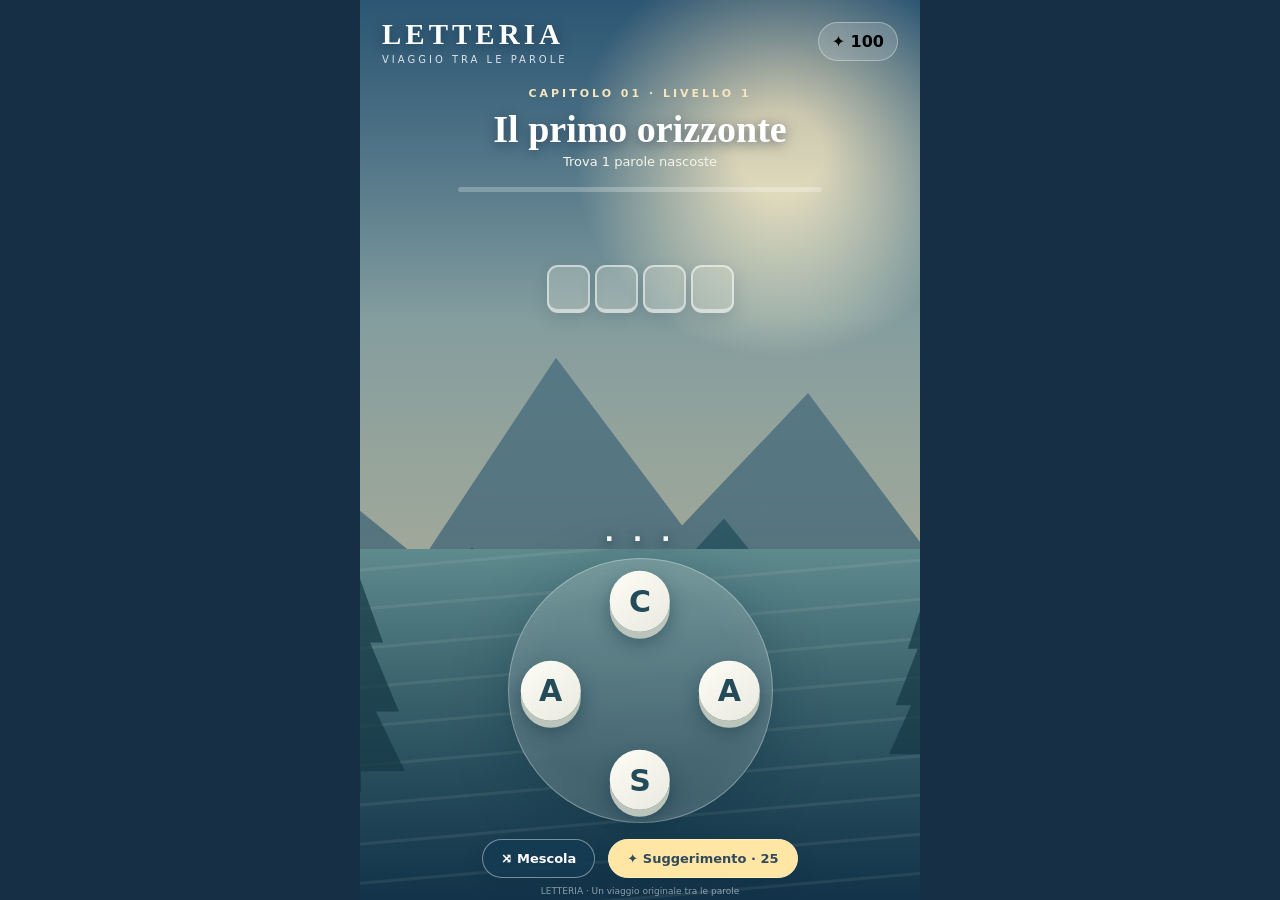
==== index.html @ b793c72e "Add files via upload" ====
<!doctype html><html lang="it"><head><meta charset="utf-8"><meta name="viewport" content="width=device-width,initial-scale=1,viewport-fit=cover,user-scalable=no"><meta name="theme-color" content="#152c41"><meta name="apple-mobile-web-app-capable" content="yes"><title>LETTERIA • Viaggio tra le parole</title><style>
*{box-sizing:border-box}html,body{margin:0;width:100%;height:100%;overflow:hidden;font-family:ui-rounded,system-ui,-apple-system,'Segoe UI',sans-serif;color:#fff;background:#172f45}button{font:inherit;cursor:pointer;-webkit-tap-highlight-color:transparent}#app{position:relative;height:100dvh;min-height:580px;max-width:560px;margin:auto;overflow:hidden;background:linear-gradient(180deg,#4b819b 0%,#a8b8aa 49%,#cba77f 100%)}.sky{position:absolute;inset:0;transition:filter .7s}.sky:before{content:"";position:absolute;inset:0;background:radial-gradient(circle at 75% 17%,#fff0ba 0 5%,#fff0ba44 7%,transparent 25%),linear-gradient(180deg,#396d92,#c4a98d 65%,#f4c88b)}.mount{position:absolute;bottom:23%;width:150%;left:-25%;height:49%;background:#476f80;clip-path:polygon(0 100%,0 76%,13% 53%,24% 70%,40% 24%,55% 62%,70% 32%,85% 70%,100% 45%,100% 100%);opacity:.76}.mount.m2{bottom:12%;height:40%;background:#315d6a;transform:scaleX(-1);opacity:.9}.lake{position:absolute;bottom:0;width:100%;height:39%;background:linear-gradient(180deg,#6c9b9b,#315c69 65%,#163c52)}.lake:after{content:"";position:absolute;inset:0;background:repeating-linear-gradient(175deg,transparent 0 19px,#d2ded222 20px 22px,transparent 23px 39px)}.tree{position:absolute;bottom:12%;width:100px;height:230px;background:#173e48;clip-path:polygon(49% 0,78% 35%,65% 35%,94% 65%,71% 65%,100% 91%,56% 91%,56% 100%,43% 100%,43% 91%,0 91%,27% 65%,8% 65%,35% 35%,23% 35%);opacity:.7}.tree.t1{left:-55px}.tree.t2{right:-60px;transform:scale(.82)}.theme1 .sky:before{background:radial-gradient(circle at 75% 17%,#fff5cf 0 5%,transparent 24%),linear-gradient(#3d7190,#b4bba8 60%,#edbd8d)}.theme2 .sky:before{background:radial-gradient(circle at 70% 15%,#ffe5c2 0 6%,transparent 26%),linear-gradient(#6d5c98,#e89b9a 65%,#edb783)}.theme2 .mount{background:#625d87}.theme2 .mount.m2{background:#403f72}.theme2 .lake{background:linear-gradient(#b17b9d,#493e73)}.theme3 .sky:before{background:radial-gradient(circle at 75% 16%,#ffebac 0 5%,transparent 22%),linear-gradient(#0b4b71,#2b8c9b 60%,#a4c9b6)}.theme3 .mount{background:#3a7c77}.theme3 .mount.m2{background:#15565d}.theme3 .lake{background:linear-gradient(#59ada8,#155667)}.theme4 .sky:before{background:radial-gradient(circle at 72% 18%,#f5f6ff 0 4%,transparent 20%),linear-gradient(#101d50,#535e9a 65%,#ae85b6)}.theme4 .mount{background:#343c6d}.theme4 .mount.m2{background:#20264e}.theme4 .lake{background:linear-gradient(#575b94,#1b2857)}.stars{position:absolute;inset:0;pointer-events:none;background-image:radial-gradient(#ffffffa8 1px,transparent 1px);background-size:47px 57px;opacity:0}.theme4 .stars{opacity:.7}.overlay{position:absolute;inset:0;background:linear-gradient(180deg,#0b203a55,transparent 35%,#09213655 100%);pointer-events:none}.top{position:relative;z-index:2;display:flex;align-items:center;justify-content:space-between;padding:calc(env(safe-area-inset-top) + 18px) 22px 0}.logo{font-family:Georgia,serif;font-size:29px;font-weight:bold;letter-spacing:4px;text-shadow:0 3px 12px #0a263d99}.sub{font-size:10px;letter-spacing:3px;text-transform:uppercase;opacity:.82;margin-top:3px}.pill{background:#ffffff25;border:1px solid #ffffff55;border-radius:50px;padding:9px 13px;backdrop-filter:blur(12px);font-weight:750}.panel{position:relative;z-index:2;text-align:center;margin:22px 20px 0}.chapter{font-size:11px;letter-spacing:3px;text-transform:uppercase;color:#f6e5bd;font-weight:700}.panel h1{font-family:Georgia,serif;font-size:clamp(27px,7vw,38px);margin:7px 0 3px;text-shadow:0 3px 12px #1d314a99}.panel p{margin:0;font-size:13px;color:#f5f4e9}.progress{height:5px;background:#ffffff40;border-radius:12px;margin:18px auto 0;width:70%;overflow:hidden}.progress>div{height:100%;background:#ffe4a5;width:0;transition:width .3s}.board{position:relative;z-index:2;margin:clamp(15px,3vh,27px) auto 0;display:flex;align-items:center;justify-content:center;align-content:center;flex-wrap:wrap;gap:9px 7px;max-width:340px;min-height:140px;padding:5px 20px}.word{display:flex;gap:5px;justify-content:center}.cell{width:clamp(32px,9vw,43px);height:clamp(39px,10vw,48px);border-radius:11px;background:#f8f2e6df;border-bottom:4px solid #b8c6bc;color:#244657;display:grid;place-items:center;font-size:23px;font-weight:800;box-shadow:0 6px 15px #18334425}.cell.empty{background:#f6f4e33a;border:2px solid #ffffff88;border-bottom:4px solid #ffffff80}.cell.hint{background:#ffedb2}.found{animation:pop .32s ease}@keyframes pop{50%{transform:scale(1.13)}}.play{position:absolute;z-index:3;bottom:calc(env(safe-area-inset-bottom) + 22px);left:0;right:0;display:flex;flex-direction:column;align-items:center}.entry{height:40px;font-size:25px;letter-spacing:5px;font-weight:800;text-shadow:0 3px 10px #163b4a;display:flex;align-items:center}.wheel{width:min(70vw,265px);height:min(70vw,265px);max-height:32vh;max-width:32vh;min-width:205px;min-height:205px;position:relative;border-radius:50%;background:#f3f6ef22;border:1px solid #ffffff55;box-shadow:0 15px 60px #082a3c55,inset 0 0 45px #ffffff10;backdrop-filter:blur(10px);touch-action:none;user-select:none}.wheel svg{position:absolute;inset:0;width:100%;height:100%;pointer-events:none}.letter{position:absolute;transform:translate(-50%,-50%);width:23%;height:23%;border:0;border-radius:50%;background:linear-gradient(145deg,#fffdf5,#e8e9e0);color:#244b59;font-size:clamp(21px,5.5vw,30px);font-weight:850;box-shadow:0 7px 0 #bcc5bc,0 10px 19px #092a3c77;display:grid;place-items:center;pointer-events:none}.letter.active{background:linear-gradient(145deg,#ffedb3,#ffd48b);transform:translate(-50%,-50%) scale(1.08);box-shadow:0 5px 0 #bfa26b,0 10px 20px #092a3c66}.actions{display:flex;gap:13px;margin-top:16px}.action{border:1px solid #ffffff6b;color:white;background:#143c55a8;border-radius:24px;padding:11px 18px;box-shadow:0 5px 17px #102d4055;font-size:13px;font-weight:750;backdrop-filter:blur(12px)}.action.gold{background:#ffe6a4;color:#31495b;border-color:#fff0c2}.toast{position:absolute;z-index:10;top:42%;left:50%;transform:translate(-50%,-50%);background:#14384eea;border:1px solid #ffffff60;padding:13px 22px;border-radius:16px;white-space:nowrap;opacity:0;transition:opacity .2s;pointer-events:none;font-weight:700}.toast.show{opacity:1}.modal{position:absolute;z-index:20;inset:0;background:#0b2639bd;display:none;align-items:center;justify-content:center;padding:25px;backdrop-filter:blur(8px)}.modal.show{display:flex}.modalbox{background:linear-gradient(150deg,#fffaf0,#e8e9d9);color:#29475a;border-radius:28px;text-align:center;padding:30px 24px;width:100%;max-width:340px;box-shadow:0 25px 70px #091d2b88}.modalbox .emoji{font-size:54px}.modalbox h2{font-family:Georgia,serif;font-size:31px;margin:10px 0}.modalbox p{font-size:15px;line-height:1.5}.primary{border:0;background:#245c6b;color:white;border-radius:15px;padding:15px 22px;font-weight:800;width:100%;margin-top:10px}.footnote{position:absolute;z-index:2;bottom:4px;left:0;right:0;text-align:center;font-size:9px;color:#ffffff8c;pointer-events:none}@media(max-height:730px){.panel{margin-top:8px}.board{margin-top:8px;min-height:100px}.play{bottom:calc(env(safe-area-inset-bottom) + 8px)}.actions{margin-top:8px}.entry{height:32px}}
</style></head><body><div id="app" class="theme1"><div class="sky"><div class="mount"></div><div class="mount m2"></div><div class="lake"></div><div class="tree t1"></div><div class="tree t2"></div><div class="stars"></div></div><div class="overlay"></div><header class="top"><div><div class="logo">LETTERIA</div><div class="sub">Viaggio tra le parole</div></div><button class="pill" id="coins">✦ 100</button></header><section class="panel"><div class="chapter" id="chapter">CAPITOLO I · LE VETTE</div><h1 id="title">Il primo orizzonte</h1><p id="desc">Traccia le lettere. Scopri le parole.</p><div class="progress"><div id="bar"></div></div></section><main class="board" id="board"></main><section class="play"><div class="entry" id="entry"></div><div class="wheel" id="wheel"><svg id="lines" viewBox="0 0 260 260"><polyline id="trace" points="" fill="none" stroke="#ffe7a0" stroke-width="15" stroke-linecap="round" stroke-linejoin="round" opacity=".85"/></svg></div><div class="actions"><button class="action" id="shuffle">⤨ Mescola</button><button class="action gold" id="hint">✦ Suggerimento · 25</button></div></section><div class="toast" id="toast"></div><div class="modal" id="modal"><div class="modalbox"><div class="emoji">✦</div><h2>Meraviglioso!</h2><p id="result">Hai completato il livello.</p><button class="primary" id="next">Continua il viaggio →</button></div></div><div class="footnote">LETTERIA · Un viaggio originale tra le parole</div></div><script>
const levels=[
{letters:'CASA',words:['CASA','SACA'],title:'Il primo orizzonte',theme:1},
{letters:'MARE',words:['MARE','REMA','ARME'],title:'La costa dorata',theme:2},
{letters:'SOLE',words:['SOLE','LESO','OSLE'],title:'Luce del mattino',theme:3},
{letters:'LUNA',words:['LUNA','UNA','ULNA'],title:'Sotto le stelle',theme:4},
{letters:'RISO',words:['RISO','ORSI','SORI'],title:'Il sentiero segreto',theme:1},
{letters:'CANE',words:['CANE','CENA','NACE'],title:'Il bosco incantato',theme:2},
{letters:'PANE',words:['PANE','PENA','APE'],title:'Profumo di casa',theme:3},
{letters:'NOTTE',words:['NOTTE','NOTE','TONE'],title:'Il cielo di velluto',theme:4},
{letters:'PORTA',words:['PORTA','PRATO'],title:'La valle nascosta',theme:1},
{letters:'FIORE',words:['FIORE','FERO','FIER'],title:'Il giardino sospeso',theme:2},
{letters:'VENTO',words:['VENTO','NOTE','VETO'],title:'Il vento gentile',theme:3},
{letters:'STELLA',words:['STELLA','STELLA','TELA'],title:'La costellazione',theme:4}
];
// Keep only familiar Italian vocabulary and no duplicate answers.
levels[0].words=['CASA'];levels[2].words=['SOLE','LESO'];levels[4].words=['RISO','ORSI'];levels[5].words=['CANE','CENA'];levels[7].words=['NOTTE','NOTE'];levels[8].words=['PORTA','PRATO'];levels[9].words=['FIORE'];levels[11].words=['STELLA','TELA','SALE'];
const extra=['AMORE','CUORE','FESTA','PIANO','TEMPO','FONTE','SOGNO','MONTE','PISTA','TERRA','FIUME','VERDE','PIENO','LENTO','SALTO'];
for(let i=0;i<extra.length;i++){const w=extra[i];levels.push({letters:w,words:[w],title:['Nuovi orizzonti','Il sentiero delle parole','La luce del viaggio','Il cielo infinito'][i%4],theme:i%4+1});}
let level=Math.max(0,Math.min(levels.length-1,Number(localStorage.getItem('letteria_level')||0))),coins=Math.max(0,Number(localStorage.getItem('letteria_coins')||100)),found=[],order=[],selected=[],dragging=false,coords=[],toastTimer;
const $=id=>document.getElementById(id);function save(){localStorage.setItem('letteria_level',level);localStorage.setItem('letteria_coins',coins)}function say(t){$('toast').textContent=t;$('toast').classList.add('show');clearTimeout(toastTimer);toastTimer=setTimeout(()=>$('toast').classList.remove('show'),1500)}function setup(){let l=levels[level];found=[];selected=[];$('modal').classList.remove('show');$('app').className='theme'+l.theme;$('chapter').textContent='CAPITOLO '+String(Math.floor(level/4)+1).padStart(2,'0')+' · LIVELLO '+(level+1);$('title').textContent=l.title;$('desc').textContent='Trova '+l.words.length+' parole nascoste';order=[...l.letters].map((c,i)=>({c,i}));draw();save()}
function draw(){let l=levels[level];$('coins').textContent='✦ '+coins;$('bar').style.width=(found.length/l.words.length*100)+'%';$('board').innerHTML='';l.words.forEach((w,wi)=>{let row=document.createElement('div');row.className='word';row.dataset.word=w;[...w].forEach((c,i)=>{let el=document.createElement('div');el.className='cell '+(found.includes(w)?'found':'empty');el.textContent=found.includes(w)?c:'';row.append(el)});$('board').append(row)});let wheel=$('wheel');wheel.querySelectorAll('.letter').forEach(n=>n.remove());coords=[];let n=order.length;order.forEach((item,i)=>{let a=-Math.PI/2+i*Math.PI*2/n,x=50+34*Math.cos(a),y=50+34*Math.sin(a);coords.push({x:x*2.6,y:y*2.6});let b=document.createElement('div');b.className='letter';b.style.left=x+'%';b.style.top=y+'%';b.textContent=item.c;b.dataset.i=i;wheel.append(b)});renderSelection()}
function renderSelection(){let word=selected.map(i=>order[i].c).join('');$('entry').textContent=word||'· · ·';document.querySelectorAll('.letter').forEach(e=>e.classList.toggle('active',selected.includes(+e.dataset.i)));$('trace').setAttribute('points',selected.map(i=>coords[i].x+','+coords[i].y).join(' '))}
function add(i){if(i<0||selected.includes(i))return;selected.push(i);renderSelection();if(navigator.vibrate)navigator.vibrate(8)}function locate(e){let r=$('wheel').getBoundingClientRect(),x=(e.clientX-r.left)/r.width*260,y=(e.clientY-r.top)/r.height*260;return coords.findIndex(p=>Math.hypot(p.x-x,p.y-y)<35)}function start(e){dragging=true;selected=[];try{$('wheel').setPointerCapture(e.pointerId)}catch{}add(locate(e))}function move(e){if(dragging)add(locate(e))}function end(){if(!dragging)return;dragging=false;let w=selected.map(i=>order[i].c).join(''),l=levels[level];if(l.words.includes(w)&&!found.includes(w)){found.push(w);coins+=10;save();say('✦ '+w+'  +10');draw();if(found.length===l.words.length){setTimeout(()=>{$('result').textContent='Hai trovato tutte le parole e guadagnato '+(l.words.length*10)+' stelle!';$('modal').classList.add('show')},700)}}else if(w){say(found.includes(w)?'Già trovata!':'Riprova ✧')}selected=[];renderSelection()}
$('wheel').addEventListener('pointerdown',start);$('wheel').addEventListener('pointermove',move);$('wheel').addEventListener('pointerup',end);$('wheel').addEventListener('pointercancel',end);$('shuffle').onclick=()=>{for(let i=order.length-1;i>0;i--){let j=Math.floor(Math.random()*(i+1));[order[i],order[j]]=[order[j],order[i]]}draw();say('Lettere mescolate')};$('hint').onclick=()=>{if(coins<25){say('Servono 25 stelle');return}let word=levels[level].words.find(w=>!found.includes(w));if(!word)return;coins-=25;found.push(word);save();draw();say('Suggerimento: '+word);if(found.length===levels[level].words.length)setTimeout(()=>$('modal').classList.add('show'),700)};$('next').onclick=()=>{level=(level+1)%levels.length;setup()};$('coins').onclick=()=>say('Guadagna 10 stelle per ogni parola!');setup();
</script></body></html>
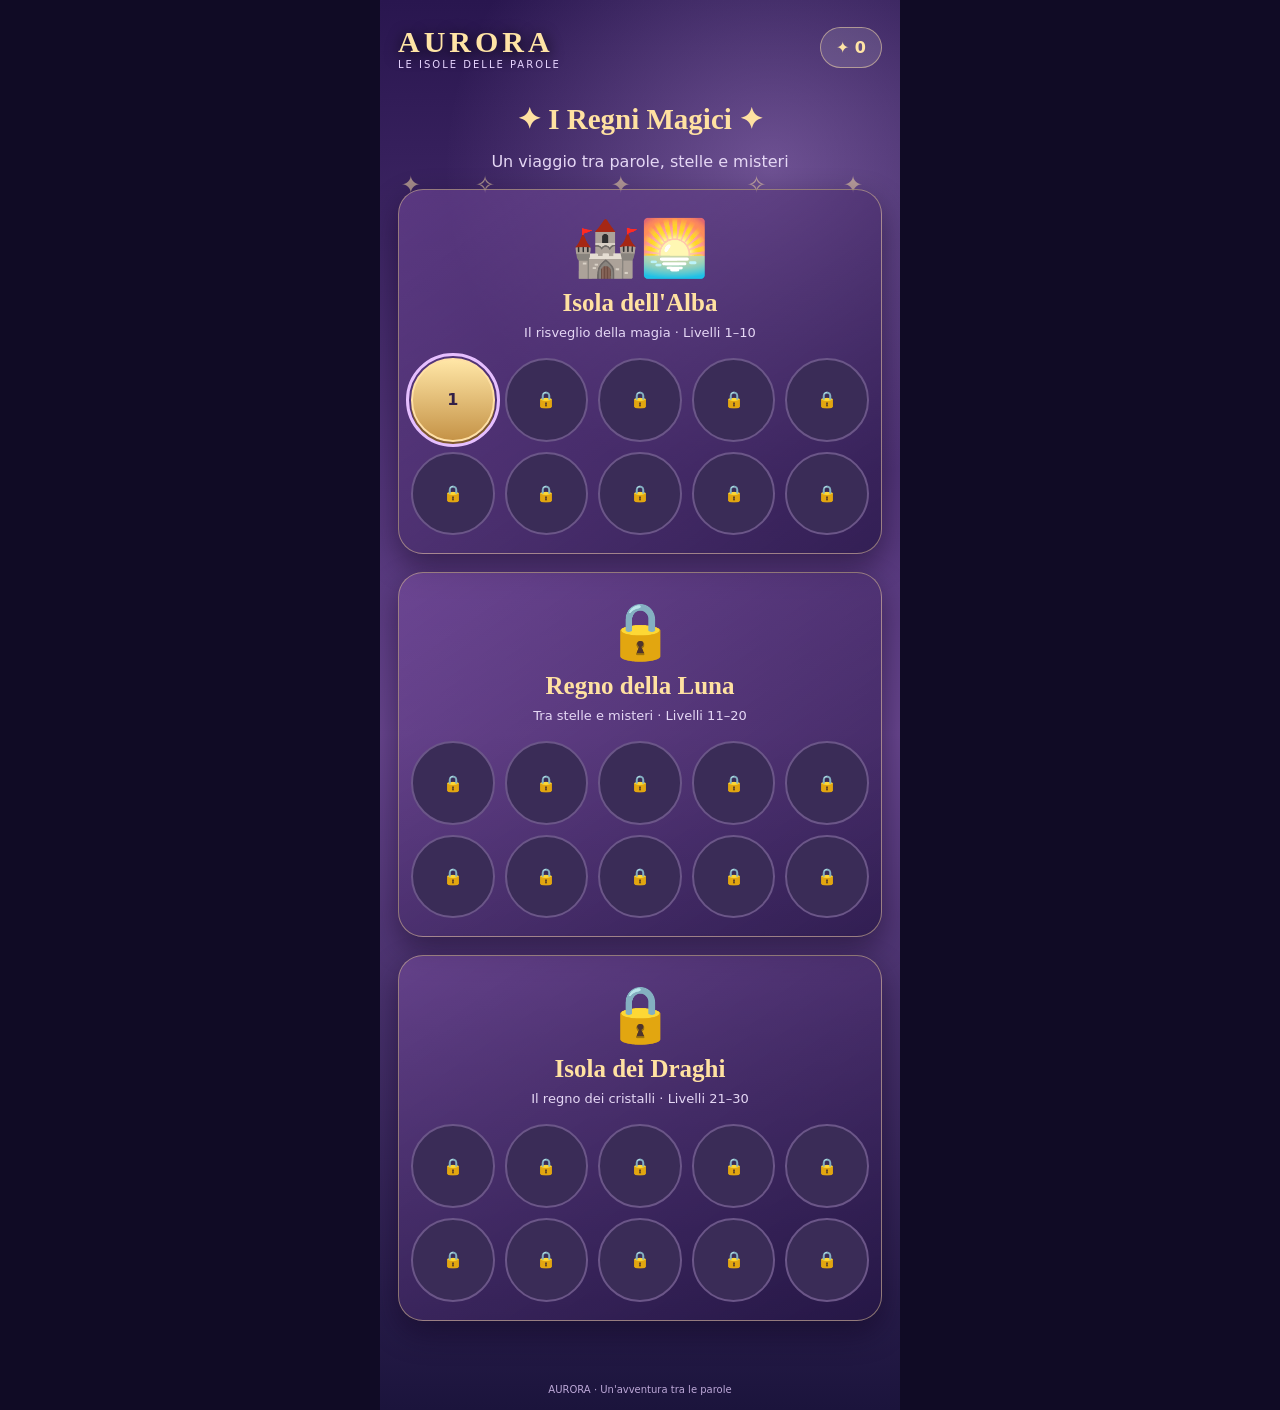
==== commit bdc64138: "AURORA - Nuova versione con 30 livelli" ====
--- a/index.html
+++ b/index.html
@@ -1,28 +1,431 @@
-<!doctype html><html lang="it"><head><meta charset="utf-8"><meta name="viewport" content="width=device-width,initial-scale=1,viewport-fit=cover,user-scalable=no"><meta name="theme-color" content="#152c41"><meta name="apple-mobile-web-app-capable" content="yes"><title>LETTERIA • Viaggio tra le parole</title><style>
-*{box-sizing:border-box}html,body{margin:0;width:100%;height:100%;overflow:hidden;font-family:ui-rounded,system-ui,-apple-system,'Segoe UI',sans-serif;color:#fff;background:#172f45}button{font:inherit;cursor:pointer;-webkit-tap-highlight-color:transparent}#app{position:relative;height:100dvh;min-height:580px;max-width:560px;margin:auto;overflow:hidden;background:linear-gradient(180deg,#4b819b 0%,#a8b8aa 49%,#cba77f 100%)}.sky{position:absolute;inset:0;transition:filter .7s}.sky:before{content:"";position:absolute;inset:0;background:radial-gradient(circle at 75% 17%,#fff0ba 0 5%,#fff0ba44 7%,transparent 25%),linear-gradient(180deg,#396d92,#c4a98d 65%,#f4c88b)}.mount{position:absolute;bottom:23%;width:150%;left:-25%;height:49%;background:#476f80;clip-path:polygon(0 100%,0 76%,13% 53%,24% 70%,40% 24%,55% 62%,70% 32%,85% 70%,100% 45%,100% 100%);opacity:.76}.mount.m2{bottom:12%;height:40%;background:#315d6a;transform:scaleX(-1);opacity:.9}.lake{position:absolute;bottom:0;width:100%;height:39%;background:linear-gradient(180deg,#6c9b9b,#315c69 65%,#163c52)}.lake:after{content:"";position:absolute;inset:0;background:repeating-linear-gradient(175deg,transparent 0 19px,#d2ded222 20px 22px,transparent 23px 39px)}.tree{position:absolute;bottom:12%;width:100px;height:230px;background:#173e48;clip-path:polygon(49% 0,78% 35%,65% 35%,94% 65%,71% 65%,100% 91%,56% 91%,56% 100%,43% 100%,43% 91%,0 91%,27% 65%,8% 65%,35% 35%,23% 35%);opacity:.7}.tree.t1{left:-55px}.tree.t2{right:-60px;transform:scale(.82)}.theme1 .sky:before{background:radial-gradient(circle at 75% 17%,#fff5cf 0 5%,transparent 24%),linear-gradient(#3d7190,#b4bba8 60%,#edbd8d)}.theme2 .sky:before{background:radial-gradient(circle at 70% 15%,#ffe5c2 0 6%,transparent 26%),linear-gradient(#6d5c98,#e89b9a 65%,#edb783)}.theme2 .mount{background:#625d87}.theme2 .mount.m2{background:#403f72}.theme2 .lake{background:linear-gradient(#b17b9d,#493e73)}.theme3 .sky:before{background:radial-gradient(circle at 75% 16%,#ffebac 0 5%,transparent 22%),linear-gradient(#0b4b71,#2b8c9b 60%,#a4c9b6)}.theme3 .mount{background:#3a7c77}.theme3 .mount.m2{background:#15565d}.theme3 .lake{background:linear-gradient(#59ada8,#155667)}.theme4 .sky:before{background:radial-gradient(circle at 72% 18%,#f5f6ff 0 4%,transparent 20%),linear-gradient(#101d50,#535e9a 65%,#ae85b6)}.theme4 .mount{background:#343c6d}.theme4 .mount.m2{background:#20264e}.theme4 .lake{background:linear-gradient(#575b94,#1b2857)}.stars{position:absolute;inset:0;pointer-events:none;background-image:radial-gradient(#ffffffa8 1px,transparent 1px);background-size:47px 57px;opacity:0}.theme4 .stars{opacity:.7}.overlay{position:absolute;inset:0;background:linear-gradient(180deg,#0b203a55,transparent 35%,#09213655 100%);pointer-events:none}.top{position:relative;z-index:2;display:flex;align-items:center;justify-content:space-between;padding:calc(env(safe-area-inset-top) + 18px) 22px 0}.logo{font-family:Georgia,serif;font-size:29px;font-weight:bold;letter-spacing:4px;text-shadow:0 3px 12px #0a263d99}.sub{font-size:10px;letter-spacing:3px;text-transform:uppercase;opacity:.82;margin-top:3px}.pill{background:#ffffff25;border:1px solid #ffffff55;border-radius:50px;padding:9px 13px;backdrop-filter:blur(12px);font-weight:750}.panel{position:relative;z-index:2;text-align:center;margin:22px 20px 0}.chapter{font-size:11px;letter-spacing:3px;text-transform:uppercase;color:#f6e5bd;font-weight:700}.panel h1{font-family:Georgia,serif;font-size:clamp(27px,7vw,38px);margin:7px 0 3px;text-shadow:0 3px 12px #1d314a99}.panel p{margin:0;font-size:13px;color:#f5f4e9}.progress{height:5px;background:#ffffff40;border-radius:12px;margin:18px auto 0;width:70%;overflow:hidden}.progress>div{height:100%;background:#ffe4a5;width:0;transition:width .3s}.board{position:relative;z-index:2;margin:clamp(15px,3vh,27px) auto 0;display:flex;align-items:center;justify-content:center;align-content:center;flex-wrap:wrap;gap:9px 7px;max-width:340px;min-height:140px;padding:5px 20px}.word{display:flex;gap:5px;justify-content:center}.cell{width:clamp(32px,9vw,43px);height:clamp(39px,10vw,48px);border-radius:11px;background:#f8f2e6df;border-bottom:4px solid #b8c6bc;color:#244657;display:grid;place-items:center;font-size:23px;font-weight:800;box-shadow:0 6px 15px #18334425}.cell.empty{background:#f6f4e33a;border:2px solid #ffffff88;border-bottom:4px solid #ffffff80}.cell.hint{background:#ffedb2}.found{animation:pop .32s ease}@keyframes pop{50%{transform:scale(1.13)}}.play{position:absolute;z-index:3;bottom:calc(env(safe-area-inset-bottom) + 22px);left:0;right:0;display:flex;flex-direction:column;align-items:center}.entry{height:40px;font-size:25px;letter-spacing:5px;font-weight:800;text-shadow:0 3px 10px #163b4a;display:flex;align-items:center}.wheel{width:min(70vw,265px);height:min(70vw,265px);max-height:32vh;max-width:32vh;min-width:205px;min-height:205px;position:relative;border-radius:50%;background:#f3f6ef22;border:1px solid #ffffff55;box-shadow:0 15px 60px #082a3c55,inset 0 0 45px #ffffff10;backdrop-filter:blur(10px);touch-action:none;user-select:none}.wheel svg{position:absolute;inset:0;width:100%;height:100%;pointer-events:none}.letter{position:absolute;transform:translate(-50%,-50%);width:23%;height:23%;border:0;border-radius:50%;background:linear-gradient(145deg,#fffdf5,#e8e9e0);color:#244b59;font-size:clamp(21px,5.5vw,30px);font-weight:850;box-shadow:0 7px 0 #bcc5bc,0 10px 19px #092a3c77;display:grid;place-items:center;pointer-events:none}.letter.active{background:linear-gradient(145deg,#ffedb3,#ffd48b);transform:translate(-50%,-50%) scale(1.08);box-shadow:0 5px 0 #bfa26b,0 10px 20px #092a3c66}.actions{display:flex;gap:13px;margin-top:16px}.action{border:1px solid #ffffff6b;color:white;background:#143c55a8;border-radius:24px;padding:11px 18px;box-shadow:0 5px 17px #102d4055;font-size:13px;font-weight:750;backdrop-filter:blur(12px)}.action.gold{background:#ffe6a4;color:#31495b;border-color:#fff0c2}.toast{position:absolute;z-index:10;top:42%;left:50%;transform:translate(-50%,-50%);background:#14384eea;border:1px solid #ffffff60;padding:13px 22px;border-radius:16px;white-space:nowrap;opacity:0;transition:opacity .2s;pointer-events:none;font-weight:700}.toast.show{opacity:1}.modal{position:absolute;z-index:20;inset:0;background:#0b2639bd;display:none;align-items:center;justify-content:center;padding:25px;backdrop-filter:blur(8px)}.modal.show{display:flex}.modalbox{background:linear-gradient(150deg,#fffaf0,#e8e9d9);color:#29475a;border-radius:28px;text-align:center;padding:30px 24px;width:100%;max-width:340px;box-shadow:0 25px 70px #091d2b88}.modalbox .emoji{font-size:54px}.modalbox h2{font-family:Georgia,serif;font-size:31px;margin:10px 0}.modalbox p{font-size:15px;line-height:1.5}.primary{border:0;background:#245c6b;color:white;border-radius:15px;padding:15px 22px;font-weight:800;width:100%;margin-top:10px}.footnote{position:absolute;z-index:2;bottom:4px;left:0;right:0;text-align:center;font-size:9px;color:#ffffff8c;pointer-events:none}@media(max-height:730px){.panel{margin-top:8px}.board{margin-top:8px;min-height:100px}.play{bottom:calc(env(safe-area-inset-bottom) + 8px)}.actions{margin-top:8px}.entry{height:32px}}
-</style></head><body><div id="app" class="theme1"><div class="sky"><div class="mount"></div><div class="mount m2"></div><div class="lake"></div><div class="tree t1"></div><div class="tree t2"></div><div class="stars"></div></div><div class="overlay"></div><header class="top"><div><div class="logo">LETTERIA</div><div class="sub">Viaggio tra le parole</div></div><button class="pill" id="coins">✦ 100</button></header><section class="panel"><div class="chapter" id="chapter">CAPITOLO I · LE VETTE</div><h1 id="title">Il primo orizzonte</h1><p id="desc">Traccia le lettere. Scopri le parole.</p><div class="progress"><div id="bar"></div></div></section><main class="board" id="board"></main><section class="play"><div class="entry" id="entry"></div><div class="wheel" id="wheel"><svg id="lines" viewBox="0 0 260 260"><polyline id="trace" points="" fill="none" stroke="#ffe7a0" stroke-width="15" stroke-linecap="round" stroke-linejoin="round" opacity=".85"/></svg></div><div class="actions"><button class="action" id="shuffle">⤨ Mescola</button><button class="action gold" id="hint">✦ Suggerimento · 25</button></div></section><div class="toast" id="toast"></div><div class="modal" id="modal"><div class="modalbox"><div class="emoji">✦</div><h2>Meraviglioso!</h2><p id="result">Hai completato il livello.</p><button class="primary" id="next">Continua il viaggio →</button></div></div><div class="footnote">LETTERIA · Un viaggio originale tra le parole</div></div><script>
-const levels=[
-{letters:'CASA',words:['CASA','SACA'],title:'Il primo orizzonte',theme:1},
-{letters:'MARE',words:['MARE','REMA','ARME'],title:'La costa dorata',theme:2},
-{letters:'SOLE',words:['SOLE','LESO','OSLE'],title:'Luce del mattino',theme:3},
-{letters:'LUNA',words:['LUNA','UNA','ULNA'],title:'Sotto le stelle',theme:4},
-{letters:'RISO',words:['RISO','ORSI','SORI'],title:'Il sentiero segreto',theme:1},
-{letters:'CANE',words:['CANE','CENA','NACE'],title:'Il bosco incantato',theme:2},
-{letters:'PANE',words:['PANE','PENA','APE'],title:'Profumo di casa',theme:3},
-{letters:'NOTTE',words:['NOTTE','NOTE','TONE'],title:'Il cielo di velluto',theme:4},
-{letters:'PORTA',words:['PORTA','PRATO'],title:'La valle nascosta',theme:1},
-{letters:'FIORE',words:['FIORE','FERO','FIER'],title:'Il giardino sospeso',theme:2},
-{letters:'VENTO',words:['VENTO','NOTE','VETO'],title:'Il vento gentile',theme:3},
-{letters:'STELLA',words:['STELLA','STELLA','TELA'],title:'La costellazione',theme:4}
+
+<!DOCTYPE html>
+<html lang="it">
+<head>
+<meta charset="UTF-8">
+<meta name="viewport" content="width=device-width,initial-scale=1,viewport-fit=cover">
+<meta name="theme-color" content="#25113e">
+<title>AURORA - Le Isole delle Parole</title>
+<style>
+*{box-sizing:border-box}
+body{margin:0;background:#100b25;color:white;font-family:system-ui,Arial,sans-serif}
+button{font:inherit;cursor:pointer}
+#app{max-width:520px;min-height:100dvh;margin:auto;position:relative;overflow:hidden;background:radial-gradient(circle at 75% 12%,#dcb3ff55,transparent 25%),linear-gradient(#29164f,#66448c 52%,#1b143c)}
+#app:before{content:"✦　✧　　 ✦　　 ✧　 ✦";position:absolute;top:12%;left:4%;color:#ffe4aa88;font-size:24px;letter-spacing:15px;pointer-events:none}
+header{position:relative;z-index:1;display:flex;align-items:center;justify-content:space-between;padding:25px 18px 12px}
+.logo{font: bold 30px Georgia,serif;letter-spacing:4px;color:#ffe4a5;text-shadow:0 3px 15px #000}
+.small{font-size:10px;letter-spacing:2px;color:#e7d5ff}
+.coins{background:#ffffff20;border:1px solid #ffe5aa80;border-radius:22px;padding:10px 15px;color:#ffe4a5;font-weight:bold}
+.screen{display:none;position:relative;z-index:1;padding:12px 18px 30px;text-align:center}
+.screen.active{display:block}
+h1,h2,h3{font-family:Georgia,serif;color:#ffe1a1}
+h1{font-size:29px;margin:8px 0}
+h2{font-size:25px}
+p{color:#e5d7f5}
+.btn{border:1px solid #ffe0a5;background:linear-gradient(#fbe7ac,#c8964a);color:#35214e;font-weight:800;border-radius:17px;padding:13px 20px;box-shadow:0 5px 0 #78502b}
+.btn.secondary{background:#553579;color:#fff;border-color:#bda0eb;box-shadow:0 5px 0 #291746}
+.island{margin:18px auto;padding:18px 12px;border:1px solid #dfc39488;border-radius:25px;background:linear-gradient(145deg,#8052a777,#261646bb);box-shadow:0 12px 30px #10051d77}
+.island .art{font-size:55px;margin:8px}
+.island h2{margin:8px}
+.island p{font-size:13px;margin:7px 0 18px}
+.nodes{display:grid;grid-template-columns:repeat(5,1fr);gap:10px}
+.node{aspect-ratio:1;border-radius:50%;border:2px solid #ffe0a5;background:linear-gradient(#ffe6a6,#c59347);color:#322048;font-weight:900;box-shadow:0 4px 0 #7e582c}
+.node.done{background:linear-gradient(#e4c9ff,#9262c3);border-color:#e9ceff}
+.node.current{outline:3px solid #e6bfff;outline-offset:2px}
+.node.locked{background:#3a2c57;color:#8c7da9;border-color:#6b5688;box-shadow:none}
+.node:disabled{cursor:default}
+#game{min-height:calc(100dvh - 100px)}
+.levelhead{display:flex;justify-content:space-between;align-items:center;gap:8px}
+.levelhead .btn{padding:9px 12px;font-size:13px}
+.chapter{font-size:12px;letter-spacing:2px;color:#fce3aa;margin-top:14px}
+#levelTitle{margin:8px 0 5px}
+#description{font-size:13px;margin:0}
+.progress{height:7px;background:#ffffff30;border-radius:10px;margin:16px auto;max-width:300px;overflow:hidden}
+#bar{height:100%;width:0;background:#ffe0a5;transition:width .3s}
+#board{display:flex;flex-direction:column;align-items:center;justify-content:center;gap:10px;min-height:150px;margin:12px auto}
+.word{display:flex;gap:5px}
+.cell{width:clamp(30px,8vw,43px);height:clamp(39px,10vw,48px);display:grid;place-items:center;border-radius:9px;background:#fff2d9;color:#38234f;font-size:21px;font-weight:900;border-bottom:4px solid #bd9c67}
+.cell.empty{background:#ffffff20;border:2px solid #ffffff85;border-bottom:4px solid #ffffff55}
+#entry{font-size:26px;font-weight:900;letter-spacing:4px;height:43px;margin-top:10px}
+#wheel{width:min(69vw,260px);height:min(69vw,260px);min-width:205px;min-height:205px;margin:4px auto 16px;border-radius:50%;position:relative;touch-action:none;user-select:none;background:#ffffff17;border:1px solid #ffffff70;box-shadow:0 15px 45px #10062588}
+#wheel svg{position:absolute;inset:0;width:100%;height:100%;pointer-events:none}
+.letter{position:absolute;width:24%;height:24%;border-radius:50%;transform:translate(-50%,-50%);display:grid;place-items:center;background:linear-gradient(#fff9e7,#e2cfad);color:#3c2756;font-size:clamp(22px,6vw,30px);font-weight:900;box-shadow:0 6px 0 #aa906a;pointer-events:none}
+.letter.on{background:linear-gradient(#fff1b5,#f4bc64);box-shadow:0 5px 0 #a57937}
+.actions{display:flex;justify-content:center;gap:10px;flex-wrap:wrap}
+.actions .btn{font-size:12px;padding:12px}
+#message{min-height:25px;margin-top:13px;color:#ffe5aa;font-weight:700}
+#overlay{position:fixed;inset:0;z-index:10;display:none;align-items:center;justify-content:center;background:#0c0825dd;padding:25px}
+#overlay.show{display:flex}
+.modal{width:min(100%,350px);border:2px solid #f4d6a2;border-radius:26px;background:linear-gradient(#6b4799,#281742);padding:25px;text-align:center;box-shadow:0 25px 70px #0009}
+.modal .art{font-size:65px}
+.modal .btn{width:100%;margin-top:12px}
+footer{text-align:center;color:#bda8d8;font-size:10px;padding:15px}
+@media(max-height:720px){header{padding-top:12px}.screen{padding-top:3px}#board{min-height:100px;margin:4px auto}#wheel{width:205px;height:205px}#entry{margin-top:0}.chapter{margin-top:5px}}
+</style>
+</head>
+<body>
+<div id="app">
+<header>
+<div>
+<div class="logo">AURORA</div>
+<div class="small">LE ISOLE DELLE PAROLE</div>
+</div>
+<div class="coins" id="coins">✦ 100</div>
+</header>
+
+<section id="map" class="screen active">
+<h1>✦ I Regni Magici ✦</h1>
+<p>Un viaggio tra parole, stelle e misteri</p>
+<div id="islands"></div>
+</section>
+
+<section id="game" class="screen">
+<div class="levelhead">
+<button class="btn secondary" id="back">← Mappa</button>
+<span id="levelNumber">Livello 1</span>
+</div>
+<div class="chapter" id="chapter"></div>
+<h1 id="levelTitle"></h1>
+<p id="description"></p>
+<div class="progress"><div id="bar"></div></div>
+<div id="board"></div>
+<div id="entry">· · ·</div>
+<div id="wheel">
+<svg viewBox="0 0 260 260">
+<polyline id="trace" fill="none" stroke="#ffe3a0" stroke-width="14" stroke-linecap="round" stroke-linejoin="round" points=""/>
+</svg>
+</div>
+<div class="actions">
+<button class="btn secondary" id="shuffle">⤨ Mescola</button>
+<button class="btn" id="hint">✦ Aiuto · 25</button>
+</div>
+<div id="message"></div>
+</section>
+
+<footer>AURORA · Un'avventura tra le parole</footer>
+</div>
+
+<div id="overlay">
+<div class="modal">
+<div class="art" id="winArt">🏆</div>
+<h2 id="winTitle">Livello completato!</h2>
+<p id="winText">Hai trovato tutte le parole!</p>
+<button class="btn" id="next">Continua il viaggio →</button>
+<button class="btn secondary" id="winMap">Torna alla mappa</button>
+</div>
+</div>
+
+<script>
+"use strict";
+
+const data=[
+["CASA","CASA","Il primo orizzonte"],
+["MARE","MARE,REMA,ARME","La costa dorata"],
+["SOLE","SOLE,LESO","Luce del mattino"],
+["LUNA","LUNA,UNA,ULNA","Sotto le stelle"],
+["RISO","RISO,ORSI","Il sentiero segreto"],
+["CANE","CANE,CENA","Il bosco incantato"],
+["PANE","PANE,PENA,APE","Profumo di casa"],
+["NOTTE","NOTTE,NOTE","Il cielo di velluto"],
+["PORTA","PORTA,PRATO","La valle nascosta"],
+["FIORE","FIORE","Il giardino sospeso"],
+["VENTO","VENTO,NOTE,VETO","Il vento gentile"],
+["STELLA","STELLA,TELA,SALE","La costellazione"],
+["AMORE","AMORE","Il cuore della luna"],
+["CUORE","CUORE","La luce segreta"],
+["FESTA","FESTA","La notte dei desideri"],
+["PIANO","PIANO","Il ponte stellato"],
+["TEMPO","TEMPO","L'orologio incantato"],
+["FONTE","FONTE","La sorgente lunare"],
+["SOGNO","SOGNO","Il castello dei sogni"],
+["MONTE","MONTE","La vetta argentata"],
+["PISTA","PISTA","Il cammino dei draghi"],
+["TERRA","TERRA","Il regno di cristallo"],
+["FIUME","FIUME","Il fiume di fuoco"],
+["VERDE","VERDE","La foresta antica"],
+["PIENO","PIENO","Il tesoro nascosto"],
+["LENTO","LENTO","La caverna misteriosa"],
+["SALTO","SALTO","Le ali del drago"],
+["MAGIA","MAGIA","Il potere delle stelle"],
+["DRAGO","DRAGO","Il guardiano del cielo"],
+["PERLA","PERLA","La corona di Aurora"]
 ];
-// Keep only familiar Italian vocabulary and no duplicate answers.
-levels[0].words=['CASA'];levels[2].words=['SOLE','LESO'];levels[4].words=['RISO','ORSI'];levels[5].words=['CANE','CENA'];levels[7].words=['NOTTE','NOTE'];levels[8].words=['PORTA','PRATO'];levels[9].words=['FIORE'];levels[11].words=['STELLA','TELA','SALE'];
-const extra=['AMORE','CUORE','FESTA','PIANO','TEMPO','FONTE','SOGNO','MONTE','PISTA','TERRA','FIUME','VERDE','PIENO','LENTO','SALTO'];
-for(let i=0;i<extra.length;i++){const w=extra[i];levels.push({letters:w,words:[w],title:['Nuovi orizzonti','Il sentiero delle parole','La luce del viaggio','Il cielo infinito'][i%4],theme:i%4+1});}
-let level=Math.max(0,Math.min(levels.length-1,Number(localStorage.getItem('letteria_level')||0))),coins=Math.max(0,Number(localStorage.getItem('letteria_coins')||100)),found=[],order=[],selected=[],dragging=false,coords=[],toastTimer;
-const $=id=>document.getElementById(id);function save(){localStorage.setItem('letteria_level',level);localStorage.setItem('letteria_coins',coins)}function say(t){$('toast').textContent=t;$('toast').classList.add('show');clearTimeout(toastTimer);toastTimer=setTimeout(()=>$('toast').classList.remove('show'),1500)}function setup(){let l=levels[level];found=[];selected=[];$('modal').classList.remove('show');$('app').className='theme'+l.theme;$('chapter').textContent='CAPITOLO '+String(Math.floor(level/4)+1).padStart(2,'0')+' · LIVELLO '+(level+1);$('title').textContent=l.title;$('desc').textContent='Trova '+l.words.length+' parole nascoste';order=[...l.letters].map((c,i)=>({c,i}));draw();save()}
-function draw(){let l=levels[level];$('coins').textContent='✦ '+coins;$('bar').style.width=(found.length/l.words.length*100)+'%';$('board').innerHTML='';l.words.forEach((w,wi)=>{let row=document.createElement('div');row.className='word';row.dataset.word=w;[...w].forEach((c,i)=>{let el=document.createElement('div');el.className='cell '+(found.includes(w)?'found':'empty');el.textContent=found.includes(w)?c:'';row.append(el)});$('board').append(row)});let wheel=$('wheel');wheel.querySelectorAll('.letter').forEach(n=>n.remove());coords=[];let n=order.length;order.forEach((item,i)=>{let a=-Math.PI/2+i*Math.PI*2/n,x=50+34*Math.cos(a),y=50+34*Math.sin(a);coords.push({x:x*2.6,y:y*2.6});let b=document.createElement('div');b.className='letter';b.style.left=x+'%';b.style.top=y+'%';b.textContent=item.c;b.dataset.i=i;wheel.append(b)});renderSelection()}
-function renderSelection(){let word=selected.map(i=>order[i].c).join('');$('entry').textContent=word||'· · ·';document.querySelectorAll('.letter').forEach(e=>e.classList.toggle('active',selected.includes(+e.dataset.i)));$('trace').setAttribute('points',selected.map(i=>coords[i].x+','+coords[i].y).join(' '))}
-function add(i){if(i<0||selected.includes(i))return;selected.push(i);renderSelection();if(navigator.vibrate)navigator.vibrate(8)}function locate(e){let r=$('wheel').getBoundingClientRect(),x=(e.clientX-r.left)/r.width*260,y=(e.clientY-r.top)/r.height*260;return coords.findIndex(p=>Math.hypot(p.x-x,p.y-y)<35)}function start(e){dragging=true;selected=[];try{$('wheel').setPointerCapture(e.pointerId)}catch{}add(locate(e))}function move(e){if(dragging)add(locate(e))}function end(){if(!dragging)return;dragging=false;let w=selected.map(i=>order[i].c).join(''),l=levels[level];if(l.words.includes(w)&&!found.includes(w)){found.push(w);coins+=10;save();say('✦ '+w+'  +10');draw();if(found.length===l.words.length){setTimeout(()=>{$('result').textContent='Hai trovato tutte le parole e guadagnato '+(l.words.length*10)+' stelle!';$('modal').classList.add('show')},700)}}else if(w){say(found.includes(w)?'Già trovata!':'Riprova ✧')}selected=[];renderSelection()}
-$('wheel').addEventListener('pointerdown',start);$('wheel').addEventListener('pointermove',move);$('wheel').addEventListener('pointerup',end);$('wheel').addEventListener('pointercancel',end);$('shuffle').onclick=()=>{for(let i=order.length-1;i>0;i--){let j=Math.floor(Math.random()*(i+1));[order[i],order[j]]=[order[j],order[i]]}draw();say('Lettere mescolate')};$('hint').onclick=()=>{if(coins<25){say('Servono 25 stelle');return}let word=levels[level].words.find(w=>!found.includes(w));if(!word)return;coins-=25;found.push(word);save();draw();say('Suggerimento: '+word);if(found.length===levels[level].words.length)setTimeout(()=>$('modal').classList.add('show'),700)};$('next').onclick=()=>{level=(level+1)%levels.length;setup()};$('coins').onclick=()=>say('Guadagna 10 stelle per ogni parola!');setup();
-</script></body></html>
+
+const levels=data.map(x=>({
+letters:x[0],
+words:x[1].split(","),
+title:x[2]
+}));
+
+const realms=[
+{name:"Isola dell'Alba",art:"🏰🌅",desc:"Il risveglio della magia · Livelli 1–10"},
+{name:"Regno della Luna",art:"🌙🔮",desc:"Tra stelle e misteri · Livelli 11–20"},
+{name:"Isola dei Draghi",art:"🐉💎",desc:"Il regno dei cristalli · Livelli 21–30"}
+];
+
+const $=id=>document.getElementById(id);
+
+function readNumber(key,fallback){
+const n=Number(localStorage.getItem(key));
+return Number.isFinite(n)?n:fallback;
+}
+
+let level=Math.max(0,Math.min(29,readNumber(
+"aurora_level",
+readNumber("letteria_level",0)
+)));
+
+let coins=Math.max(0,readNumber(
+"aurora_coins",
+readNumber("letteria_coins",100)
+));
+
+let unlocked=Math.max(level,Math.min(29,
+readNumber("aurora_unlocked",level)
+));
+
+let found=[];
+let order=[];
+let selected=[];
+let coords=[];
+let dragging=false;
+let finished=false;
+
+function save(){
+localStorage.setItem("aurora_level",level);
+localStorage.setItem("aurora_coins",coins);
+localStorage.setItem("aurora_unlocked",unlocked);
+}
+
+function updateCoins(){
+$("coins").textContent="✦ "+coins;
+}
+
+function showScreen(name){
+$("map").classList.toggle("active",name==="map");
+$("game").classList.toggle("active",name==="game");
+window.scrollTo(0,0);
+}
+
+function renderMap(){
+updateCoins();
+$("islands").innerHTML="";
+realms.forEach((realm,k)=>{
+const start=k*10;
+const box=document.createElement("div");
+box.className="island";
+const art=document.createElement("div");
+art.className="art";
+art.textContent=unlocked<start?"🔒":realm.art;
+const title=document.createElement("h2");
+title.textContent=realm.name;
+const desc=document.createElement("p");
+desc.textContent=realm.desc;
+const nodes=document.createElement("div");
+nodes.className="nodes";
+
+for(let i=start;i<start+10;i++){
+const b=document.createElement("button");
+b.className="node";
+if(i>unlocked){
+b.classList.add("locked");
+b.textContent="🔒";
+b.disabled=true;
+}else{
+b.textContent=i+1;
+if(i<unlocked)b.classList.add("done");
+if(i===level)b.classList.add("current");
+b.onclick=()=>startLevel(i);
+}
+nodes.appendChild(b);
+}
+box.append(art,title,desc,nodes);
+$("islands").appendChild(box);
+});
+}
+
+function openMap(){
+$("overlay").classList.remove("show");
+renderMap();
+showScreen("map");
+}
+
+function startLevel(i){
+if(i>unlocked)return;
+level=i;
+found=[];
+selected=[];
+finished=false;
+order=[...levels[level].letters];
+$("levelNumber").textContent="Livello "+(level+1);
+$("chapter").textContent=realms[Math.floor(level/10)].name;
+$("levelTitle").textContent=levels[level].title;
+$("description").textContent="Trova "+levels[level].words.length+" parole nascoste";
+$("message").textContent="";
+$("overlay").classList.remove("show");
+showScreen("game");
+draw();
+save();
+}
+
+function draw(){
+const l=levels[level];
+updateCoins();
+$("bar").style.width=(found.length/l.words.length*100)+"%";
+$("board").innerHTML="";
+
+l.words.forEach(word=>{
+const row=document.createElement("div");
+row.className="word";
+[...word].forEach(c=>{
+const cell=document.createElement("div");
+cell.className="cell "+(found.includes(word)?"":"empty");
+cell.textContent=found.includes(word)?c:"";
+row.appendChild(cell);
+});
+$("board").appendChild(row);
+});
+
+const wheel=$("wheel");
+wheel.querySelectorAll(".letter").forEach(e=>e.remove());
+coords=[];
+
+order.forEach((c,i)=>{
+const a=-Math.PI/2+i*2*Math.PI/order.length;
+const x=130+88*Math.cos(a);
+const y=130+88*Math.sin(a);
+coords.push({x,y});
+const el=document.createElement("div");
+el.className="letter";
+el.style.left=(x/260*100)+"%";
+el.style.top=(y/260*100)+"%";
+el.dataset.i=i;
+el.textContent=c;
+wheel.appendChild(el);
+});
+renderSelection();
+}
+
+function renderSelection(){
+$("entry").textContent=selected.map(i=>order[i]).join("")||"· · ·";
+document.querySelectorAll(".letter").forEach(el=>{
+el.classList.toggle("on",selected.includes(Number(el.dataset.i)));
+});
+$("trace").setAttribute("points",
+selected.map(i=>coords[i].x+","+coords[i].y).join(" ")
+);
+}
+
+function locate(e){
+const r=$("wheel").getBoundingClientRect();
+const x=(e.clientX-r.left)/r.width*260;
+const y=(e.clientY-r.top)/r.height*260;
+return coords.findIndex(p=>Math.hypot(p.x-x,p.y-y)<36);
+}
+
+function addLetter(i){
+if(i<0||selected.includes(i))return;
+selected.push(i);
+renderSelection();
+}
+
+function complete(){
+if(finished)return;
+finished=true;
+unlocked=Math.max(unlocked,Math.min(level+1,29));
+save();
+setTimeout(()=>{
+$("winArt").textContent=level===29?"👑🐉":"🏆✨";
+$("winTitle").textContent=level===29?"Hai conquistato AURORA!":"Livello completato!";
+$("winText").textContent=level===29?
+"Hai completato tutti e 30 i livelli!":
+"Hai sbloccato il prossimo livello!";
+$("next").textContent=level===29?"Torna alla mappa":"Prossimo livello →";
+$("overlay").classList.add("show");
+},500);
+}
+
+function checkWord(){
+const word=selected.map(i=>order[i]).join("");
+const l=levels[level];
+
+if(l.words.includes(word)&&!found.includes(word)){
+found.push(word);
+coins+=10;
+$("message").textContent="✦ "+word+" · +10 monete";
+save();
+draw();
+if(found.length===l.words.length)complete();
+}else if(word){
+$("message").textContent=found.includes(word)?
+"Parola già trovata!":"Riprova ✧";
+}
+selected=[];
+renderSelection();
+}
+
+const wheel=$("wheel");
+
+wheel.addEventListener("pointerdown",e=>{
+if(finished)return;
+dragging=true;
+selected=[];
+wheel.setPointerCapture(e.pointerId);
+addLetter(locate(e));
+});
+
+wheel.addEventListener("pointermove",e=>{
+if(dragging)addLetter(locate(e));
+});
+
+wheel.addEventListener("pointerup",()=>{
+if(!dragging)return;
+dragging=false;
+checkWord();
+});
+
+wheel.addEventListener("pointercancel",()=>{
+dragging=false;
+selected=[];
+renderSelection();
+});
+
+$("shuffle").onclick=()=>{
+for(let i=order.length-1;i>0;i--){
+const j=Math.floor(Math.random()*(i+1));
+[order[i],order[j]]=[order[j],order[i]];
+}
+selected=[];
+draw();
+$("message").textContent="Lettere mescolate ✧";
+};
+
+$("hint").onclick=()=>{
+if(finished)return;
+if(coins<25){
+$("message").textContent="Servono 25 monete!";
+return;
+}
+const word=levels[level].words.find(w=>!found.includes(w));
+if(!word)return;
+coins-=25;
+found.push(word);
+$("message").textContent="Suggerimento: "+word;
+save();
+draw();
+if(found.length===levels[level].words.length)complete();
+};
+
+$("back").onclick=openMap;
+$("winMap").onclick=openMap;
+$("next").onclick=()=>{
+$("overlay").classList.remove("show");
+if(level<29)startLevel(level+1);
+else openMap();
+};
+
+renderMap();
+showScreen("map");
+</script>
+</body>
+</html>
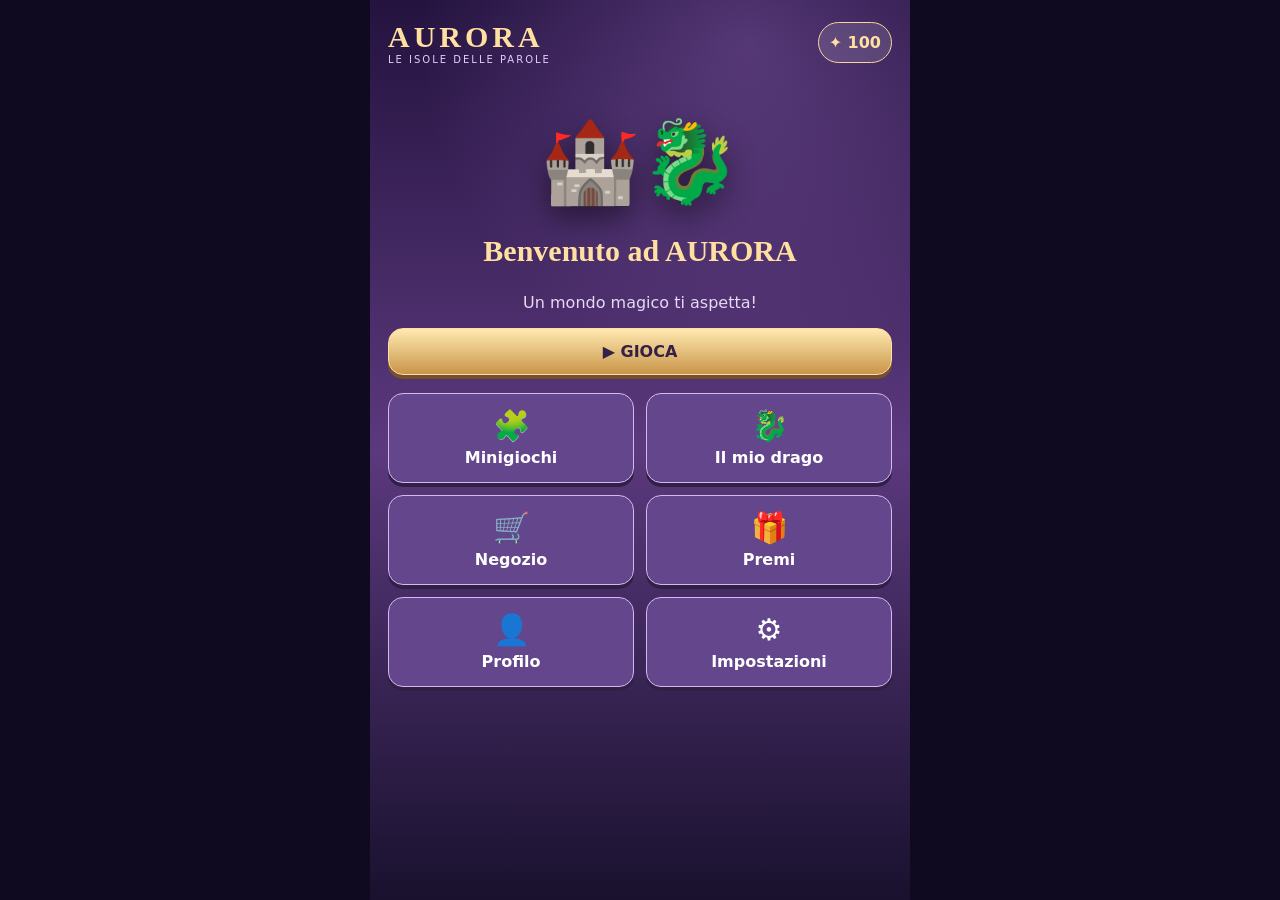
==== commit 9450de9f: "Update index.html" ====
--- a/index.html
+++ b/index.html
@@ -3,121 +3,190 @@
 <html lang="it">
 <head>
 <meta charset="UTF-8">
-<meta name="viewport" content="width=device-width,initial-scale=1,viewport-fit=cover">
-<meta name="theme-color" content="#25113e">
+<meta name="viewport" content="width=device-width,initial-scale=1">
+<meta name="theme-color" content="#24133f">
 <title>AURORA - Le Isole delle Parole</title>
 <style>
 *{box-sizing:border-box}
-body{margin:0;background:#100b25;color:white;font-family:system-ui,Arial,sans-serif}
-button{font:inherit;cursor:pointer}
-#app{max-width:520px;min-height:100dvh;margin:auto;position:relative;overflow:hidden;background:radial-gradient(circle at 75% 12%,#dcb3ff55,transparent 25%),linear-gradient(#29164f,#66448c 52%,#1b143c)}
-#app:before{content:"✦　✧　　 ✦　　 ✧　 ✦";position:absolute;top:12%;left:4%;color:#ffe4aa88;font-size:24px;letter-spacing:15px;pointer-events:none}
-header{position:relative;z-index:1;display:flex;align-items:center;justify-content:space-between;padding:25px 18px 12px}
-.logo{font: bold 30px Georgia,serif;letter-spacing:4px;color:#ffe4a5;text-shadow:0 3px 15px #000}
-.small{font-size:10px;letter-spacing:2px;color:#e7d5ff}
-.coins{background:#ffffff20;border:1px solid #ffe5aa80;border-radius:22px;padding:10px 15px;color:#ffe4a5;font-weight:bold}
-.screen{display:none;position:relative;z-index:1;padding:12px 18px 30px;text-align:center}
+body{margin:0;background:#100a20;color:#fff;font-family:system-ui,Arial}
+button,input{font:inherit}
+button{cursor:pointer}
+#app{max-width:540px;margin:auto;min-height:100dvh;background:radial-gradient(circle at 70% 5%,#ac78d855,transparent 35%),linear-gradient(#24133f,#5b397d 50%,#19112e);padding-bottom:30px}
+header{display:flex;justify-content:space-between;align-items:center;padding:20px 18px}
+.logo{font:900 30px Georgia,serif;color:#ffe0a0;letter-spacing:4px}
+.sub{font-size:10px;letter-spacing:2px;color:#e5ccff}
+.coins{border:1px solid #f4d79c;background:#ffffff20;border-radius:30px;padding:10px;color:#ffe0a0;font-weight:bold}
+.screen{display:none;padding:12px 18px;text-align:center}
 .screen.active{display:block}
-h1,h2,h3{font-family:Georgia,serif;color:#ffe1a1}
-h1{font-size:29px;margin:8px 0}
-h2{font-size:25px}
-p{color:#e5d7f5}
-.btn{border:1px solid #ffe0a5;background:linear-gradient(#fbe7ac,#c8964a);color:#35214e;font-weight:800;border-radius:17px;padding:13px 20px;box-shadow:0 5px 0 #78502b}
-.btn.secondary{background:#553579;color:#fff;border-color:#bda0eb;box-shadow:0 5px 0 #291746}
-.island{margin:18px auto;padding:18px 12px;border:1px solid #dfc39488;border-radius:25px;background:linear-gradient(145deg,#8052a777,#261646bb);box-shadow:0 12px 30px #10051d77}
-.island .art{font-size:55px;margin:8px}
-.island h2{margin:8px}
-.island p{font-size:13px;margin:7px 0 18px}
-.nodes{display:grid;grid-template-columns:repeat(5,1fr);gap:10px}
-.node{aspect-ratio:1;border-radius:50%;border:2px solid #ffe0a5;background:linear-gradient(#ffe6a6,#c59347);color:#322048;font-weight:900;box-shadow:0 4px 0 #7e582c}
-.node.done{background:linear-gradient(#e4c9ff,#9262c3);border-color:#e9ceff}
-.node.current{outline:3px solid #e6bfff;outline-offset:2px}
-.node.locked{background:#3a2c57;color:#8c7da9;border-color:#6b5688;box-shadow:none}
-.node:disabled{cursor:default}
-#game{min-height:calc(100dvh - 100px)}
-.levelhead{display:flex;justify-content:space-between;align-items:center;gap:8px}
-.levelhead .btn{padding:9px 12px;font-size:13px}
-.chapter{font-size:12px;letter-spacing:2px;color:#fce3aa;margin-top:14px}
-#levelTitle{margin:8px 0 5px}
-#description{font-size:13px;margin:0}
-.progress{height:7px;background:#ffffff30;border-radius:10px;margin:16px auto;max-width:300px;overflow:hidden}
-#bar{height:100%;width:0;background:#ffe0a5;transition:width .3s}
-#board{display:flex;flex-direction:column;align-items:center;justify-content:center;gap:10px;min-height:150px;margin:12px auto}
+h1,h2,h3{font-family:Georgia,serif;color:#ffe0a0}
+h1{font-size:30px}
+p{color:#e7d8f4}
+.btn{border:1px solid #ffe0a0;border-radius:15px;background:linear-gradient(#ffe9b0,#c99549);color:#352046;padding:13px 17px;font-weight:800;box-shadow:0 4px 0 #76502a}
+.btn:active{transform:translateY(3px);box-shadow:0 1px 0 #76502a}
+.btn.alt{background:#64468d;color:white;border-color:#d4b9ef;box-shadow:0 4px 0 #302045}
+.btn:disabled{opacity:.45}
+.back{display:block;margin:0 0 15px;text-align:left}
+.hero{font-size:80px;margin:18px 0;filter:drop-shadow(0 12px 15px #0007)}
+.panel{border:1px solid #e8c99477;border-radius:22px;padding:17px;margin:15px 0;background:#ffffff12;box-shadow:0 10px 25px #10062255}
+.menu{display:grid;grid-template-columns:1fr 1fr;gap:12px;margin-top:18px}
+.menu button{min-height:90px;font-weight:800;font-size:16px}
+.menu button span{display:block;font-size:30px;margin-bottom:5px}
+.grid{display:grid;grid-template-columns:repeat(5,1fr);gap:9px}
+.node{aspect-ratio:1;border-radius:50%;border:2px solid #ffe0a0;background:#f5d59b;color:#39264f;font-weight:900}
+.node.lock{background:#34264e;color:#8e7ca4;border-color:#655179}
+.node.current{outline:3px solid #f7d19e;outline-offset:2px}
+#board{display:flex;flex-direction:column;align-items:center;gap:8px;margin:20px auto;min-height:135px}
 .word{display:flex;gap:5px}
-.cell{width:clamp(30px,8vw,43px);height:clamp(39px,10vw,48px);display:grid;place-items:center;border-radius:9px;background:#fff2d9;color:#38234f;font-size:21px;font-weight:900;border-bottom:4px solid #bd9c67}
-.cell.empty{background:#ffffff20;border:2px solid #ffffff85;border-bottom:4px solid #ffffff55}
-#entry{font-size:26px;font-weight:900;letter-spacing:4px;height:43px;margin-top:10px}
-#wheel{width:min(69vw,260px);height:min(69vw,260px);min-width:205px;min-height:205px;margin:4px auto 16px;border-radius:50%;position:relative;touch-action:none;user-select:none;background:#ffffff17;border:1px solid #ffffff70;box-shadow:0 15px 45px #10062588}
+.cell{width:clamp(29px,8vw,42px);height:43px;display:grid;place-items:center;background:#ffffff22;border:2px solid #ffffff77;border-radius:8px;font-size:21px;font-weight:900}
+.cell.found{background:#ffe6b3;color:#38234e;border-color:#ffe6b3}
+#entry{font-size:25px;letter-spacing:4px;font-weight:900;min-height:42px}
+#wheel{width:250px;height:250px;max-width:72vw;max-height:72vw;margin:5px auto 20px;border-radius:50%;border:1px solid #ffffff66;background:#ffffff13;position:relative;touch-action:none;user-select:none}
 #wheel svg{position:absolute;inset:0;width:100%;height:100%;pointer-events:none}
-.letter{position:absolute;width:24%;height:24%;border-radius:50%;transform:translate(-50%,-50%);display:grid;place-items:center;background:linear-gradient(#fff9e7,#e2cfad);color:#3c2756;font-size:clamp(22px,6vw,30px);font-weight:900;box-shadow:0 6px 0 #aa906a;pointer-events:none}
-.letter.on{background:linear-gradient(#fff1b5,#f4bc64);box-shadow:0 5px 0 #a57937}
+.letter{position:absolute;transform:translate(-50%,-50%);width:25%;height:25%;border-radius:50%;display:grid;place-items:center;background:#f8e8c9;color:#34234d;font-size:26px;font-weight:900;pointer-events:none;box-shadow:0 5px 0 #b09a76}
+.letter.on{background:#ffd27d}
 .actions{display:flex;justify-content:center;gap:10px;flex-wrap:wrap}
-.actions .btn{font-size:12px;padding:12px}
-#message{min-height:25px;margin-top:13px;color:#ffe5aa;font-weight:700}
-#overlay{position:fixed;inset:0;z-index:10;display:none;align-items:center;justify-content:center;background:#0c0825dd;padding:25px}
+#msg{min-height:30px;color:#ffe0a0;font-weight:bold;margin-top:14px}
+.memory{display:grid;grid-template-columns:repeat(4,1fr);gap:10px}
+.memory button{aspect-ratio:1;border-radius:13px;border:2px solid #e4c49a;background:#4c3175;color:#fff;font-size:29px}
+.memory button.open{background:#ffe2a2;color:#3d2757}
+.options{display:grid;gap:10px;margin:15px 0}
+.shop{display:grid;grid-template-columns:1fr 1fr;gap:12px}
+.shop .panel{margin:0}
+.shop .art{font-size:43px}
+.stat{display:flex;justify-content:space-between;border-bottom:1px solid #ffffff33;padding:12px 3px}
+#overlay{position:fixed;inset:0;background:#090617dd;display:none;align-items:center;justify-content:center;padding:20px;z-index:10}
 #overlay.show{display:flex}
-.modal{width:min(100%,350px);border:2px solid #f4d6a2;border-radius:26px;background:linear-gradient(#6b4799,#281742);padding:25px;text-align:center;box-shadow:0 25px 70px #0009}
-.modal .art{font-size:65px}
-.modal .btn{width:100%;margin-top:12px}
-footer{text-align:center;color:#bda8d8;font-size:10px;padding:15px}
-@media(max-height:720px){header{padding-top:12px}.screen{padding-top:3px}#board{min-height:100px;margin:4px auto}#wheel{width:205px;height:205px}#entry{margin-top:0}.chapter{margin-top:5px}}
+.modal{width:min(350px,100%);padding:25px;text-align:center;background:linear-gradient(#66458d,#261640);border:2px solid #f6d79d;border-radius:25px}
+.modal .btn{width:100%;margin-top:10px}
+input{width:100%;padding:12px;border-radius:12px;border:1px solid #e4c99c;background:#ffffffef;color:#34234d}
+small{color:#d6c5e9}
 </style>
 </head>
 <body>
 <div id="app">
 <header>
-<div>
-<div class="logo">AURORA</div>
-<div class="small">LE ISOLE DELLE PAROLE</div>
-</div>
+<div><div class="logo">AURORA</div><div class="sub">LE ISOLE DELLE PAROLE</div></div>
 <div class="coins" id="coins">✦ 100</div>
 </header>
 
-<section id="map" class="screen active">
-<h1>✦ I Regni Magici ✦</h1>
-<p>Un viaggio tra parole, stelle e misteri</p>
+<section class="screen active" id="home">
+<div class="hero">🏰🐉</div>
+<h1>Benvenuto ad AURORA</h1>
+<p>Un mondo magico ti aspetta!</p>
+<button class="btn" style="width:100%" onclick="show('map')">▶ GIOCA</button>
+<div class="menu">
+<button class="btn alt" onclick="show('minigames')"><span>🧩</span>Minigiochi</button>
+<button class="btn alt" onclick="show('dragon')"><span>🐉</span>Il mio drago</button>
+<button class="btn alt" onclick="show('shop')"><span>🛒</span>Negozio</button>
+<button class="btn alt" onclick="show('rewards')"><span>🎁</span>Premi</button>
+<button class="btn alt" onclick="show('profile')"><span>👤</span>Profilo</button>
+<button class="btn alt" onclick="show('settings')"><span>⚙️</span>Impostazioni</button>
+</div>
+</section>
+
+<section class="screen" id="map">
+<button class="btn alt back" onclick="show('home')">← Home</button>
+<h1>🗺️ I Regni Magici</h1>
+<p>Completa i livelli e sblocca le isole.</p>
 <div id="islands"></div>
 </section>
 
-<section id="game" class="screen">
-<div class="levelhead">
-<button class="btn secondary" id="back">← Mappa</button>
-<span id="levelNumber">Livello 1</span>
-</div>
-<div class="chapter" id="chapter"></div>
-<h1 id="levelTitle"></h1>
-<p id="description"></p>
-<div class="progress"><div id="bar"></div></div>
+<section class="screen" id="game">
+<button class="btn alt back" onclick="show('map')">← Mappa</button>
+<small id="chapter"></small>
+<h2 id="levelTitle"></h2>
+<p id="levelNumber"></p>
 <div id="board"></div>
 <div id="entry">· · ·</div>
 <div id="wheel">
-<svg viewBox="0 0 260 260">
-<polyline id="trace" fill="none" stroke="#ffe3a0" stroke-width="14" stroke-linecap="round" stroke-linejoin="round" points=""/>
-</svg>
+<svg viewBox="0 0 260 260"><polyline id="trace" points="" fill="none" stroke="#ffe0a0" stroke-width="13" stroke-linecap="round" stroke-linejoin="round"/></svg>
 </div>
 <div class="actions">
-<button class="btn secondary" id="shuffle">⤨ Mescola</button>
-<button class="btn" id="hint">✦ Aiuto · 25</button>
-</div>
-<div id="message"></div>
-</section>
-
-<footer>AURORA · Un'avventura tra le parole</footer>
+<button class="btn alt" onclick="shuffle()">⤨ Mescola</button>
+<button class="btn" onclick="hint()">✦ Aiuto · 25</button>
+</div>
+<div id="msg"></div>
+</section>
+
+<section class="screen" id="minigames">
+<button class="btn alt back" onclick="show('home')">← Home</button>
+<h1>🧩 Minigiochi</h1>
+<p>Gioca e guadagna stelle!</p>
+<div class="panel"><h2>🃏 Memory magico</h2><p>Trova tutte le coppie di simboli.</p><button class="btn" onclick="startMemory()">Gioca</button></div>
+<div class="panel"><h2>🧠 Indovinelli</h2><p>Rispondi alle domande del mago.</p><button class="btn" onclick="startQuiz()">Gioca</button></div>
+<div class="panel"><h2>⏱️ Sfida a tempo</h2><p>Rispondi a più domande possibili in 30 secondi.</p><button class="btn" onclick="startTime()">Gioca</button></div>
+</section>
+
+<section class="screen" id="activity">
+<button class="btn alt back" onclick="leaveActivity()">← Minigiochi</button>
+<h1 id="activityTitle"></h1>
+<p id="activityInfo"></p>
+<div id="activityBody"></div>
+</section>
+
+<section class="screen" id="dragon">
+<button class="btn alt back" onclick="show('home')">← Home</button>
+<h1>🐉 Il tuo drago</h1>
+<div class="panel">
+<div class="hero" id="dragonArt">🥚</div>
+<h2 id="dragonName"></h2>
+<p id="dragonInfo"></p>
+<button class="btn" onclick="feedDragon()">🍎 Nutri · 30 ✦</button>
+</div>
+<p>Ogni pasto fa crescere il tuo compagno magico.</p>
+</section>
+
+<section class="screen" id="shop">
+<button class="btn alt back" onclick="show('home')">← Home</button>
+<h1>🛒 Negozio magico</h1>
+<p>Usa le stelle guadagnate giocando.</p>
+<div class="shop" id="shopItems"></div>
+</section>
+
+<section class="screen" id="rewards">
+<button class="btn alt back" onclick="show('home')">← Home</button>
+<h1>🎁 Premi giornalieri</h1>
+<div class="panel">
+<div class="hero">🎁</div>
+<h2>Scrigno delle stelle</h2>
+<p>Apri uno scrigno ogni giorno e ricevi 50 stelle!</p>
+<button class="btn" id="claim" onclick="claimReward()">Apri lo scrigno</button>
+<p id="rewardInfo"></p>
+</div>
+</section>
+
+<section class="screen" id="profile">
+<button class="btn alt back" onclick="show('home')">← Home</button>
+<h1>👤 Profilo</h1>
+<div class="panel">
+<h2>Esploratore di Aurora</h2>
+<div id="stats"></div>
+</div>
+</section>
+
+<section class="screen" id="settings">
+<button class="btn alt back" onclick="show('home')">← Home</button>
+<h1>⚙️ Impostazioni</h1>
+<div class="panel">
+<p>I progressi vengono salvati automaticamente in questo browser.</p>
+<button class="btn alt" onclick="renameDragon()">✏️ Rinomina il drago</button>
+</div>
+</section>
 </div>
 
 <div id="overlay">
 <div class="modal">
-<div class="art" id="winArt">🏆</div>
+<div style="font-size:65px">🏆✨</div>
 <h2 id="winTitle">Livello completato!</h2>
-<p id="winText">Hai trovato tutte le parole!</p>
-<button class="btn" id="next">Continua il viaggio →</button>
-<button class="btn secondary" id="winMap">Torna alla mappa</button>
+<p id="winText"></p>
+<button class="btn" id="next">Continua →</button>
+<button class="btn alt" onclick="closeModal();show('map')">Torna alla mappa</button>
 </div>
 </div>
 
 <script>
 "use strict";
-
+const $=id=>document.getElementById(id);
 const data=[
 ["CASA","CASA","Il primo orizzonte"],
 ["MARE","MARE,REMA,ARME","La costa dorata"],
@@ -150,282 +219,426 @@
 ["DRAGO","DRAGO","Il guardiano del cielo"],
 ["PERLA","PERLA","La corona di Aurora"]
 ];
-
-const levels=data.map(x=>({
-letters:x[0],
-words:x[1].split(","),
-title:x[2]
-}));
-
+const levels=data.map(x=>({letters:x[0],words:x[1].split(","),title:x[2]}));
 const realms=[
-{name:"Isola dell'Alba",art:"🏰🌅",desc:"Il risveglio della magia · Livelli 1–10"},
-{name:"Regno della Luna",art:"🌙🔮",desc:"Tra stelle e misteri · Livelli 11–20"},
-{name:"Isola dei Draghi",art:"🐉💎",desc:"Il regno dei cristalli · Livelli 21–30"}
+["🏰🌅","Isola dell'Alba"],
+["🌙🔮","Regno della Luna"],
+["🐉💎","Isola dei Draghi"]
 ];
-
-const $=id=>document.getElementById(id);
-
-function readNumber(key,fallback){
-const n=Number(localStorage.getItem(key));
-return Number.isFinite(n)?n:fallback;
-}
-
-let level=Math.max(0,Math.min(29,readNumber(
-"aurora_level",
-readNumber("letteria_level",0)
-)));
-
-let coins=Math.max(0,readNumber(
-"aurora_coins",
-readNumber("letteria_coins",100)
-));
-
-let unlocked=Math.max(level,Math.min(29,
-readNumber("aurora_unlocked",level)
-));
-
-let found=[];
-let order=[];
-let selected=[];
-let coords=[];
-let dragging=false;
-let finished=false;
+const store=(key,value)=>localStorage.setItem(key,JSON.stringify(value));
+function load(key,fallback){
+try{
+const x=localStorage.getItem(key);
+return x===null?fallback:JSON.parse(x);
+}catch{return fallback;}
+}
+function number(key,fallback){
+const x=Number(load(key,fallback));
+return Number.isFinite(x)?x:fallback;
+}
+let level=Math.max(0,Math.min(29,number("aurora_level",number("letteria_level",0))));
+let coins=Math.max(0,number("aurora_coins",number("letteria_coins",100)));
+let unlocked=Math.max(level,Math.min(29,number("aurora_unlocked",level)));
+let dragonFood=number("aurora_dragon_food",0);
+let dragonName=load("aurora_dragon_name","Scintilla");
+let purchases=load("aurora_purchases",[]);
+let lastReward=load("aurora_last_reward","");
+let found=[],order=[],selected=[],coords=[],dragging=false,finished=false;
+let activityToken=0;
 
 function save(){
-localStorage.setItem("aurora_level",level);
-localStorage.setItem("aurora_coins",coins);
-localStorage.setItem("aurora_unlocked",unlocked);
-}
-
-function updateCoins(){
+store("aurora_level",level);
+store("aurora_coins",coins);
+store("aurora_unlocked",unlocked);
+store("aurora_dragon_food",dragonFood);
+store("aurora_dragon_name",dragonName);
+store("aurora_purchases",purchases);
+store("aurora_last_reward",lastReward);
 $("coins").textContent="✦ "+coins;
 }
-
-function showScreen(name){
-$("map").classList.toggle("active",name==="map");
-$("game").classList.toggle("active",name==="game");
+function earn(n){
+coins+=n;
+save();
+}
+function spend(n){
+if(coins<n){alert("Non hai abbastanza stelle!");return false;}
+coins-=n;save();return true;
+}
+function show(name){
+if(name!=="activity")activityToken++;
+document.querySelectorAll(".screen").forEach(s=>s.classList.toggle("active",s.id===name));
+if(name==="map")renderMap();
+if(name==="dragon")renderDragon();
+if(name==="shop")renderShop();
+if(name==="rewards")renderRewards();
+if(name==="profile")renderProfile();
+save();
 window.scrollTo(0,0);
 }
-
+function closeModal(){$("overlay").classList.remove("show");}
+function modal(title,description,next){
+$("winTitle").textContent=title;
+$("winText").textContent=description;
+$("next").onclick=next;
+$("overlay").classList.add("show");
+}
 function renderMap(){
-updateCoins();
 $("islands").innerHTML="";
-realms.forEach((realm,k)=>{
-const start=k*10;
+realms.forEach((r,k)=>{
 const box=document.createElement("div");
-box.className="island";
-const art=document.createElement("div");
-art.className="art";
-art.textContent=unlocked<start?"🔒":realm.art;
-const title=document.createElement("h2");
-title.textContent=realm.name;
-const desc=document.createElement("p");
-desc.textContent=realm.desc;
-const nodes=document.createElement("div");
-nodes.className="nodes";
-
-for(let i=start;i<start+10;i++){
+box.className="panel";
+box.innerHTML="<div style='font-size:50px'>"+r[0]+"</div><h2>"+r[1]+"</h2><p>Livelli "+(k*10+1)+"–"+(k*10+10)+"</p>";
+const grid=document.createElement("div");
+grid.className="grid";
+for(let i=k*10;i<k*10+10;i++){
 const b=document.createElement("button");
-b.className="node";
-if(i>unlocked){
-b.classList.add("locked");
-b.textContent="🔒";
-b.disabled=true;
-}else{
-b.textContent=i+1;
-if(i<unlocked)b.classList.add("done");
-if(i===level)b.classList.add("current");
+b.className="node"+(i>unlocked?" lock":"")+(i===level?" current":"");
+b.textContent=i>unlocked?"🔒":i+1;
+b.disabled=i>unlocked;
 b.onclick=()=>startLevel(i);
-}
-nodes.appendChild(b);
-}
-box.append(art,title,desc,nodes);
+grid.appendChild(b);
+}
+box.appendChild(grid);
 $("islands").appendChild(box);
 });
 }
-
-function openMap(){
-$("overlay").classList.remove("show");
-renderMap();
-showScreen("map");
-}
-
 function startLevel(i){
 if(i>unlocked)return;
-level=i;
-found=[];
-selected=[];
-finished=false;
-order=[...levels[level].letters];
-$("levelNumber").textContent="Livello "+(level+1);
-$("chapter").textContent=realms[Math.floor(level/10)].name;
-$("levelTitle").textContent=levels[level].title;
-$("description").textContent="Trova "+levels[level].words.length+" parole nascoste";
-$("message").textContent="";
-$("overlay").classList.remove("show");
-showScreen("game");
+level=i;found=[];selected=[];finished=false;
+order=[...levels[i].letters];
+$("chapter").textContent=realms[Math.floor(i/10)][1];
+$("levelTitle").textContent=levels[i].title;
+$("levelNumber").textContent="Livello "+(i+1);
+$("msg").textContent="";
+closeModal();
+show("game");
 draw();
-save();
-}
-
+}
 function draw(){
 const l=levels[level];
-updateCoins();
-$("bar").style.width=(found.length/l.words.length*100)+"%";
 $("board").innerHTML="";
-
-l.words.forEach(word=>{
+l.words.forEach(w=>{
 const row=document.createElement("div");
 row.className="word";
-[...word].forEach(c=>{
+for(const c of w){
 const cell=document.createElement("div");
-cell.className="cell "+(found.includes(word)?"":"empty");
-cell.textContent=found.includes(word)?c:"";
+cell.className="cell"+(found.includes(w)?" found":"");
+cell.textContent=found.includes(w)?c:"";
 row.appendChild(cell);
-});
+}
 $("board").appendChild(row);
 });
-
-const wheel=$("wheel");
-wheel.querySelectorAll(".letter").forEach(e=>e.remove());
+$("wheel").querySelectorAll(".letter").forEach(x=>x.remove());
 coords=[];
-
 order.forEach((c,i)=>{
 const a=-Math.PI/2+i*2*Math.PI/order.length;
-const x=130+88*Math.cos(a);
-const y=130+88*Math.sin(a);
+const x=130+88*Math.cos(a),y=130+88*Math.sin(a);
 coords.push({x,y});
 const el=document.createElement("div");
 el.className="letter";
-el.style.left=(x/260*100)+"%";
-el.style.top=(y/260*100)+"%";
 el.dataset.i=i;
+el.style.left=x/260*100+"%";
+el.style.top=y/260*100+"%";
 el.textContent=c;
-wheel.appendChild(el);
+$("wheel").appendChild(el);
 });
 renderSelection();
 }
-
 function renderSelection(){
 $("entry").textContent=selected.map(i=>order[i]).join("")||"· · ·";
-document.querySelectorAll(".letter").forEach(el=>{
-el.classList.toggle("on",selected.includes(Number(el.dataset.i)));
-});
-$("trace").setAttribute("points",
-selected.map(i=>coords[i].x+","+coords[i].y).join(" ")
-);
-}
-
+document.querySelectorAll(".letter").forEach(e=>e.classList.toggle("on",selected.includes(+e.dataset.i)));
+$("trace").setAttribute("points",selected.map(i=>coords[i].x+","+coords[i].y).join(" "));
+}
 function locate(e){
 const r=$("wheel").getBoundingClientRect();
 const x=(e.clientX-r.left)/r.width*260;
 const y=(e.clientY-r.top)/r.height*260;
 return coords.findIndex(p=>Math.hypot(p.x-x,p.y-y)<36);
 }
-
-function addLetter(i){
+function add(i){
 if(i<0||selected.includes(i))return;
 selected.push(i);
 renderSelection();
 }
-
 function complete(){
 if(finished)return;
 finished=true;
 unlocked=Math.max(unlocked,Math.min(level+1,29));
 save();
 setTimeout(()=>{
-$("winArt").textContent=level===29?"👑🐉":"🏆✨";
-$("winTitle").textContent=level===29?"Hai conquistato AURORA!":"Livello completato!";
-$("winText").textContent=level===29?
-"Hai completato tutti e 30 i livelli!":
-"Hai sbloccato il prossimo livello!";
-$("next").textContent=level===29?"Torna alla mappa":"Prossimo livello →";
-$("overlay").classList.add("show");
-},500);
-}
-
-function checkWord(){
+modal(level===29?"Hai conquistato AURORA!":"Livello completato!","Hai sbloccato il prossimo livello!",()=>{
+closeModal();
+if(level<29)startLevel(level+1);
+else show("map");
+});
+},450);
+}
+function check(){
 const word=selected.map(i=>order[i]).join("");
 const l=levels[level];
-
 if(l.words.includes(word)&&!found.includes(word)){
 found.push(word);
-coins+=10;
-$("message").textContent="✦ "+word+" · +10 monete";
-save();
+earn(10);
+$("msg").textContent="✦ "+word+" · +10 stelle";
 draw();
 if(found.length===l.words.length)complete();
 }else if(word){
-$("message").textContent=found.includes(word)?
-"Parola già trovata!":"Riprova ✧";
+$("msg").textContent=found.includes(word)?"Parola già trovata!":"Riprova ✧";
 }
 selected=[];
 renderSelection();
 }
-
 const wheel=$("wheel");
-
 wheel.addEventListener("pointerdown",e=>{
 if(finished)return;
-dragging=true;
-selected=[];
+dragging=true;selected=[];
 wheel.setPointerCapture(e.pointerId);
-addLetter(locate(e));
-});
-
-wheel.addEventListener("pointermove",e=>{
-if(dragging)addLetter(locate(e));
-});
-
+add(locate(e));
+});
+wheel.addEventListener("pointermove",e=>{if(dragging)add(locate(e));});
 wheel.addEventListener("pointerup",()=>{
 if(!dragging)return;
-dragging=false;
-checkWord();
-});
-
+dragging=false;check();
+});
 wheel.addEventListener("pointercancel",()=>{
-dragging=false;
-selected=[];
-renderSelection();
-});
-
-$("shuffle").onclick=()=>{
+dragging=false;selected=[];renderSelection();
+});
+function shuffle(){
 for(let i=order.length-1;i>0;i--){
 const j=Math.floor(Math.random()*(i+1));
 [order[i],order[j]]=[order[j],order[i]];
 }
-selected=[];
-draw();
-$("message").textContent="Lettere mescolate ✧";
-};
-
-$("hint").onclick=()=>{
+selected=[];draw();
+$("msg").textContent="Lettere mescolate ✧";
+}
+function hint(){
 if(finished)return;
-if(coins<25){
-$("message").textContent="Servono 25 monete!";
-return;
-}
-const word=levels[level].words.find(w=>!found.includes(w));
-if(!word)return;
-coins-=25;
-found.push(word);
-$("message").textContent="Suggerimento: "+word;
-save();
+if(!spend(25))return;
+const w=levels[level].words.find(w=>!found.includes(w));
+if(!w){earn(25);return;}
+found.push(w);
+$("msg").textContent="Suggerimento: "+w;
 draw();
 if(found.length===levels[level].words.length)complete();
+}
+
+/* DRAGO */
+function renderDragon(){
+const stage=Math.floor(dragonFood/3);
+$("dragonArt").textContent=stage===0?"🥚":stage===1?"🐣":stage===2?"🐉":"🐲✨";
+$("dragonName").textContent=dragonName;
+$("dragonInfo").textContent="Pasti: "+dragonFood+" · Evoluzione "+(stage+1);
+}
+function feedDragon(){
+if(!spend(30))return;
+dragonFood++;
+save();renderDragon();
+if(dragonFood%3===0)alert("✨ Il tuo drago è cresciuto!");
+}
+function renameDragon(){
+const n=prompt("Come vuoi chiamare il tuo drago?",dragonName);
+if(n&&n.trim()){
+dragonName=n.trim().slice(0,20);
+save();alert("Il tuo drago si chiama "+dragonName+"!");
+}
+}
+
+/* NEGOZIO */
+const items=[
+["👑","Corona dorata",100],
+["💎","Cristallo magico",75],
+["🪄","Bacchetta stellare",120],
+["🏰","Castello incantato",200],
+["🌈","Arcobaleno",90],
+["🔥","Fiamma di drago",150]
+];
+function renderShop(){
+$("shopItems").innerHTML="";
+items.forEach((it,i)=>{
+const owned=purchases.includes(i);
+const box=document.createElement("div");
+box.className="panel";
+const art=document.createElement("div");
+art.className="art";art.textContent=it[0];
+const h=document.createElement("h3");h.textContent=it[1];
+const b=document.createElement("button");
+b.className="btn";
+b.textContent=owned?"Acquistato ✓":it[2]+" ✦";
+b.disabled=owned;
+b.onclick=()=>{
+if(!spend(it[2]))return;
+purchases.push(i);save();renderShop();
 };
-
-$("back").onclick=openMap;
-$("winMap").onclick=openMap;
-$("next").onclick=()=>{
-$("overlay").classList.remove("show");
-if(level<29)startLevel(level+1);
-else openMap();
+box.append(art,h,b);
+$("shopItems").appendChild(box);
+});
+}
+
+/* PREMI */
+function today(){
+const d=new Date();
+return [d.getFullYear(),String(d.getMonth()+1).padStart(2,"0"),String(d.getDate()).padStart(2,"0")].join("-");
+}
+function renderRewards(){
+const claimed=lastReward===today();
+$("claim").disabled=claimed;
+$("claim").textContent=claimed?"Già ritirato ✓":"Apri lo scrigno";
+$("rewardInfo").textContent=claimed?"Torna domani per un nuovo premio!":"Hai un premio disponibile!";
+}
+function claimReward(){
+if(lastReward===today())return;
+lastReward=today();
+earn(50);
+renderRewards();
+alert("🎉 Hai ricevuto 50 stelle!");
+}
+
+/* PROFILO */
+function renderProfile(){
+const stats=[
+["Livello attuale",level+1],
+["Livelli sbloccati",unlocked+1+" / 30"],
+["Stelle disponibili",coins],
+["Pasti del drago",dragonFood],
+["Oggetti acquistati",purchases.length],
+["Compagno magico",dragonName]
+];
+$("stats").innerHTML="";
+stats.forEach(([name,value])=>{
+const row=document.createElement("div");
+row.className="stat";
+const a=document.createElement("span");
+a.textContent=name;
+const b=document.createElement("strong");
+b.textContent=value;
+row.append(a,b);
+$("stats").appendChild(row);
+});
+}
+
+/* MEMORY */
+let memoryCards=[],memoryOpen=[],memoryMatched=[],memoryBusy=false;
+function leaveActivity(){
+activityToken++;show("minigames");
+}
+function startMemory(){
+activityToken++;
+$("activityTitle").textContent="🃏 Memory magico";
+$("activityInfo").textContent="Trova tutte le coppie!";
+const symbols=["🐉","🌙","💎","🏰","⭐","🔮"];
+memoryCards=[...symbols,...symbols].sort(()=>Math.random()-.5);
+memoryOpen=[];memoryMatched=[];memoryBusy=false;
+show("activity");renderMemory();
+}
+function renderMemory(){
+const area=$("activityBody");
+area.innerHTML="";
+const grid=document.createElement("div");
+grid.className="memory";
+memoryCards.forEach((symbol,i)=>{
+const b=document.createElement("button");
+const visible=memoryOpen.includes(i)||memoryMatched.includes(i);
+b.className=visible?"open":"";
+b.textContent=visible?symbol:"?";
+b.disabled=visible||memoryBusy;
+b.onclick=()=>flipMemory(i);
+grid.appendChild(b);
+});
+area.appendChild(grid);
+}
+function flipMemory(i){
+if(memoryBusy||memoryOpen.includes(i)||memoryMatched.includes(i))return;
+memoryOpen.push(i);renderMemory();
+if(memoryOpen.length!==2)return;
+const [a,b]=memoryOpen;
+if(memoryCards[a]===memoryCards[b]){
+memoryMatched.push(a,b);memoryOpen=[];
+renderMemory();
+if(memoryMatched.length===memoryCards.length){
+earn(30);
+$("activityInfo").textContent="🎉 Hai vinto 30 stelle!";
+}
+}else{
+memoryBusy=true;
+const token=activityToken;
+setTimeout(()=>{
+if(token!==activityToken)return;
+memoryOpen=[];memoryBusy=false;renderMemory();
+},750);
+}
+}
+
+/* INDOVINELLI */
+const questions=[
+["Cosa brilla di notte nel cielo?","LUNA",["LUNA","CASA","PANE"]],
+["Quale animale abbaia?","CANE",["CANE","GATTO","PESCE"]],
+["Cosa illumina il giorno?","SOLE",["SOLE","VENTO","FIUME"]],
+["Cosa scorre tra le montagne?","FIUME",["FIUME","PORTA","FESTA"]],
+["Cosa usi per aprire una porta?","CHIAVE",["PIETRA","CHIAVE","NUVOLA"]],
+["Quale creatura sputa fuoco nelle fiabe?","DRAGO",["DRAGO","CANE","ORSO"]],
+["Cosa vedi quando dormi?","SOGNO",["SOGNO","PANE","MONTE"]],
+["Cosa cade dalle nuvole?","PIOGGIA",["SOLE","PIOGGIA","TERRA"]]
+];
+let quizIndex=0,quizScore=0,quizMode="normal",quizDeadline=0;
+function startQuiz(){
+activityToken++;
+quizMode="normal";quizIndex=0;quizScore=0;
+show("activity");nextQuestion();
+}
+function startTime(){
+activityToken++;
+quizMode="time";quizIndex=0;quizScore=0;
+quizDeadline=Date.now()+30000;
+show("activity");nextQuestion();
+const token=activityToken;
+function tick(){
+if(token!==activityToken)return;
+const left=Math.max(0,Math.ceil((quizDeadline-Date.now())/1000));
+$("activityInfo").textContent="⏱️ "+left+" secondi · "+quizScore+" risposte giuste";
+if(left<=0){finishQuiz();return;}
+setTimeout(tick,250);
+}
+tick();
+}
+function nextQuestion(){
+if(quizMode==="time"&&Date.now()>=quizDeadline){finishQuiz();return;}
+if(quizMode==="normal"&&quizIndex>=5){finishQuiz();return;}
+const q=questions[quizIndex%questions.length];
+$("activityTitle").textContent=quizMode==="time"?"⏱️ Sfida a tempo":"🧠 Indovinelli";
+if(quizMode==="normal")$("activityInfo").textContent="Domanda "+(quizIndex+1)+" di 5";
+$("activityBody").innerHTML="";
+const box=document.createElement("div");
+box.className="panel";
+const h=document.createElement("h2");h.textContent=q[0];
+const opts=document.createElement("div");opts.className="options";
+q[2].forEach(answer=>{
+const b=document.createElement("button");
+b.className="btn alt";b.textContent=answer;
+b.onclick=()=>{
+if(answer===q[1])quizScore++;
+quizIndex++;
+nextQuestion();
 };
-
-renderMap();
-showScreen("map");
+opts.appendChild(b);
+});
+box.append(h,opts);
+$("activityBody").appendChild(box);
+}
+function finishQuiz(){
+activityToken++;
+const reward=quizMode==="time"?Math.min(quizScore*5,50):quizScore*10;
+earn(reward);
+$("activityTitle").textContent="🏆 Sfida completata!";
+$("activityInfo").textContent="Hai risposto correttamente "+quizScore+" volte!";
+$("activityBody").innerHTML="";
+const p=document.createElement("h2");
+p.textContent="Hai guadagnato "+reward+" stelle! ✨";
+const b=document.createElement("button");
+b.className="btn";b.textContent="Torna ai minigiochi";
+b.onclick=leaveActivity;
+$("activityBody").append(p,b);
+}
+save();
 </script>
 </body>
 </html>
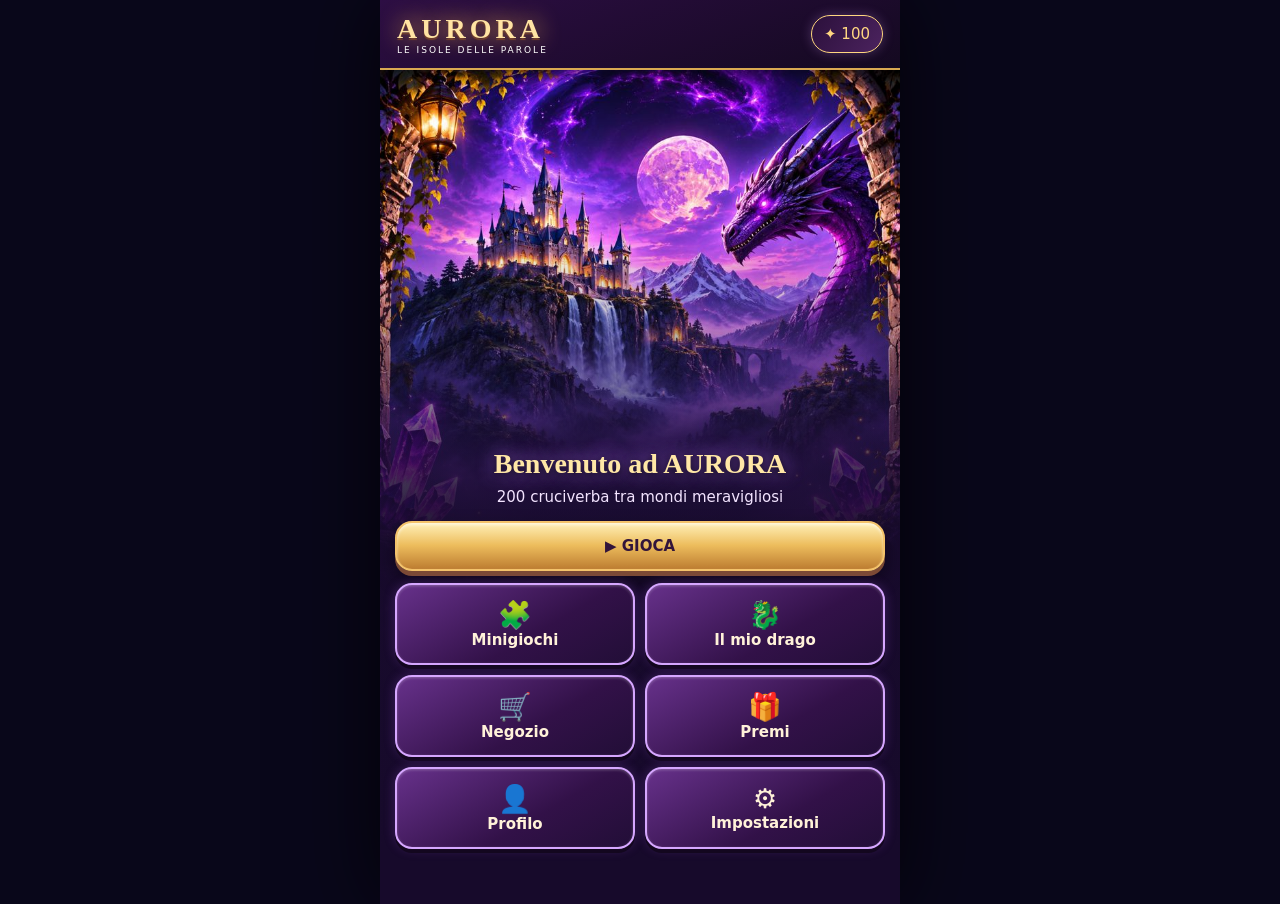
==== commit 91306d59: "Update index.html" ====
--- a/index.html
+++ b/index.html
@@ -1,644 +1,210 @@
-
-<!DOCTYPE html>
-<html lang="it">
-<head>
-<meta charset="UTF-8">
-<meta name="viewport" content="width=device-width,initial-scale=1">
-<meta name="theme-color" content="#24133f">
-<title>AURORA - Le Isole delle Parole</title>
+<!doctype html><html lang="it"><head><meta charset="utf-8"><meta name="viewport" content="width=device-width,initial-scale=1,viewport-fit=cover"><meta name="theme-color" content="#180b32"><title>AURORA – Gioco di Parole Gratis Online | Cruciverba e 200 Livelli</title>
 <style>
-*{box-sizing:border-box}
-body{margin:0;background:#100a20;color:#fff;font-family:system-ui,Arial}
-button,input{font:inherit}
-button{cursor:pointer}
-#app{max-width:540px;margin:auto;min-height:100dvh;background:radial-gradient(circle at 70% 5%,#ac78d855,transparent 35%),linear-gradient(#24133f,#5b397d 50%,#19112e);padding-bottom:30px}
-header{display:flex;justify-content:space-between;align-items:center;padding:20px 18px}
-.logo{font:900 30px Georgia,serif;color:#ffe0a0;letter-spacing:4px}
-.sub{font-size:10px;letter-spacing:2px;color:#e5ccff}
-.coins{border:1px solid #f4d79c;background:#ffffff20;border-radius:30px;padding:10px;color:#ffe0a0;font-weight:bold}
-.screen{display:none;padding:12px 18px;text-align:center}
-.screen.active{display:block}
-h1,h2,h3{font-family:Georgia,serif;color:#ffe0a0}
-h1{font-size:30px}
-p{color:#e7d8f4}
-.btn{border:1px solid #ffe0a0;border-radius:15px;background:linear-gradient(#ffe9b0,#c99549);color:#352046;padding:13px 17px;font-weight:800;box-shadow:0 4px 0 #76502a}
-.btn:active{transform:translateY(3px);box-shadow:0 1px 0 #76502a}
-.btn.alt{background:#64468d;color:white;border-color:#d4b9ef;box-shadow:0 4px 0 #302045}
-.btn:disabled{opacity:.45}
-.back{display:block;margin:0 0 15px;text-align:left}
-.hero{font-size:80px;margin:18px 0;filter:drop-shadow(0 12px 15px #0007)}
-.panel{border:1px solid #e8c99477;border-radius:22px;padding:17px;margin:15px 0;background:#ffffff12;box-shadow:0 10px 25px #10062255}
-.menu{display:grid;grid-template-columns:1fr 1fr;gap:12px;margin-top:18px}
-.menu button{min-height:90px;font-weight:800;font-size:16px}
-.menu button span{display:block;font-size:30px;margin-bottom:5px}
-.grid{display:grid;grid-template-columns:repeat(5,1fr);gap:9px}
-.node{aspect-ratio:1;border-radius:50%;border:2px solid #ffe0a0;background:#f5d59b;color:#39264f;font-weight:900}
-.node.lock{background:#34264e;color:#8e7ca4;border-color:#655179}
-.node.current{outline:3px solid #f7d19e;outline-offset:2px}
-#board{display:flex;flex-direction:column;align-items:center;gap:8px;margin:20px auto;min-height:135px}
-.word{display:flex;gap:5px}
-.cell{width:clamp(29px,8vw,42px);height:43px;display:grid;place-items:center;background:#ffffff22;border:2px solid #ffffff77;border-radius:8px;font-size:21px;font-weight:900}
-.cell.found{background:#ffe6b3;color:#38234e;border-color:#ffe6b3}
-#entry{font-size:25px;letter-spacing:4px;font-weight:900;min-height:42px}
-#wheel{width:250px;height:250px;max-width:72vw;max-height:72vw;margin:5px auto 20px;border-radius:50%;border:1px solid #ffffff66;background:#ffffff13;position:relative;touch-action:none;user-select:none}
-#wheel svg{position:absolute;inset:0;width:100%;height:100%;pointer-events:none}
-.letter{position:absolute;transform:translate(-50%,-50%);width:25%;height:25%;border-radius:50%;display:grid;place-items:center;background:#f8e8c9;color:#34234d;font-size:26px;font-weight:900;pointer-events:none;box-shadow:0 5px 0 #b09a76}
-.letter.on{background:#ffd27d}
-.actions{display:flex;justify-content:center;gap:10px;flex-wrap:wrap}
-#msg{min-height:30px;color:#ffe0a0;font-weight:bold;margin-top:14px}
-.memory{display:grid;grid-template-columns:repeat(4,1fr);gap:10px}
-.memory button{aspect-ratio:1;border-radius:13px;border:2px solid #e4c49a;background:#4c3175;color:#fff;font-size:29px}
-.memory button.open{background:#ffe2a2;color:#3d2757}
-.options{display:grid;gap:10px;margin:15px 0}
-.shop{display:grid;grid-template-columns:1fr 1fr;gap:12px}
-.shop .panel{margin:0}
-.shop .art{font-size:43px}
-.stat{display:flex;justify-content:space-between;border-bottom:1px solid #ffffff33;padding:12px 3px}
-#overlay{position:fixed;inset:0;background:#090617dd;display:none;align-items:center;justify-content:center;padding:20px;z-index:10}
-#overlay.show{display:flex}
-.modal{width:min(350px,100%);padding:25px;text-align:center;background:linear-gradient(#66458d,#261640);border:2px solid #f6d79d;border-radius:25px}
-.modal .btn{width:100%;margin-top:10px}
-input{width:100%;padding:12px;border-radius:12px;border:1px solid #e4c99c;background:#ffffffef;color:#34234d}
-small{color:#d6c5e9}
+:root{--gold:#ffe6a7;--purple:#b784f5;--ink:#130c29}*{box-sizing:border-box}body{margin:0;background:#09071a;color:white;font:15px system-ui,Segoe UI,sans-serif}button,input{font:inherit}button{cursor:pointer}button:focus-visible{outline:3px solid #ffe6a7}#app{max-width:570px;min-height:100dvh;margin:auto;overflow:hidden;box-shadow:0 0 80px #000b;background:#1b1132}header{position:relative;z-index:3;display:flex;justify-content:space-between;align-items:center;padding:13px 17px;background:#130c29e8;border-bottom:1px solid #d1a4ff55}.logo{font:900 26px Georgia,serif;letter-spacing:3px;color:var(--gold);text-shadow:0 0 15px #b578f9}.sub{font-size:9px;letter-spacing:2px}.coins{border:1px solid #e9bf6a;background:#34204f;padding:9px 12px;border-radius:22px;color:var(--gold)}.screen{display:none;min-height:calc(100dvh - 66px);padding:20px 15px 45px;text-align:center;position:relative;background:radial-gradient(circle at top,#58358a,#1b1132 75%)}.screen.active{display:block}.screen>*{position:relative}#home{background:linear-gradient(180deg,transparent 20%,#1a0e32e8 58%,#1a0e32 80%),url("[data-uri]") center top/100% auto no-repeat,#1a0e32}.scenery{height:clamp(190px,57vw,320px)}h1,h2{font-family:Georgia,serif;color:var(--gold);text-shadow:0 3px 10px #000}h1{font-size:27px}p{line-height:1.5;color:#f3e4ff}.btn{display:block;width:100%;padding:14px 12px;margin:10px 0;border-radius:15px;border:1px solid #ffe3a2;background:linear-gradient(#ffeeb6,#d4a04f);color:#2e1838;font-weight:850;box-shadow:0 4px 12px #0008}.btn.alt{background:linear-gradient(140deg,#663d98,#2b164a);border-color:#c69bf4;color:#fff0dd}.btn:disabled{opacity:.45;cursor:not-allowed}.menu{display:grid;grid-template-columns:1fr 1fr;gap:10px}.menu .btn{margin:0;min-height:78px}.menu span{display:block;font-size:27px}.panel{padding:16px;margin:15px 0;border-radius:19px;background:#24143cdb;border:1px solid #c69bf488;backdrop-filter:blur(8px);box-shadow:0 10px 24px #0006}.back{max-width:150px;margin:0 auto 10px}.island{margin:16px 0;padding:12px;border-radius:16px;background:#29184cbb;border:1px solid #b88ae7}.level-grid{display:grid;grid-template-columns:repeat(5,1fr);gap:8px}.node{border:1px solid #e4c77c;border-radius:11px;background:#64428c;color:white;font-weight:bold;padding:11px 0}.node.done{background:#c29340;color:#24122c}.node:disabled{opacity:.32}.game-scene{position:absolute;inset:0;z-index:0;background-position:center top;background-size:cover;background-repeat:no-repeat;opacity:.72}.game-scene:after{content:'';position:absolute;inset:0;background:linear-gradient(180deg,#0d082766 0%,#120a28a8 42%,#110921ec 100%)}#game{padding:10px 9px 28px;overflow:hidden}#game>.game-scene{position:absolute}#game .back{max-width:100px;padding:9px}#game h1{font-size:24px;margin:6px}#game p{margin:5px}.progress{display:flex;justify-content:space-between;gap:8px;font-weight:bold;color:#ffe6a7;padding:6px 8px}.cross-scroll{width:100%;overflow:auto;max-height:49dvh;min-height:210px;display:grid;place-items:center;scrollbar-width:thin}.crossword{display:grid;gap:2px;padding:5px;max-width:100%;margin:auto;user-select:none}.tile{position:relative;width:var(--tile);height:var(--tile);display:grid;place-items:center;border-radius:5px;background:linear-gradient(#fff9ec,#e4d9cf);border:1px solid #b8a7a0;color:#422a3c;font-size:calc(var(--tile)*.52);font-weight:900;text-shadow:none;box-shadow:0 2px 0 #9a8386}.tile.empty{background:transparent;border:none;box-shadow:none}.tile.solved{background:linear-gradient(#fff1b4,#d9b35f)}.tile .num{position:absolute;top:1px;left:2px;font-size:8px;color:#69435a}.tile.selected{outline:2px solid #ffcf61}.word-progress{color:#ffe9ae;font-weight:750;min-height:24px}.wheel-wrap{margin:7px auto 3px;width:min(88vw,310px);height:min(88vw,310px);max-height:290px;position:relative;touch-action:none;user-select:none;border-radius:50%;background:#f6ecff20;border:1px solid #ffffff3b;box-shadow:inset 0 0 50px #d7a5ff22}.wheel-wrap svg{position:absolute;inset:0;width:100%;height:100%;pointer-events:none;overflow:visible}.wheel-letter{position:absolute;width:58px;height:58px;border:2px solid #ffe4b4;border-radius:50%;background:linear-gradient(#fff8ee,#f2d9bb);color:#643d22;font-size:26px;font-weight:900;display:grid;place-items:center;transform:translate(-50%,-50%);box-shadow:0 4px 10px #0007;touch-action:none}.wheel-letter.chosen{background:#f5d675;box-shadow:0 0 16px #ffe2a8}.wheel-center{position:absolute;left:50%;top:50%;transform:translate(-50%,-50%);border:none;border-radius:50%;width:53px;height:53px;background:#5e367f;color:white;font-size:25px}.answer{min-height:32px;font-size:24px;letter-spacing:4px;font-weight:800;color:#ffe4a0;text-shadow:0 3px 8px #000}.groups{display:flex;gap:6px;justify-content:center;flex-wrap:wrap;max-height:80px;overflow:auto}.group{border:1px solid #b99adb;border-radius:18px;background:#2b164e;color:white;padding:7px 10px;font-size:12px}.group.active{background:#ffdd90;color:#2b1743}.tools{display:flex;gap:7px}.tools .btn{font-size:13px;padding:10px 4px}.toast{position:fixed;z-index:30;bottom:24px;left:50%;transform:translateX(-50%);border-radius:15px;padding:12px 18px;background:#34204f;border:1px solid #ffdb9d;box-shadow:0 6px 22px #000b;max-width:85vw}.hidden{display:none!important}.controls label{display:flex;justify-content:space-between;align-items:center;margin:18px 0;gap:12px}.controls input[type=range]{width:55%;accent-color:#d6a3ff}.spark{position:absolute;width:5px;height:5px;background:#ffdf9e;border-radius:50%;pointer-events:none;animation:rise 1.2s forwards;box-shadow:0 0 12px #fff}@keyframes rise{to{transform:translateY(-130px) scale(0);opacity:0}}@keyframes success{50%{filter:brightness(1.6);transform:scale(1.04)}}.success{animation:success .5s}.stat{display:flex;justify-content:space-between;padding:10px;border-bottom:1px solid #ffffff33}#win{position:fixed;inset:0;z-index:15;background:#08051cd9;display:grid;place-items:center;padding:22px}#win .panel{max-width:450px;width:100%;text-align:center}#win.hidden{display:none}small{color:#e3ccec}@media(max-width:400px){.tile .num{font-size:7px}.wheel-letter{width:50px;height:50px;font-size:22px}.wheel-wrap{height:265px;width:265px}#game h1{font-size:21px}}@media(prefers-reduced-motion:reduce){*,*:before,*:after{animation:none!important;transition:none!important}}
+
+/* AURORA 4.1 — griglia leggibile e lettere più distanziate */
+#game .crossword{gap:3px;filter:drop-shadow(0 5px 10px #08031899)}
+#game .tile:not(.empty){border-radius:7px;border:1.5px solid #f5d8a1;box-shadow:inset 0 2px 2px #fff8,0 3px 0 #6d4d68,0 5px 10px #0007;background:linear-gradient(155deg,#fffdf7,#f1dfd0)}
+#game .tile.solved{background:linear-gradient(155deg,#fff5c9,#edc76c);color:#30213a}
+#game .tile .num{display:block!important;position:absolute;top:1px;left:2px;z-index:5;min-width:10px;padding:0 1px;border-radius:3px;background:#35203bd9;color:#fff8c9;font-size:clamp(7px,1.8vw,10px);line-height:1.2;font-weight:900;text-shadow:0 1px 1px #000}
+#game .wheel-wrap{width:min(94vw,355px);height:min(94vw,355px);max-height:none;margin:14px auto 9px;background:radial-gradient(circle at 40% 35%,#f6e3ff45,#714c9b42 58%,#180d36ad);border:2px solid #ffe4a88c;box-shadow:inset 0 0 32px #f5bfff3b,0 0 24px #b676ff5c,0 9px 25px #0008}
+#game .wheel-letter{width:clamp(42px,13vw,57px);height:clamp(42px,13vw,57px);border:2px solid #fff0cc;border-radius:18px;background:linear-gradient(145deg,#fffefa,#f0d3ae);box-shadow:inset 0 2px 2px #fff,0 5px 0 #a37764,0 9px 18px #0009;color:#57301f;font-family:Georgia,serif;font-size:clamp(22px,6vw,30px);transition:background .12s,box-shadow .12s}
+#game .wheel-letter.chosen{background:linear-gradient(140deg,#fff6c6,#f5c96a);box-shadow:0 0 20px #ffe6a9,0 4px 0 #a37764}
+#game .wheel-center{background:linear-gradient(145deg,#7c4cb4,#3a195d);border:1px solid #d9b5ff;box-shadow:0 0 15px #b16aff88}
+#game .answer{letter-spacing:6px;color:#ffe8ac;text-shadow:0 0 12px #edbfff,0 3px 5px #000}
+#game .game-scene{transition:background-image .25s;opacity:.9}
+#game .game-scene:after{background:linear-gradient(180deg,#10082477 0%,#170a2b88 38%,#120824d9 100%)}
+@media(max-width:400px){#game .wheel-wrap{width:min(92vw,320px);height:min(92vw,320px)}#game .wheel-letter{width:43px;height:43px;font-size:23px}}
+
+/* AURORA 5 - premium responsive visual system */
+:root{--gold:#ffd781;--purple:#aa6be9;--ink:#170823}
+#app{max-width:520px;background:#160c28}
+header{background:linear-gradient(160deg,#2e0e45f7,#140920f7);border-bottom:2px solid #d9a952;box-shadow:0 4px 18px #0009}
+.logo{font-size:28px;letter-spacing:4px;color:#ffe3a3;text-shadow:0 2px 1px #73402c,0 0 22px #f3b34c}
+.coins{background:linear-gradient(125deg,#2b103b,#4c235f);border:1.5px solid #ffd780;box-shadow:0 0 12px #d99aff44}
+#home{padding-top:clamp(360px,110vw,590px);background-position:center top;background-size:100% auto;background-repeat:no-repeat}
+#home:before{content:'';position:absolute;inset:0;pointer-events:none;background:linear-gradient(180deg,transparent 0%,transparent 28%,#170a2b20 44%,#170a2bdf 62%,#170a2b 90%)}
+#home h1{font:900 28px Georgia,serif;color:#ffe7a6;text-shadow:0 2px 9px #000,0 0 18px #b471ff}
+#home .menu{margin-top:20px}
+.btn{border-radius:17px;border:2px solid #f4c36b;box-shadow:inset 0 2px 3px #fff8,0 5px 0 #7c4a35,0 10px 20px #0007;background:linear-gradient(180deg,#fff0b8,#edbd5d 48%,#bd7d31);color:#32143b;transition:filter .15s,transform .15s}
+.btn:active{transform:translateY(2px)}
+.btn.alt,.menu .btn{border-color:#d6a7ff;background:linear-gradient(150deg,#67318b,#321148 60%,#220e37);color:#fff2d9;box-shadow:inset 0 1px 3px #fff4,0 4px 0 #13071f,0 0 12px #a458ee44}
+#game{padding:10px 10px 30px;isolation:isolate;background:#251337}
+#game .game-scene{z-index:-1;opacity:1;background-position:center center;background-size:cover}
+#game .game-scene:after{background:linear-gradient(180deg,#10092475 0%,#10092433 40%,#10092468 72%,#110720a6 100%)}
+#game h1{font:900 29px Georgia,serif;color:#ffe6a5;text-shadow:0 3px 6px #000,0 0 16px #9e48e9}
+#game #levelSub{color:#fff0e5;text-shadow:0 2px 4px #000;font-weight:600}
+#game .back{background:linear-gradient(145deg,#63268d,#2a0e44);border:1px solid #ffd58d;box-shadow:0 3px 12px #0008}
+#game .progress{margin:10px 0 12px;background:linear-gradient(90deg,#2c0c4ce8,#461a5fe8,#2c0c4ce8);border:1.5px solid #d9a85f;border-radius:50px;padding:10px 13px;box-shadow:0 4px 15px #0008}
+#game .cross-scroll{min-height:250px;max-height:45dvh;display:block;overflow:auto;padding:4px 0 12px;scrollbar-color:#c59a55 #2a1435}
+#game .crossword{width:max-content;min-width:0;gap:3px;filter:drop-shadow(0 5px 9px #0b0310c9)}
+#game .tile.empty{background:transparent!important;border:0!important;box-shadow:none!important;pointer-events:none!important;visibility:hidden}
+#game .tile:not(.empty){background:linear-gradient(155deg,#fffdfa,#f4dfc2);border:1.5px solid #f6cc7e;border-radius:6px;box-shadow:inset 0 2px 2px #fff,0 3px 0 #916045,0 5px 7px #0008;color:#351837}
+#game .tile.solved{background:linear-gradient(160deg,#fff4bf,#edc168);color:#311635}
+#game .tile .num{position:absolute!important;display:block!important;top:0!important;left:0!important;z-index:5!important;font-size:clamp(8px,1.7vw,11px)!important;line-height:1.1!important;color:#fff7d7!important;background:#4b1d65!important;border-radius:3px;padding:1px 2px;text-shadow:none}
+#game .word-progress{margin:10px auto 6px;padding:8px 14px;border-radius:20px;width:max-content;max-width:100%;background:#2b0b45dc;border:1px solid #e0b76b;box-shadow:0 4px 14px #0008}
+#game .groups{max-height:70px;gap:7px}
+#game .group{border:1px solid #e1ae72;background:linear-gradient(#40165d,#260c40);box-shadow:0 3px 8px #0007;color:#fff0df}
+#game .group.active{background:linear-gradient(#fff2ba,#d6a350);color:#30153c}
+#game .answer{margin:10px auto 0;min-height:36px;font-size:25px;color:#ffebad;text-shadow:0 0 15px #df9dff,0 3px 6px #000}
+#game .wheel-wrap{width:min(88vw,350px);height:min(88vw,350px);max-height:none;min-height:0;margin:12px auto 18px;border:4px ridge #e3b55f;background:radial-gradient(circle at 50% 35%,#ae6be888,#572175f0 55%,#220b3aee 82%);box-shadow:inset 0 0 35px #c46af6a3,0 0 0 3px #6b2b82,0 0 24px #f6c77788,0 10px 30px #000a}
+#game .wheel-wrap:before{content:'✦';position:absolute;top:48%;left:50%;transform:translate(-50%,-50%);font-size:130px;color:#d19fff0e;pointer-events:none}
+#game .wheel-letter{width:clamp(42px,12vw,58px);height:clamp(42px,12vw,58px);border:3px solid #e6ad55;border-radius:19px;background:linear-gradient(155deg,#fffefa,#f5d8b0);box-shadow:inset 0 2px 3px #fff,0 4px 0 #a96b4c,0 7px 12px #0009;font:900 clamp(23px,6vw,31px) Georgia,serif;color:#4b204a}
+#game .wheel-letter.chosen{background:linear-gradient(#fff2b8,#edc15f);box-shadow:0 0 22px #ffe29d,0 4px 0 #ad7446}
+#game .wheel-center{background:radial-gradient(circle,#8b46b9,#3a0f5a);border:2px solid #efc5ff;box-shadow:0 0 20px #b65aff;color:#fff;font-size:30px}
+#game .tools{margin-top:12px;justify-content:center;gap:12px}
+#game .tools .btn{flex:1;max-width:220px;font-size:13px;padding:12px 6px}
+#map .island{border:1px solid #e1b569;background:linear-gradient(145deg,#422164e8,#24113de8)}
+@media(max-width:410px){#game .cross-scroll{max-height:43dvh}#game .wheel-wrap{width:min(88vw,330px);height:min(88vw,330px)}#home{padding-top:105vw}}
+
+/* AURORA 5.1: no horizontal scrolling, automatic letter sets */
+#game .cross-scroll{width:100%;overflow:hidden!important;max-height:none!important;min-height:0!important;display:flex!important;justify-content:center;align-items:center;padding:5px 0!important;scrollbar-width:none!important}
+#game .crossword{max-width:100%;width:max-content!important;min-width:0!important;flex:none;gap:2px!important;filter:drop-shadow(0 3px 5px #000a)}
+#game .groups{display:none!important}
+#game .tile .num{font-size:clamp(6px,1.3vw,10px)!important;padding:0 1px!important}
+#game .word-progress{margin:7px auto 5px!important;font-size:12px!important}
+#game .wheel-wrap{margin-top:8px!important;margin-bottom:12px!important}
+#game .tools{margin-top:14px!important}
+#game{padding-bottom:42px!important}
+
+/* AURORA 5.2: home layout fix - no invisible spacer */
+#home{padding-top:clamp(280px,68vw,370px)!important;padding-bottom:38px!important;min-height:calc(100dvh - 66px);background-position:center top!important;background-size:100% auto!important}
+#home .scenery{display:none!important}
+#home:before{background:linear-gradient(180deg,transparent 0%,transparent 24%,#170a2b10 39%,#170a2bd9 62%,#170a2b 94%)!important}
+#home h1{margin:8px 0 6px!important}
+#home p{margin:4px 0 12px!important}
+#home .menu{margin-top:12px!important}
+@media(max-width:400px){#home{padding-top:clamp(240px,68vw,300px)!important}}
 </style>
-</head>
-<body>
-<div id="app">
-<header>
-<div><div class="logo">AURORA</div><div class="sub">LE ISOLE DELLE PAROLE</div></div>
-<div class="coins" id="coins">✦ 100</div>
-</header>
-
-<section class="screen active" id="home">
-<div class="hero">🏰🐉</div>
-<h1>Benvenuto ad AURORA</h1>
-<p>Un mondo magico ti aspetta!</p>
-<button class="btn" style="width:100%" onclick="show('map')">▶ GIOCA</button>
-<div class="menu">
-<button class="btn alt" onclick="show('minigames')"><span>🧩</span>Minigiochi</button>
-<button class="btn alt" onclick="show('dragon')"><span>🐉</span>Il mio drago</button>
-<button class="btn alt" onclick="show('shop')"><span>🛒</span>Negozio</button>
-<button class="btn alt" onclick="show('rewards')"><span>🎁</span>Premi</button>
-<button class="btn alt" onclick="show('profile')"><span>👤</span>Profilo</button>
-<button class="btn alt" onclick="show('settings')"><span>⚙️</span>Impostazioni</button>
-</div>
-</section>
-
-<section class="screen" id="map">
-<button class="btn alt back" onclick="show('home')">← Home</button>
-<h1>🗺️ I Regni Magici</h1>
-<p>Completa i livelli e sblocca le isole.</p>
-<div id="islands"></div>
-</section>
-
-<section class="screen" id="game">
-<button class="btn alt back" onclick="show('map')">← Mappa</button>
-<small id="chapter"></small>
-<h2 id="levelTitle"></h2>
-<p id="levelNumber"></p>
-<div id="board"></div>
-<div id="entry">· · ·</div>
-<div id="wheel">
-<svg viewBox="0 0 260 260"><polyline id="trace" points="" fill="none" stroke="#ffe0a0" stroke-width="13" stroke-linecap="round" stroke-linejoin="round"/></svg>
-</div>
-<div class="actions">
-<button class="btn alt" onclick="shuffle()">⤨ Mescola</button>
-<button class="btn" onclick="hint()">✦ Aiuto · 25</button>
-</div>
-<div id="msg"></div>
-</section>
-
-<section class="screen" id="minigames">
-<button class="btn alt back" onclick="show('home')">← Home</button>
-<h1>🧩 Minigiochi</h1>
-<p>Gioca e guadagna stelle!</p>
-<div class="panel"><h2>🃏 Memory magico</h2><p>Trova tutte le coppie di simboli.</p><button class="btn" onclick="startMemory()">Gioca</button></div>
-<div class="panel"><h2>🧠 Indovinelli</h2><p>Rispondi alle domande del mago.</p><button class="btn" onclick="startQuiz()">Gioca</button></div>
-<div class="panel"><h2>⏱️ Sfida a tempo</h2><p>Rispondi a più domande possibili in 30 secondi.</p><button class="btn" onclick="startTime()">Gioca</button></div>
-</section>
-
-<section class="screen" id="activity">
-<button class="btn alt back" onclick="leaveActivity()">← Minigiochi</button>
-<h1 id="activityTitle"></h1>
-<p id="activityInfo"></p>
-<div id="activityBody"></div>
-</section>
-
-<section class="screen" id="dragon">
-<button class="btn alt back" onclick="show('home')">← Home</button>
-<h1>🐉 Il tuo drago</h1>
-<div class="panel">
-<div class="hero" id="dragonArt">🥚</div>
-<h2 id="dragonName"></h2>
-<p id="dragonInfo"></p>
-<button class="btn" onclick="feedDragon()">🍎 Nutri · 30 ✦</button>
-</div>
-<p>Ogni pasto fa crescere il tuo compagno magico.</p>
-</section>
-
-<section class="screen" id="shop">
-<button class="btn alt back" onclick="show('home')">← Home</button>
-<h1>🛒 Negozio magico</h1>
-<p>Usa le stelle guadagnate giocando.</p>
-<div class="shop" id="shopItems"></div>
-</section>
-
-<section class="screen" id="rewards">
-<button class="btn alt back" onclick="show('home')">← Home</button>
-<h1>🎁 Premi giornalieri</h1>
-<div class="panel">
-<div class="hero">🎁</div>
-<h2>Scrigno delle stelle</h2>
-<p>Apri uno scrigno ogni giorno e ricevi 50 stelle!</p>
-<button class="btn" id="claim" onclick="claimReward()">Apri lo scrigno</button>
-<p id="rewardInfo"></p>
-</div>
-</section>
-
-<section class="screen" id="profile">
-<button class="btn alt back" onclick="show('home')">← Home</button>
-<h1>👤 Profilo</h1>
-<div class="panel">
-<h2>Esploratore di Aurora</h2>
-<div id="stats"></div>
-</div>
-</section>
-
-<section class="screen" id="settings">
-<button class="btn alt back" onclick="show('home')">← Home</button>
-<h1>⚙️ Impostazioni</h1>
-<div class="panel">
-<p>I progressi vengono salvati automaticamente in questo browser.</p>
-<button class="btn alt" onclick="renameDragon()">✏️ Rinomina il drago</button>
-</div>
-</section>
-</div>
-
-<div id="overlay">
-<div class="modal">
-<div style="font-size:65px">🏆✨</div>
-<h2 id="winTitle">Livello completato!</h2>
-<p id="winText"></p>
-<button class="btn" id="next">Continua →</button>
-<button class="btn alt" onclick="closeModal();show('map')">Torna alla mappa</button>
-</div>
-</div>
-
+<meta name="description" content="Gioca gratis ad AURORA – Le Isole delle Parole: un'avventura fantasy con cruciverba, parole da collegare, enigmi e 200 livelli. Gioca online da telefono o PC.">
+<meta name="robots" content="index, follow, max-image-preview:large">
+<link rel="canonical" href="https://teseipiendepippi.github.io/aurora-game/">
+<meta property="og:type" content="website">
+<meta property="og:locale" content="it_IT">
+<meta property="og:site_name" content="AURORA – Le Isole delle Parole">
+<meta property="og:title" content="AURORA – Gioco di Parole Gratis Online">
+<meta property="og:description" content="Scopri 200 livelli di cruciverba e parole da collegare in un'avventura fantasy. Gioca gratis su telefono e PC!">
+<meta property="og:url" content="https://teseipiendepippi.github.io/aurora-game/">
+<meta name="twitter:card" content="summary">
+<meta name="twitter:title" content="AURORA – Gioco di Parole Gratis Online">
+<meta name="twitter:description" content="200 livelli di parole e cruciverba in un'avventura fantasy gratuita.">
+<script type="application/ld+json">{"@context":"https://schema.org","@type":"VideoGame","name":"AURORA – Le Isole delle Parole","url":"https://teseipiendepippi.github.io/aurora-game/","description":"Gioco gratuito online di parole da collegare e cruciverba con 200 livelli e ambientazione fantasy.","inLanguage":"it","genre":["Word game","Puzzle game"],"isAccessibleForFree":true,"applicationCategory":"Game","operatingSystem":"Web browser","playMode":"SinglePlayer"}</script>
+</head><body><div id="app"><header><div><div class="logo">AURORA</div><div class="sub">LE ISOLE DELLE PAROLE</div></div><div class="coins" id="coins">✦ 100</div></header>
+<section id="home" class="screen active"><h1>Benvenuto ad AURORA</h1><p>200 cruciverba tra mondi meravigliosi</p><button class="btn" onclick="go('map')">▶ GIOCA</button><div class="menu"><button class="btn alt" onclick="go('minigames')"><span>🧩</span>Minigiochi</button><button class="btn alt" onclick="go('dragon')"><span>🐉</span>Il mio drago</button><button class="btn alt" onclick="go('shop')"><span>🛒</span>Negozio</button><button class="btn alt" onclick="go('rewards')"><span>🎁</span>Premi</button><button class="btn alt" onclick="go('profile')"><span>👤</span>Profilo</button><button class="btn alt" onclick="go('settings')"><span>⚙️</span>Impostazioni</button></div></section>
+<section id="map" class="screen"><button class="btn alt back" onclick="go('home')">← Home</button><h1>🗺️ I mondi di AURORA</h1><p>200 livelli · da 7 a 20 parole</p><div id="islands"></div></section>
+<section id="game" class="screen"><div id="scene" class="game-scene"></div><button class="btn alt back" onclick="go('map')">← Mappa</button><h1 id="levelTitle"></h1><p id="levelSub"></p><div class="progress"><span id="levelNumber"></span><span id="wordCount"></span></div><div class="cross-scroll"><div class="crossword" id="crossword"></div></div><div class="word-progress" id="groupInfo"></div><div class="groups" id="groups"></div><div class="answer" id="answer">✦</div><div class="wheel-wrap" id="wheel"><svg id="trace" viewBox="0 0 300 300" preserveAspectRatio="none"><polyline id="traceLine" fill="none" stroke="#ffe39a" stroke-width="7" stroke-linecap="round" stroke-linejoin="round" points=""/></svg><button class="wheel-center" onclick="shuffleWheel()" aria-label="Mescola le lettere">⟳</button></div><div class="tools"><button class="btn alt" onclick="hint()">💡 Lettera casuale · 40✦</button><button class="btn alt" onclick="shuffleWheel()">🔀 Mescola</button></div><p id="msg"></p></section>
+<section id="minigames" class="screen"><button class="btn alt back" onclick="go('home')">← Home</button><h1>🧩 Minigiochi</h1><div class="panel"><p id="quizQuestion"></p><div id="quizAnswers"></div><button class="btn" onclick="newQuiz()">Nuova domanda</button></div></section>
+<section id="dragon" class="screen"><button class="btn alt back" onclick="go('home')">← Home</button><h1>🐉 Il mio drago</h1><div class="panel"><div id="dragonArt" style="font-size:100px">🐉</div><h2 id="dragonName"></h2><p id="dragonStatus"></p><button class="btn" onclick="feedDragon()">🍎 Nutri il drago · 20✦</button><button class="btn alt" onclick="renameDragon()">✏️ Rinomina</button></div></section>
+<section id="shop" class="screen"><button class="btn alt back" onclick="go('home')">← Home</button><h1>🛒 Negozio magico</h1><div id="shopItems"></div></section>
+<section id="rewards" class="screen"><button class="btn alt back" onclick="go('home')">← Home</button><h1>🎁 Premio giornaliero</h1><div class="panel"><p>Ogni giorno puoi ricevere 40 stelle.</p><button class="btn" onclick="dailyReward()">✨ Riscatta premio</button></div></section>
+<section id="profile" class="screen"><button class="btn alt back" onclick="go('home')">← Home</button><h1>👤 Profilo</h1><div class="panel" id="stats"></div></section>
+<section id="settings" class="screen"><button class="btn alt back" onclick="go('home')">← Home</button><h1>⚙️ Impostazioni</h1><div class="panel controls"><label>🎵 Musica <input type="checkbox" id="musicToggle" onchange="setMusic(this.checked)"></label><label>🔉 Volume musica <input type="range" id="musicVolume" min="0" max="100" oninput="setVolume(this.value)"></label><label>🔊 Effetti sonori <input type="checkbox" id="sfxToggle" onchange="setSfx(this.checked)"></label><label>🔉 Volume effetti <input type="range" id="sfxVolume" min="0" max="100" oninput="setSfxVolume(this.value)"></label><p><small>Musica ed effetti originali sintetizzati nel browser: nessun brano commerciale o file esterno. La musica si avvia dopo un'interazione.</small></p><button class="btn alt" onclick="renameDragon()">✏️ Rinomina il drago</button></div></section>
+</div><div id="win" class="hidden"><div class="panel"><div style="font-size:65px">🏆✨</div><h1>Livello completato!</h1><p id="winText"></p><button class="btn" onclick="nextLevel()">Continua →</button><button class="btn alt" onclick="closeWin();go('map')">Torna alla mappa</button></div></div><div id="toast" class="toast hidden"></div>
 <script>
-"use strict";
+'use strict';
+const EMBEDDED_SCENES=[["data:image/svg+xml,%3Csvg%20xmlns%3D%22http%3A%2F%2Fwww.w3.org%2F2000%2Fsvg%22%20width%3D%22900%22%20height%3D%221500%22%20viewBox%3D%220%200%20900%201500%22%3E%3Cdefs%3E%3ClinearGradient%20id%3D%22s%22%20x2%3D%22.3%22%20y2%3D%221%22%3E%3Cstop%20stop-color%3D%22%23f6a76d%22%2F%3E%3Cstop%20offset%3D%22.65%22%20stop-color%3D%22%23326baf%22%2F%3E%3Cstop%20offset%3D%221%22%20stop-color%3D%22%2318578d%22%2F%3E%3C%2FlinearGradient%3E%3C%2Fdefs%3E%3Crect%20width%3D%22900%22%20height%3D%221500%22%20fill%3D%22url%28%23s%29%22%2F%3E%3Ccircle%20cx%3D%22620%22%20cy%3D%22250%22%20r%3D%22125%22%20fill%3D%22%23fff3d1%22%20opacity%3D%22.65%22%2F%3E%3Crect%20x%3D%22-40%22%20y%3D%22580%22%20width%3D%22100%22%20height%3D%22210%22%20fill%3D%22%2318578d%22%20opacity%3D%22.9%22%2F%3E%3Cpath%20d%3D%22M-30%20580v-28h60v28%22%20fill%3D%22%23326baf%22%2F%3E%3Crect%20x%3D%22-23%22%20y%3D%22600%22%20width%3D%2210%22%20height%3D%2223%22%20fill%3D%22%23ffe4ac%22%20opacity%3D%22.75%22%2F%3E%3Crect%20x%3D%221%22%20y%3D%22600%22%20width%3D%2210%22%20height%3D%2223%22%20fill%3D%22%23ffe4ac%22%20opacity%3D%22.75%22%2F%3E%3Crect%20x%3D%2225%22%20y%3D%22600%22%20width%3D%2210%22%20height%3D%2223%22%20fill%3D%22%23ffe4ac%22%20opacity%3D%22.75%22%2F%3E%3Crect%20x%3D%2280%22%20y%3D%22533%22%20width%3D%22100%22%20height%3D%22257%22%20fill%3D%22%2318578d%22%20opacity%3D%22.9%22%2F%3E%3Cpath%20d%3D%22M90%20533v-28h60v28%22%20fill%3D%22%23326baf%22%2F%3E%3Crect%20x%3D%2297%22%20y%3D%22553%22%20width%3D%2210%22%20height%3D%2223%22%20fill%3D%22%23ffe4ac%22%20opacity%3D%22.75%22%2F%3E%3Crect%20x%3D%22121%22%20y%3D%22553%22%20width%3D%2210%22%20height%3D%2223%22%20fill%3D%22%23ffe4ac%22%20opacity%3D%22.75%22%2F%3E%3Crect%20x%3D%22145%22%20y%3D%22553%22%20width%3D%2210%22%20height%3D%2223%22%20fill%3D%22%23ffe4ac%22%20opacity%3D%22.75%22%2F%3E%3Crect%20x%3D%22200%22%20y%3D%22486%22%20width%3D%22100%22%20height%3D%22304%22%20fill%3D%22%2318578d%22%20opacity%3D%22.9%22%2F%3E%3Cpath%20d%3D%22M210%20486v-28h60v28%22%20fill%3D%22%23326baf%22%2F%3E%3Crect%20x%3D%22217%22%20y%3D%22506%22%20width%3D%2210%22%20height%3D%2223%22%20fill%3D%22%23ffe4ac%22%20opacity%3D%22.75%22%2F%3E%3Crect%20x%3D%22241%22%20y%3D%22506%22%20width%3D%2210%22%20height%3D%2223%22%20fill%3D%22%23ffe4ac%22%20opacity%3D%22.75%22%2F%3E%3Crect%20x%3D%22265%22%20y%3D%22506%22%20width%3D%2210%22%20height%3D%2223%22%20fill%3D%22%23ffe4ac%22%20opacity%3D%22.75%22%2F%3E%3Crect%20x%3D%22320%22%20y%3D%22439%22%20width%3D%22100%22%20height%3D%22351%22%20fill%3D%22%2318578d%22%20opacity%3D%22.9%22%2F%3E%3Cpath%20d%3D%22M330%20439v-28h60v28%22%20fill%3D%22%23326baf%22%2F%3E%3Crect%20x%3D%22337%22%20y%3D%22459%22%20width%3D%2210%22%20height%3D%2223%22%20fill%3D%22%23ffe4ac%22%20opacity%3D%22.75%22%2F%3E%3Crect%20x%3D%22361%22%20y%3D%22459%22%20width%3D%2210%22%20height%3D%2223%22%20fill%3D%22%23ffe4ac%22%20opacity%3D%22.75%22%2F%3E%3Crect%20x%3D%22385%22%20y%3D%22459%22%20width%3D%2210%22%20height%3D%2223%22%20fill%3D%22%23ffe4ac%22%20opacity%3D%22.75%22%2F%3E%3Crect%20x%3D%22440%22%20y%3D%22392%22%20width%3D%22100%22%20height%3D%22398%22%20fill%3D%22%2318578d%22%20opacity%3D%22.9%22%2F%3E%3Cpath%20d%3D%22M450%20392v-28h60v28%22%20fill%3D%22%23326baf%22%2F%3E%3Crect%20x%3D%22457%22%20y%3D%22412%22%20width%3D%2210%22%20height%3D%2223%22%20fill%3D%22%23ffe4ac%22%20opacity%3D%22.75%22%2F%3E%3Crect%20x%3D%22481%22%20y%3D%22412%22%20width%3D%2210%22%20height%3D%2223%22%20fill%3D%22%23ffe4ac%22%20opacity%3D%22.75%22%2F%3E%3Crect%20x%3D%22505%22%20y%3D%22412%22%20width%3D%2210%22%20height%3D%2223%22%20fill%3D%22%23ffe4ac%22%20opacity%3D%22.75%22%2F%3E%3Crect%20x%3D%22560%22%20y%3D%22545%22%20width%3D%22100%22%20height%3D%22245%22%20fill%3D%22%2318578d%22%20opacity%3D%22.9%22%2F%3E%3Cpath%20d%3D%22M570%20545v-28h60v28%22%20fill%3D%22%23326baf%22%2F%3E%3Crect%20x%3D%22577%22%20y%3D%22565%22%20width%3D%2210%22%20height%3D%2223%22%20fill%3D%22%23ffe4ac%22%20opacity%3D%22.75%22%2F%3E%3Crect%20x%3D%22601%22%20y%3D%22565%22%20width%3D%2210%22%20height%3D%2223%22%20fill%3D%22%23ffe4ac%22%20opacity%3D%22.75%22%2F%3E%3Crect%20x%3D%22625%22%20y%3D%22565%22%20width%3D%2210%22%20height%3D%2223%22%20fill%3D%22%23ffe4ac%22%20opacity%3D%22.75%22%2F%3E%3Crect%20x%3D%22680%22%20y%3D%22498%22%20width%3D%22100%22%20height%3D%22292%22%20fill%3D%22%2318578d%22%20opacity%3D%22.9%22%2F%3E%3Cpath%20d%3D%22M690%20498v-28h60v28%22%20fill%3D%22%23326baf%22%2F%3E%3Crect%20x%3D%22697%22%20y%3D%22518%22%20width%3D%2210%22%20height%3D%2223%22%20fill%3D%22%23ffe4ac%22%20opacity%3D%22.75%22%2F%3E%3Crect%20x%3D%22721%22%20y%3D%22518%22%20width%3D%2210%22%20height%3D%2223%22%20fill%3D%22%23ffe4ac%22%20opacity%3D%22.75%22%2F%3E%3Crect%20x%3D%22745%22%20y%3D%22518%22%20width%3D%2210%22%20height%3D%2223%22%20fill%3D%22%23ffe4ac%22%20opacity%3D%22.75%22%2F%3E%3Crect%20x%3D%22800%22%20y%3D%22451%22%20width%3D%22100%22%20height%3D%22339%22%20fill%3D%22%2318578d%22%20opacity%3D%22.9%22%2F%3E%3Cpath%20d%3D%22M810%20451v-28h60v28%22%20fill%3D%22%23326baf%22%2F%3E%3Crect%20x%3D%22817%22%20y%3D%22471%22%20width%3D%2210%22%20height%3D%2223%22%20fill%3D%22%23ffe4ac%22%20opacity%3D%22.75%22%2F%3E%3Crect%20x%3D%22841%22%20y%3D%22471%22%20width%3D%2210%22%20height%3D%2223%22%20fill%3D%22%23ffe4ac%22%20opacity%3D%22.75%22%2F%3E%3Crect%20x%3D%22865%22%20y%3D%22471%22%20width%3D%2210%22%20height%3D%2223%22%20fill%3D%22%23ffe4ac%22%20opacity%3D%22.75%22%2F%3E%3Cpath%20d%3D%22M0%20790%20Q200%20750%20410%20800%20T900%20790%20V1500%20H0Z%22%20fill%3D%22%231d789d%22%2F%3E%3Cpath%20d%3D%22M0%20840%20Q300%20810%20600%20850%20T900%20840%22%20stroke%3D%22%23f9d7a3%22%20stroke-width%3D%227%22%20fill%3D%22none%22%20opacity%3D%22.5%22%2F%3E%3Cpath%20d%3D%22M230%20860q110-40%20220%200l-40%2018H260Z%22%20fill%3D%22%23281c38%22%2F%3E%3Cpath%20d%3D%22M340%20855v-120%22%20stroke%3D%22%233c2737%22%20stroke-width%3D%226%22%2F%3E%3C%2Fsvg%3E","data:image/svg+xml,%3Csvg%20xmlns%3D%22http%3A%2F%2Fwww.w3.org%2F2000%2Fsvg%22%20width%3D%22900%22%20height%3D%221500%22%20viewBox%3D%220%200%20900%201500%22%3E%3Cdefs%3E%3ClinearGradient%20id%3D%22s%22%20x2%3D%22.3%22%20y2%3D%221%22%3E%3Cstop%20stop-color%3D%22%23f6a76d%22%2F%3E%3Cstop%20offset%3D%22.65%22%20stop-color%3D%22%23326baf%22%2F%3E%3Cstop%20offset%3D%221%22%20stop-color%3D%22%2318578d%22%2F%3E%3C%2FlinearGradient%3E%3C%2Fdefs%3E%3Crect%20width%3D%22900%22%20height%3D%221500%22%20fill%3D%22url%28%23s%29%22%2F%3E%3Ccircle%20cx%3D%22558%22%20cy%3D%22270%22%20r%3D%22125%22%20fill%3D%22%23fff3d1%22%20opacity%3D%22.65%22%2F%3E%3Crect%20x%3D%22-56%22%20y%3D%22563%22%20width%3D%22100%22%20height%3D%22227%22%20fill%3D%22%2318578d%22%20opacity%3D%22.9%22%2F%3E%3Cpath%20d%3D%22M-46%20563v-28h60v28%22%20fill%3D%22%23326baf%22%2F%3E%3Crect%20x%3D%22-39%22%20y%3D%22583%22%20width%3D%2210%22%20height%3D%2223%22%20fill%3D%22%23ffe4ac%22%20opacity%3D%22.75%22%2F%3E%3Crect%20x%3D%22-15%22%20y%3D%22583%22%20width%3D%2210%22%20height%3D%2223%22%20fill%3D%22%23ffe4ac%22%20opacity%3D%22.75%22%2F%3E%3Crect%20x%3D%229%22%20y%3D%22583%22%20width%3D%2210%22%20height%3D%2223%22%20fill%3D%22%23ffe4ac%22%20opacity%3D%22.75%22%2F%3E%3Crect%20x%3D%22111%22%20y%3D%22516%22%20width%3D%22100%22%20height%3D%22274%22%20fill%3D%22%2318578d%22%20opacity%3D%22.9%22%2F%3E%3Cpath%20d%3D%22M121%20516v-28h60v28%22%20fill%3D%22%23326baf%22%2F%3E%3Crect%20x%3D%22128%22%20y%3D%22536%22%20width%3D%2210%22%20height%3D%2223%22%20fill%3D%22%23ffe4ac%22%20opacity%3D%22.75%22%2F%3E%3Crect%20x%3D%22152%22%20y%3D%22536%22%20width%3D%2210%22%20height%3D%2223%22%20fill%3D%22%23ffe4ac%22%20opacity%3D%22.75%22%2F%3E%3Crect%20x%3D%22176%22%20y%3D%22536%22%20width%3D%2210%22%20height%3D%2223%22%20fill%3D%22%23ffe4ac%22%20opacity%3D%22.75%22%2F%3E%3Crect%20x%3D%22184%22%20y%3D%22469%22%20width%3D%22100%22%20height%3D%22321%22%20fill%3D%22%2318578d%22%20opacity%3D%22.9%22%2F%3E%3Cpath%20d%3D%22M194%20469v-28h60v28%22%20fill%3D%22%23326baf%22%2F%3E%3Crect%20x%3D%22201%22%20y%3D%22489%22%20width%3D%2210%22%20height%3D%2223%22%20fill%3D%22%23ffe4ac%22%20opacity%3D%22.75%22%2F%3E%3Crect%20x%3D%22225%22%20y%3D%22489%22%20width%3D%2210%22%20height%3D%2223%22%20fill%3D%22%23ffe4ac%22%20opacity%3D%22.75%22%2F%3E%3Crect%20x%3D%22249%22%20y%3D%22489%22%20width%3D%2210%22%20height%3D%2223%22%20fill%3D%22%23ffe4ac%22%20opacity%3D%22.75%22%2F%3E%3Crect%20x%3D%22351%22%20y%3D%22422%22%20width%3D%22100%22%20height%3D%22368%22%20fill%3D%22%2318578d%22%20opacity%3D%22.9%22%2F%3E%3Cpath%20d%3D%22M361%20422v-28h60v28%22%20fill%3D%22%23326baf%22%2F%3E%3Crect%20x%3D%22368%22%20y%3D%22442%22%20width%3D%2210%22%20height%3D%2223%22%20fill%3D%22%23ffe4ac%22%20opacity%3D%22.75%22%2F%3E%3Crect%20x%3D%22392%22%20y%3D%22442%22%20width%3D%2210%22%20height%3D%2223%22%20fill%3D%22%23ffe4ac%22%20opacity%3D%22.75%22%2F%3E%3Crect%20x%3D%22416%22%20y%3D%22442%22%20width%3D%2210%22%20height%3D%2223%22%20fill%3D%22%23ffe4ac%22%20opacity%3D%22.75%22%2F%3E%3Crect%20x%3D%22424%22%20y%3D%22575%22%20width%3D%22100%22%20height%3D%22215%22%20fill%3D%22%2318578d%22%20opacity%3D%22.9%22%2F%3E%3Cpath%20d%3D%22M434%20575v-28h60v28%22%20fill%3D%22%23326baf%22%2F%3E%3Crect%20x%3D%22441%22%20y%3D%22595%22%20width%3D%2210%22%20height%3D%2223%22%20fill%3D%22%23ffe4ac%22%20opacity%3D%22.75%22%2F%3E%3Crect%20x%3D%22465%22%20y%3D%22595%22%20width%3D%2210%22%20height%3D%2223%22%20fill%3D%22%23ffe4ac%22%20opacity%3D%22.75%22%2F%3E%3Crect%20x%3D%22489%22%20y%3D%22595%22%20width%3D%2210%22%20height%3D%2223%22%20fill%3D%22%23ffe4ac%22%20opacity%3D%22.75%22%2F%3E%3Crect%20x%3D%22591%22%20y%3D%22528%22%20width%3D%22100%22%20height%3D%22262%22%20fill%3D%22%2318578d%22%20opacity%3D%22.9%22%2F%3E%3Cpath%20d%3D%22M601%20528v-28h60v28%22%20fill%3D%22%23326baf%22%2F%3E%3Crect%20x%3D%22608%22%20y%3D%22548%22%20width%3D%2210%22%20height%3D%2223%22%20fill%3D%22%23ffe4ac%22%20opacity%3D%22.75%22%2F%3E%3Crect%20x%3D%22632%22%20y%3D%22548%22%20width%3D%2210%22%20height%3D%2223%22%20fill%3D%22%23ffe4ac%22%20opacity%3D%22.75%22%2F%3E%3Crect%20x%3D%22656%22%20y%3D%22548%22%20width%3D%2210%22%20height%3D%2223%22%20fill%3D%22%23ffe4ac%22%20opacity%3D%22.75%22%2F%3E%3Crect%20x%3D%22664%22%20y%3D%22481%22%20width%3D%22100%22%20height%3D%22309%22%20fill%3D%22%2318578d%22%20opacity%3D%22.9%22%2F%3E%3Cpath%20d%3D%22M674%20481v-28h60v28%22%20fill%3D%22%23326baf%22%2F%3E%3Crect%20x%3D%22681%22%20y%3D%22501%22%20width%3D%2210%22%20height%3D%2223%22%20fill%3D%22%23ffe4ac%22%20opacity%3D%22.75%22%2F%3E%3Crect%20x%3D%22705%22%20y%3D%22501%22%20width%3D%2210%22%20height%3D%2223%22%20fill%3D%22%23ffe4ac%22%20opacity%3D%22.75%22%2F%3E%3Crect%20x%3D%22729%22%20y%3D%22501%22%20width%3D%2210%22%20height%3D%2223%22%20fill%3D%22%23ffe4ac%22%20opacity%3D%22.75%22%2F%3E%3Crect%20x%3D%22831%22%20y%3D%22434%22%20width%3D%22100%22%20height%3D%22356%22%20fill%3D%22%2318578d%22%20opacity%3D%22.9%22%2F%3E%3Cpath%20d%3D%22M841%20434v-28h60v28%22%20fill%3D%22%23326baf%22%2F%3E%3Crect%20x%3D%22848%22%20y%3D%22454%22%20width%3D%2210%22%20height%3D%2223%22%20fill%3D%22%23ffe4ac%22%20opacity%3D%22.75%22%2F%3E%3Crect%20x%3D%22872%22%20y%3D%22454%22%20width%3D%2210%22%20height%3D%2223%22%20fill%3D%22%23ffe4ac%22%20opacity%3D%22.75%22%2F%3E%3Crect%20x%3D%22896%22%20y%3D%22454%22%20width%3D%2210%22%20height%3D%2223%22%20fill%3D%22%23ffe4ac%22%20opacity%3D%22.75%22%2F%3E%3Cpath%20d%3D%22M0%20790%20Q200%20750%20410%20800%20T900%20790%20V1500%20H0Z%22%20fill%3D%22%231d789d%22%2F%3E%3Cpath%20d%3D%22M0%20840%20Q300%20810%20600%20850%20T900%20840%22%20stroke%3D%22%23f9d7a3%22%20stroke-width%3D%227%22%20fill%3D%22none%22%20opacity%3D%22.5%22%2F%3E%3Cpath%20d%3D%22M230%20860q110-40%20220%200l-40%2018H260Z%22%20fill%3D%22%23281c38%22%2F%3E%3Cpath%20d%3D%22M340%20855v-120%22%20stroke%3D%22%233c2737%22%20stroke-width%3D%226%22%2F%3E%3C%2Fsvg%3E","data:image/svg+xml,%3Csvg%20xmlns%3D%22http%3A%2F%2Fwww.w3.org%2F2000%2Fsvg%22%20width%3D%22900%22%20height%3D%221500%22%20viewBox%3D%220%200%20900%201500%22%3E%3Cdefs%3E%3ClinearGradient%20id%3D%22s%22%20x2%3D%22.3%22%20y2%3D%221%22%3E%3Cstop%20stop-color%3D%22%23f6a76d%22%2F%3E%3Cstop%20offset%3D%22.65%22%20stop-color%3D%22%23326baf%22%2F%3E%3Cstop%20offset%3D%221%22%20stop-color%3D%22%2318578d%22%2F%3E%3C%2FlinearGradient%3E%3C%2Fdefs%3E%3Crect%20width%3D%22900%22%20height%3D%221500%22%20fill%3D%22url%28%23s%29%22%2F%3E%3Ccircle%20cx%3D%22496%22%20cy%3D%22290%22%20r%3D%22125%22%20fill%3D%22%23fff3d1%22%20opacity%3D%22.65%22%2F%3E%3Crect%20x%3D%22-71%22%20y%3D%22546%22%20width%3D%22100%22%20height%3D%22244%22%20fill%3D%22%2318578d%22%20opacity%3D%22.9%22%2F%3E%3Cpath%20d%3D%22M-61%20546v-28h60v28%22%20fill%3D%22%23326baf%22%2F%3E%3Crect%20x%3D%22-54%22%20y%3D%22566%22%20width%3D%2210%22%20height%3D%2223%22%20fill%3D%22%23ffe4ac%22%20opacity%3D%22.75%22%2F%3E%3Crect%20x%3D%22-30%22%20y%3D%22566%22%20width%3D%2210%22%20height%3D%2223%22%20fill%3D%22%23ffe4ac%22%20opacity%3D%22.75%22%2F%3E%3Crect%20x%3D%22-6%22%20y%3D%22566%22%20width%3D%2210%22%20height%3D%2223%22%20fill%3D%22%23ffe4ac%22%20opacity%3D%22.75%22%2F%3E%3Crect%20x%3D%22142%22%20y%3D%22499%22%20width%3D%22100%22%20height%3D%22291%22%20fill%3D%22%2318578d%22%20opacity%3D%22.9%22%2F%3E%3Cpath%20d%3D%22M152%20499v-28h60v28%22%20fill%3D%22%23326baf%22%2F%3E%3Crect%20x%3D%22159%22%20y%3D%22519%22%20width%3D%2210%22%20height%3D%2223%22%20fill%3D%22%23ffe4ac%22%20opacity%3D%22.75%22%2F%3E%3Crect%20x%3D%22183%22%20y%3D%22519%22%20width%3D%2210%22%20height%3D%2223%22%20fill%3D%22%23ffe4ac%22%20opacity%3D%22.75%22%2F%3E%3Crect%20x%3D%22207%22%20y%3D%22519%22%20width%3D%2210%22%20height%3D%2223%22%20fill%3D%22%23ffe4ac%22%20opacity%3D%22.75%22%2F%3E%3Crect%20x%3D%22169%22%20y%3D%22452%22%20width%3D%22100%22%20height%3D%22338%22%20fill%3D%22%2318578d%22%20opacity%3D%22.9%22%2F%3E%3Cpath%20d%3D%22M179%20452v-28h60v28%22%20fill%3D%22%23326baf%22%2F%3E%3Crect%20x%3D%22186%22%20y%3D%22472%22%20width%3D%2210%22%20height%3D%2223%22%20fill%3D%22%23ffe4ac%22%20opacity%3D%22.75%22%2F%3E%3Crect%20x%3D%22210%22%20y%3D%22472%22%20width%3D%2210%22%20height%3D%2223%22%20fill%3D%22%23ffe4ac%22%20opacity%3D%22.75%22%2F%3E%3Crect%20x%3D%22234%22%20y%3D%22472%22%20width%3D%2210%22%20height%3D%2223%22%20fill%3D%22%23ffe4ac%22%20opacity%3D%22.75%22%2F%3E%3Crect%20x%3D%22382%22%20y%3D%22405%22%20width%3D%22100%22%20height%3D%22385%22%20fill%3D%22%2318578d%22%20opacity%3D%22.9%22%2F%3E%3Cpath%20d%3D%22M392%20405v-28h60v28%22%20fill%3D%22%23326baf%22%2F%3E%3Crect%20x%3D%22399%22%20y%3D%22425%22%20width%3D%2210%22%20height%3D%2223%22%20fill%3D%22%23ffe4ac%22%20opacity%3D%22.75%22%2F%3E%3Crect%20x%3D%22423%22%20y%3D%22425%22%20width%3D%2210%22%20height%3D%2223%22%20fill%3D%22%23ffe4ac%22%20opacity%3D%22.75%22%2F%3E%3Crect%20x%3D%22447%22%20y%3D%22425%22%20width%3D%2210%22%20height%3D%2223%22%20fill%3D%22%23ffe4ac%22%20opacity%3D%22.75%22%2F%3E%3Crect%20x%3D%22409%22%20y%3D%22558%22%20width%3D%22100%22%20height%3D%22232%22%20fill%3D%22%2318578d%22%20opacity%3D%22.9%22%2F%3E%3Cpath%20d%3D%22M419%20558v-28h60v28%22%20fill%3D%22%23326baf%22%2F%3E%3Crect%20x%3D%22426%22%20y%3D%22578%22%20width%3D%2210%22%20height%3D%2223%22%20fill%3D%22%23ffe4ac%22%20opacity%3D%22.75%22%2F%3E%3Crect%20x%3D%22450%22%20y%3D%22578%22%20width%3D%2210%22%20height%3D%2223%22%20fill%3D%22%23ffe4ac%22%20opacity%3D%22.75%22%2F%3E%3Crect%20x%3D%22474%22%20y%3D%22578%22%20width%3D%2210%22%20height%3D%2223%22%20fill%3D%22%23ffe4ac%22%20opacity%3D%22.75%22%2F%3E%3Crect%20x%3D%22622%22%20y%3D%22511%22%20width%3D%22100%22%20height%3D%22279%22%20fill%3D%22%2318578d%22%20opacity%3D%22.9%22%2F%3E%3Cpath%20d%3D%22M632%20511v-28h60v28%22%20fill%3D%22%23326baf%22%2F%3E%3Crect%20x%3D%22639%22%20y%3D%22531%22%20width%3D%2210%22%20height%3D%2223%22%20fill%3D%22%23ffe4ac%22%20opacity%3D%22.75%22%2F%3E%3Crect%20x%3D%22663%22%20y%3D%22531%22%20width%3D%2210%22%20height%3D%2223%22%20fill%3D%22%23ffe4ac%22%20opacity%3D%22.75%22%2F%3E%3Crect%20x%3D%22687%22%20y%3D%22531%22%20width%3D%2210%22%20height%3D%2223%22%20fill%3D%22%23ffe4ac%22%20opacity%3D%22.75%22%2F%3E%3Crect%20x%3D%22649%22%20y%3D%22464%22%20width%3D%22100%22%20height%3D%22326%22%20fill%3D%22%2318578d%22%20opacity%3D%22.9%22%2F%3E%3Cpath%20d%3D%22M659%20464v-28h60v28%22%20fill%3D%22%23326baf%22%2F%3E%3Crect%20x%3D%22666%22%20y%3D%22484%22%20width%3D%2210%22%20height%3D%2223%22%20fill%3D%22%23ffe4ac%22%20opacity%3D%22.75%22%2F%3E%3Crect%20x%3D%22690%22%20y%3D%22484%22%20width%3D%2210%22%20height%3D%2223%22%20fill%3D%22%23ffe4ac%22%20opacity%3D%22.75%22%2F%3E%3Crect%20x%3D%22714%22%20y%3D%22484%22%20width%3D%2210%22%20height%3D%2223%22%20fill%3D%22%23ffe4ac%22%20opacity%3D%22.75%22%2F%3E%3Crect%20x%3D%22862%22%20y%3D%22417%22%20width%3D%22100%22%20height%3D%22373%22%20fill%3D%22%2318578d%22%20opacity%3D%22.9%22%2F%3E%3Cpath%20d%3D%22M872%20417v-28h60v28%22%20fill%3D%22%23326baf%22%2F%3E%3Crect%20x%3D%22879%22%20y%3D%22437%22%20width%3D%2210%22%20height%3D%2223%22%20fill%3D%22%23ffe4ac%22%20opacity%3D%22.75%22%2F%3E%3Crect%20x%3D%22903%22%20y%3D%22437%22%20width%3D%2210%22%20height%3D%2223%22%20fill%3D%22%23ffe4ac%22%20opacity%3D%22.75%22%2F%3E%3Crect%20x%3D%22927%22%20y%3D%22437%22%20width%3D%2210%22%20height%3D%2223%22%20fill%3D%22%23ffe4ac%22%20opacity%3D%22.75%22%2F%3E%3Cpath%20d%3D%22M0%20790%20Q200%20750%20410%20800%20T900%20790%20V1500%20H0Z%22%20fill%3D%22%231d789d%22%2F%3E%3Cpath%20d%3D%22M0%20840%20Q300%20810%20600%20850%20T900%20840%22%20stroke%3D%22%23f9d7a3%22%20stroke-width%3D%227%22%20fill%3D%22none%22%20opacity%3D%22.5%22%2F%3E%3Cpath%20d%3D%22M230%20860q110-40%20220%200l-40%2018H260Z%22%20fill%3D%22%23281c38%22%2F%3E%3Cpath%20d%3D%22M340%20855v-120%22%20stroke%3D%22%233c2737%22%20stroke-width%3D%226%22%2F%3E%3C%2Fsvg%3E","data:image/svg+xml,%3Csvg%20xmlns%3D%22http%3A%2F%2Fwww.w3.org%2F2000%2Fsvg%22%20width%3D%22900%22%20height%3D%221500%22%20viewBox%3D%220%200%20900%201500%22%3E%3Cdefs%3E%3ClinearGradient%20id%3D%22s%22%20x2%3D%22.3%22%20y2%3D%221%22%3E%3Cstop%20stop-color%3D%22%23f6a76d%22%2F%3E%3Cstop%20offset%3D%22.65%22%20stop-color%3D%22%23326baf%22%2F%3E%3Cstop%20offset%3D%221%22%20stop-color%3D%22%2318578d%22%2F%3E%3C%2FlinearGradient%3E%3C%2Fdefs%3E%3Crect%20width%3D%22900%22%20height%3D%221500%22%20fill%3D%22url%28%23s%29%22%2F%3E%3Ccircle%20cx%3D%22434%22%20cy%3D%22310%22%20r%3D%22125%22%20fill%3D%22%23fff3d1%22%20opacity%3D%22.65%22%2F%3E%3Crect%20x%3D%22-87%22%20y%3D%22529%22%20width%3D%22100%22%20height%3D%22261%22%20fill%3D%22%2318578d%22%20opacity%3D%22.9%22%2F%3E%3Cpath%20d%3D%22M-77%20529v-28h60v28%22%20fill%3D%22%23326baf%22%2F%3E%3Crect%20x%3D%22-70%22%20y%3D%22549%22%20width%3D%2210%22%20height%3D%2223%22%20fill%3D%22%23ffe4ac%22%20opacity%3D%22.75%22%2F%3E%3Crect%20x%3D%22-46%22%20y%3D%22549%22%20width%3D%2210%22%20height%3D%2223%22%20fill%3D%22%23ffe4ac%22%20opacity%3D%22.75%22%2F%3E%3Crect%20x%3D%22-22%22%20y%3D%22549%22%20width%3D%2210%22%20height%3D%2223%22%20fill%3D%22%23ffe4ac%22%20opacity%3D%22.75%22%2F%3E%3Crect%20x%3D%22173%22%20y%3D%22482%22%20width%3D%22100%22%20height%3D%22308%22%20fill%3D%22%2318578d%22%20opacity%3D%22.9%22%2F%3E%3Cpath%20d%3D%22M183%20482v-28h60v28%22%20fill%3D%22%23326baf%22%2F%3E%3Crect%20x%3D%22190%22%20y%3D%22502%22%20width%3D%2210%22%20height%3D%2223%22%20fill%3D%22%23ffe4ac%22%20opacity%3D%22.75%22%2F%3E%3Crect%20x%3D%22214%22%20y%3D%22502%22%20width%3D%2210%22%20height%3D%2223%22%20fill%3D%22%23ffe4ac%22%20opacity%3D%22.75%22%2F%3E%3Crect%20x%3D%22238%22%20y%3D%22502%22%20width%3D%2210%22%20height%3D%2223%22%20fill%3D%22%23ffe4ac%22%20opacity%3D%22.75%22%2F%3E%3Crect%20x%3D%22153%22%20y%3D%22435%22%20width%3D%22100%22%20height%3D%22355%22%20fill%3D%22%2318578d%22%20opacity%3D%22.9%22%2F%3E%3Cpath%20d%3D%22M163%20435v-28h60v28%22%20fill%3D%22%23326baf%22%2F%3E%3Crect%20x%3D%22170%22%20y%3D%22455%22%20width%3D%2210%22%20height%3D%2223%22%20fill%3D%22%23ffe4ac%22%20opacity%3D%22.75%22%2F%3E%3Crect%20x%3D%22194%22%20y%3D%22455%22%20width%3D%2210%22%20height%3D%2223%22%20fill%3D%22%23ffe4ac%22%20opacity%3D%22.75%22%2F%3E%3Crect%20x%3D%22218%22%20y%3D%22455%22%20width%3D%2210%22%20height%3D%2223%22%20fill%3D%22%23ffe4ac%22%20opacity%3D%22.75%22%2F%3E%3Crect%20x%3D%22413%22%20y%3D%22388%22%20width%3D%22100%22%20height%3D%22402%22%20fill%3D%22%2318578d%22%20opacity%3D%22.9%22%2F%3E%3Cpath%20d%3D%22M423%20388v-28h60v28%22%20fill%3D%22%23326baf%22%2F%3E%3Crect%20x%3D%22430%22%20y%3D%22408%22%20width%3D%2210%22%20height%3D%2223%22%20fill%3D%22%23ffe4ac%22%20opacity%3D%22.75%22%2F%3E%3Crect%20x%3D%22454%22%20y%3D%22408%22%20width%3D%2210%22%20height%3D%2223%22%20fill%3D%22%23ffe4ac%22%20opacity%3D%22.75%22%2F%3E%3Crect%20x%3D%22478%22%20y%3D%22408%22%20width%3D%2210%22%20height%3D%2223%22%20fill%3D%22%23ffe4ac%22%20opacity%3D%22.75%22%2F%3E%3Crect%20x%3D%22393%22%20y%3D%22541%22%20width%3D%22100%22%20height%3D%22249%22%20fill%3D%22%2318578d%22%20opacity%3D%22.9%22%2F%3E%3Cpath%20d%3D%22M403%20541v-28h60v28%22%20fill%3D%22%23326baf%22%2F%3E%3Crect%20x%3D%22410%22%20y%3D%22561%22%20width%3D%2210%22%20height%3D%2223%22%20fill%3D%22%23ffe4ac%22%20opacity%3D%22.75%22%2F%3E%3Crect%20x%3D%22434%22%20y%3D%22561%22%20width%3D%2210%22%20height%3D%2223%22%20fill%3D%22%23ffe4ac%22%20opacity%3D%22.75%22%2F%3E%3Crect%20x%3D%22458%22%20y%3D%22561%22%20width%3D%2210%22%20height%3D%2223%22%20fill%3D%22%23ffe4ac%22%20opacity%3D%22.75%22%2F%3E%3Crect%20x%3D%22653%22%20y%3D%22494%22%20width%3D%22100%22%20height%3D%22296%22%20fill%3D%22%2318578d%22%20opacity%3D%22.9%22%2F%3E%3Cpath%20d%3D%22M663%20494v-28h60v28%22%20fill%3D%22%23326baf%22%2F%3E%3Crect%20x%3D%22670%22%20y%3D%22514%22%20width%3D%2210%22%20height%3D%2223%22%20fill%3D%22%23ffe4ac%22%20opacity%3D%22.75%22%2F%3E%3Crect%20x%3D%22694%22%20y%3D%22514%22%20width%3D%2210%22%20height%3D%2223%22%20fill%3D%22%23ffe4ac%22%20opacity%3D%22.75%22%2F%3E%3Crect%20x%3D%22718%22%20y%3D%22514%22%20width%3D%2210%22%20height%3D%2223%22%20fill%3D%22%23ffe4ac%22%20opacity%3D%22.75%22%2F%3E%3Crect%20x%3D%22633%22%20y%3D%22447%22%20width%3D%22100%22%20height%3D%22343%22%20fill%3D%22%2318578d%22%20opacity%3D%22.9%22%2F%3E%3Cpath%20d%3D%22M643%20447v-28h60v28%22%20fill%3D%22%23326baf%22%2F%3E%3Crect%20x%3D%22650%22%20y%3D%22467%22%20width%3D%2210%22%20height%3D%2223%22%20fill%3D%22%23ffe4ac%22%20opacity%3D%22.75%22%2F%3E%3Crect%20x%3D%22674%22%20y%3D%22467%22%20width%3D%2210%22%20height%3D%2223%22%20fill%3D%22%23ffe4ac%22%20opacity%3D%22.75%22%2F%3E%3Crect%20x%3D%22698%22%20y%3D%22467%22%20width%3D%2210%22%20height%3D%2223%22%20fill%3D%22%23ffe4ac%22%20opacity%3D%22.75%22%2F%3E%3Crect%20x%3D%22893%22%20y%3D%22400%22%20width%3D%22100%22%20height%3D%22390%22%20fill%3D%22%2318578d%22%20opacity%3D%22.9%22%2F%3E%3Cpath%20d%3D%22M903%20400v-28h60v28%22%20fill%3D%22%23326baf%22%2F%3E%3Crect%20x%3D%22910%22%20y%3D%22420%22%20width%3D%2210%22%20height%3D%2223%22%20fill%3D%22%23ffe4ac%22%20opacity%3D%22.75%22%2F%3E%3Crect%20x%3D%22934%22%20y%3D%22420%22%20width%3D%2210%22%20height%3D%2223%22%20fill%3D%22%23ffe4ac%22%20opacity%3D%22.75%22%2F%3E%3Crect%20x%3D%22958%22%20y%3D%22420%22%20width%3D%2210%22%20height%3D%2223%22%20fill%3D%22%23ffe4ac%22%20opacity%3D%22.75%22%2F%3E%3Cpath%20d%3D%22M0%20790%20Q200%20750%20410%20800%20T900%20790%20V1500%20H0Z%22%20fill%3D%22%231d789d%22%2F%3E%3Cpath%20d%3D%22M0%20840%20Q300%20810%20600%20850%20T900%20840%22%20stroke%3D%22%23f9d7a3%22%20stroke-width%3D%227%22%20fill%3D%22none%22%20opacity%3D%22.5%22%2F%3E%3Cpath%20d%3D%22M230%20860q110-40%20220%200l-40%2018H260Z%22%20fill%3D%22%23281c38%22%2F%3E%3Cpath%20d%3D%22M340%20855v-120%22%20stroke%3D%22%233c2737%22%20stroke-width%3D%226%22%2F%3E%3C%2Fsvg%3E","data:image/svg+xml,%3Csvg%20xmlns%3D%22http%3A%2F%2Fwww.w3.org%2F2000%2Fsvg%22%20width%3D%22900%22%20height%3D%221500%22%20viewBox%3D%220%200%20900%201500%22%3E%3Cdefs%3E%3ClinearGradient%20id%3D%22s%22%20x2%3D%22.3%22%20y2%3D%221%22%3E%3Cstop%20stop-color%3D%22%23f6a76d%22%2F%3E%3Cstop%20offset%3D%22.65%22%20stop-color%3D%22%23326baf%22%2F%3E%3Cstop%20offset%3D%221%22%20stop-color%3D%22%2318578d%22%2F%3E%3C%2FlinearGradient%3E%3C%2Fdefs%3E%3Crect%20width%3D%22900%22%20height%3D%221500%22%20fill%3D%22url%28%23s%29%22%2F%3E%3Ccircle%20cx%3D%22602%22%20cy%3D%22330%22%20r%3D%22125%22%20fill%3D%22%23fff3d1%22%20opacity%3D%22.65%22%2F%3E%3Crect%20x%3D%22-45%22%20y%3D%22512%22%20width%3D%22100%22%20height%3D%22278%22%20fill%3D%22%2318578d%22%20opacity%3D%22.9%22%2F%3E%3Cpath%20d%3D%22M-35%20512v-28h60v28%22%20fill%3D%22%23326baf%22%2F%3E%3Crect%20x%3D%22-28%22%20y%3D%22532%22%20width%3D%2210%22%20height%3D%2223%22%20fill%3D%22%23ffe4ac%22%20opacity%3D%22.75%22%2F%3E%3Crect%20x%3D%22-4%22%20y%3D%22532%22%20width%3D%2210%22%20height%3D%2223%22%20fill%3D%22%23ffe4ac%22%20opacity%3D%22.75%22%2F%3E%3Crect%20x%3D%2220%22%20y%3D%22532%22%20width%3D%2210%22%20height%3D%2223%22%20fill%3D%22%23ffe4ac%22%20opacity%3D%22.75%22%2F%3E%3Crect%20x%3D%2289%22%20y%3D%22465%22%20width%3D%22100%22%20height%3D%22325%22%20fill%3D%22%2318578d%22%20opacity%3D%22.9%22%2F%3E%3Cpath%20d%3D%22M99%20465v-28h60v28%22%20fill%3D%22%23326baf%22%2F%3E%3Crect%20x%3D%22106%22%20y%3D%22485%22%20width%3D%2210%22%20height%3D%2223%22%20fill%3D%22%23ffe4ac%22%20opacity%3D%22.75%22%2F%3E%3Crect%20x%3D%22130%22%20y%3D%22485%22%20width%3D%2210%22%20height%3D%2223%22%20fill%3D%22%23ffe4ac%22%20opacity%3D%22.75%22%2F%3E%3Crect%20x%3D%22154%22%20y%3D%22485%22%20width%3D%2210%22%20height%3D%2223%22%20fill%3D%22%23ffe4ac%22%20opacity%3D%22.75%22%2F%3E%3Crect%20x%3D%22195%22%20y%3D%22418%22%20width%3D%22100%22%20height%3D%22372%22%20fill%3D%22%2318578d%22%20opacity%3D%22.9%22%2F%3E%3Cpath%20d%3D%22M205%20418v-28h60v28%22%20fill%3D%22%23326baf%22%2F%3E%3Crect%20x%3D%22212%22%20y%3D%22438%22%20width%3D%2210%22%20height%3D%2223%22%20fill%3D%22%23ffe4ac%22%20opacity%3D%22.75%22%2F%3E%3Crect%20x%3D%22236%22%20y%3D%22438%22%20width%3D%2210%22%20height%3D%2223%22%20fill%3D%22%23ffe4ac%22%20opacity%3D%22.75%22%2F%3E%3Crect%20x%3D%22260%22%20y%3D%22438%22%20width%3D%2210%22%20height%3D%2223%22%20fill%3D%22%23ffe4ac%22%20opacity%3D%22.75%22%2F%3E%3Crect%20x%3D%22329%22%20y%3D%22571%22%20width%3D%22100%22%20height%3D%22219%22%20fill%3D%22%2318578d%22%20opacity%3D%22.9%22%2F%3E%3Cpath%20d%3D%22M339%20571v-28h60v28%22%20fill%3D%22%23326baf%22%2F%3E%3Crect%20x%3D%22346%22%20y%3D%22591%22%20width%3D%2210%22%20height%3D%2223%22%20fill%3D%22%23ffe4ac%22%20opacity%3D%22.75%22%2F%3E%3Crect%20x%3D%22370%22%20y%3D%22591%22%20width%3D%2210%22%20height%3D%2223%22%20fill%3D%22%23ffe4ac%22%20opacity%3D%22.75%22%2F%3E%3Crect%20x%3D%22394%22%20y%3D%22591%22%20width%3D%2210%22%20height%3D%2223%22%20fill%3D%22%23ffe4ac%22%20opacity%3D%22.75%22%2F%3E%3Crect%20x%3D%22435%22%20y%3D%22524%22%20width%3D%22100%22%20height%3D%22266%22%20fill%3D%22%2318578d%22%20opacity%3D%22.9%22%2F%3E%3Cpath%20d%3D%22M445%20524v-28h60v28%22%20fill%3D%22%23326baf%22%2F%3E%3Crect%20x%3D%22452%22%20y%3D%22544%22%20width%3D%2210%22%20height%3D%2223%22%20fill%3D%22%23ffe4ac%22%20opacity%3D%22.75%22%2F%3E%3Crect%20x%3D%22476%22%20y%3D%22544%22%20width%3D%2210%22%20height%3D%2223%22%20fill%3D%22%23ffe4ac%22%20opacity%3D%22.75%22%2F%3E%3Crect%20x%3D%22500%22%20y%3D%22544%22%20width%3D%2210%22%20height%3D%2223%22%20fill%3D%22%23ffe4ac%22%20opacity%3D%22.75%22%2F%3E%3Crect%20x%3D%22569%22%20y%3D%22477%22%20width%3D%22100%22%20height%3D%22313%22%20fill%3D%22%2318578d%22%20opacity%3D%22.9%22%2F%3E%3Cpath%20d%3D%22M579%20477v-28h60v28%22%20fill%3D%22%23326baf%22%2F%3E%3Crect%20x%3D%22586%22%20y%3D%22497%22%20width%3D%2210%22%20height%3D%2223%22%20fill%3D%22%23ffe4ac%22%20opacity%3D%22.75%22%2F%3E%3Crect%20x%3D%22610%22%20y%3D%22497%22%20width%3D%2210%22%20height%3D%2223%22%20fill%3D%22%23ffe4ac%22%20opacity%3D%22.75%22%2F%3E%3Crect%20x%3D%22634%22%20y%3D%22497%22%20width%3D%2210%22%20height%3D%2223%22%20fill%3D%22%23ffe4ac%22%20opacity%3D%22.75%22%2F%3E%3Crect%20x%3D%22675%22%20y%3D%22430%22%20width%3D%22100%22%20height%3D%22360%22%20fill%3D%22%2318578d%22%20opacity%3D%22.9%22%2F%3E%3Cpath%20d%3D%22M685%20430v-28h60v28%22%20fill%3D%22%23326baf%22%2F%3E%3Crect%20x%3D%22692%22%20y%3D%22450%22%20width%3D%2210%22%20height%3D%2223%22%20fill%3D%22%23ffe4ac%22%20opacity%3D%22.75%22%2F%3E%3Crect%20x%3D%22716%22%20y%3D%22450%22%20width%3D%2210%22%20height%3D%2223%22%20fill%3D%22%23ffe4ac%22%20opacity%3D%22.75%22%2F%3E%3Crect%20x%3D%22740%22%20y%3D%22450%22%20width%3D%2210%22%20height%3D%2223%22%20fill%3D%22%23ffe4ac%22%20opacity%3D%22.75%22%2F%3E%3Crect%20x%3D%22809%22%20y%3D%22383%22%20width%3D%22100%22%20height%3D%22407%22%20fill%3D%22%2318578d%22%20opacity%3D%22.9%22%2F%3E%3Cpath%20d%3D%22M819%20383v-28h60v28%22%20fill%3D%22%23326baf%22%2F%3E%3Crect%20x%3D%22826%22%20y%3D%22403%22%20width%3D%2210%22%20height%3D%2223%22%20fill%3D%22%23ffe4ac%22%20opacity%3D%22.75%22%2F%3E%3Crect%20x%3D%22850%22%20y%3D%22403%22%20width%3D%2210%22%20height%3D%2223%22%20fill%3D%22%23ffe4ac%22%20opacity%3D%22.75%22%2F%3E%3Crect%20x%3D%22874%22%20y%3D%22403%22%20width%3D%2210%22%20height%3D%2223%22%20fill%3D%22%23ffe4ac%22%20opacity%3D%22.75%22%2F%3E%3Cpath%20d%3D%22M0%20790%20Q200%20750%20410%20800%20T900%20790%20V1500%20H0Z%22%20fill%3D%22%231d789d%22%2F%3E%3Cpath%20d%3D%22M0%20840%20Q300%20810%20600%20850%20T900%20840%22%20stroke%3D%22%23f9d7a3%22%20stroke-width%3D%227%22%20fill%3D%22none%22%20opacity%3D%22.5%22%2F%3E%3Cpath%20d%3D%22M230%20860q110-40%20220%200l-40%2018H260Z%22%20fill%3D%22%23281c38%22%2F%3E%3Cpath%20d%3D%22M340%20855v-120%22%20stroke%3D%22%233c2737%22%20stroke-width%3D%226%22%2F%3E%3C%2Fsvg%3E","data:image/svg+xml,%3Csvg%20xmlns%3D%22http%3A%2F%2Fwww.w3.org%2F2000%2Fsvg%22%20width%3D%22900%22%20height%3D%221500%22%20viewBox%3D%220%200%20900%201500%22%3E%3Cdefs%3E%3ClinearGradient%20id%3D%22s%22%20x2%3D%22.3%22%20y2%3D%221%22%3E%3Cstop%20stop-color%3D%22%23f6a76d%22%2F%3E%3Cstop%20offset%3D%22.65%22%20stop-color%3D%22%23326baf%22%2F%3E%3Cstop%20offset%3D%221%22%20stop-color%3D%22%2318578d%22%2F%3E%3C%2FlinearGradient%3E%3C%2Fdefs%3E%3Crect%20width%3D%22900%22%20height%3D%221500%22%20fill%3D%22url%28%23s%29%22%2F%3E%3Ccircle%20cx%3D%22540%22%20cy%3D%22350%22%20r%3D%22125%22%20fill%3D%22%23fff3d1%22%20opacity%3D%22.65%22%2F%3E%3Crect%20x%3D%22-60%22%20y%3D%22495%22%20width%3D%22100%22%20height%3D%22295%22%20fill%3D%22%2318578d%22%20opacity%3D%22.9%22%2F%3E%3Cpath%20d%3D%22M-50%20495v-28h60v28%22%20fill%3D%22%23326baf%22%2F%3E%3Crect%20x%3D%22-43%22%20y%3D%22515%22%20width%3D%2210%22%20height%3D%2223%22%20fill%3D%22%23ffe4ac%22%20opacity%3D%22.75%22%2F%3E%3Crect%20x%3D%22-19%22%20y%3D%22515%22%20width%3D%2210%22%20height%3D%2223%22%20fill%3D%22%23ffe4ac%22%20opacity%3D%22.75%22%2F%3E%3Crect%20x%3D%225%22%20y%3D%22515%22%20width%3D%2210%22%20height%3D%2223%22%20fill%3D%22%23ffe4ac%22%20opacity%3D%22.75%22%2F%3E%3Crect%20x%3D%22120%22%20y%3D%22448%22%20width%3D%22100%22%20height%3D%22342%22%20fill%3D%22%2318578d%22%20opacity%3D%22.9%22%2F%3E%3Cpath%20d%3D%22M130%20448v-28h60v28%22%20fill%3D%22%23326baf%22%2F%3E%3Crect%20x%3D%22137%22%20y%3D%22468%22%20width%3D%2210%22%20height%3D%2223%22%20fill%3D%22%23ffe4ac%22%20opacity%3D%22.75%22%2F%3E%3Crect%20x%3D%22161%22%20y%3D%22468%22%20width%3D%2210%22%20height%3D%2223%22%20fill%3D%22%23ffe4ac%22%20opacity%3D%22.75%22%2F%3E%3Crect%20x%3D%22185%22%20y%3D%22468%22%20width%3D%2210%22%20height%3D%2223%22%20fill%3D%22%23ffe4ac%22%20opacity%3D%22.75%22%2F%3E%3Crect%20x%3D%22180%22%20y%3D%22401%22%20width%3D%22100%22%20height%3D%22389%22%20fill%3D%22%2318578d%22%20opacity%3D%22.9%22%2F%3E%3Cpath%20d%3D%22M190%20401v-28h60v28%22%20fill%3D%22%23326baf%22%2F%3E%3Crect%20x%3D%22197%22%20y%3D%22421%22%20width%3D%2210%22%20height%3D%2223%22%20fill%3D%22%23ffe4ac%22%20opacity%3D%22.75%22%2F%3E%3Crect%20x%3D%22221%22%20y%3D%22421%22%20width%3D%2210%22%20height%3D%2223%22%20fill%3D%22%23ffe4ac%22%20opacity%3D%22.75%22%2F%3E%3Crect%20x%3D%22245%22%20y%3D%22421%22%20width%3D%2210%22%20height%3D%2223%22%20fill%3D%22%23ffe4ac%22%20opacity%3D%22.75%22%2F%3E%3Crect%20x%3D%22360%22%20y%3D%22554%22%20width%3D%22100%22%20height%3D%22236%22%20fill%3D%22%2318578d%22%20opacity%3D%22.9%22%2F%3E%3Cpath%20d%3D%22M370%20554v-28h60v28%22%20fill%3D%22%23326baf%22%2F%3E%3Crect%20x%3D%22377%22%20y%3D%22574%22%20width%3D%2210%22%20height%3D%2223%22%20fill%3D%22%23ffe4ac%22%20opacity%3D%22.75%22%2F%3E%3Crect%20x%3D%22401%22%20y%3D%22574%22%20width%3D%2210%22%20height%3D%2223%22%20fill%3D%22%23ffe4ac%22%20opacity%3D%22.75%22%2F%3E%3Crect%20x%3D%22425%22%20y%3D%22574%22%20width%3D%2210%22%20height%3D%2223%22%20fill%3D%22%23ffe4ac%22%20opacity%3D%22.75%22%2F%3E%3Crect%20x%3D%22420%22%20y%3D%22507%22%20width%3D%22100%22%20height%3D%22283%22%20fill%3D%22%2318578d%22%20opacity%3D%22.9%22%2F%3E%3Cpath%20d%3D%22M430%20507v-28h60v28%22%20fill%3D%22%23326baf%22%2F%3E%3Crect%20x%3D%22437%22%20y%3D%22527%22%20width%3D%2210%22%20height%3D%2223%22%20fill%3D%22%23ffe4ac%22%20opacity%3D%22.75%22%2F%3E%3Crect%20x%3D%22461%22%20y%3D%22527%22%20width%3D%2210%22%20height%3D%2223%22%20fill%3D%22%23ffe4ac%22%20opacity%3D%22.75%22%2F%3E%3Crect%20x%3D%22485%22%20y%3D%22527%22%20width%3D%2210%22%20height%3D%2223%22%20fill%3D%22%23ffe4ac%22%20opacity%3D%22.75%22%2F%3E%3Crect%20x%3D%22600%22%20y%3D%22460%22%20width%3D%22100%22%20height%3D%22330%22%20fill%3D%22%2318578d%22%20opacity%3D%22.9%22%2F%3E%3Cpath%20d%3D%22M610%20460v-28h60v28%22%20fill%3D%22%23326baf%22%2F%3E%3Crect%20x%3D%22617%22%20y%3D%22480%22%20width%3D%2210%22%20height%3D%2223%22%20fill%3D%22%23ffe4ac%22%20opacity%3D%22.75%22%2F%3E%3Crect%20x%3D%22641%22%20y%3D%22480%22%20width%3D%2210%22%20height%3D%2223%22%20fill%3D%22%23ffe4ac%22%20opacity%3D%22.75%22%2F%3E%3Crect%20x%3D%22665%22%20y%3D%22480%22%20width%3D%2210%22%20height%3D%2223%22%20fill%3D%22%23ffe4ac%22%20opacity%3D%22.75%22%2F%3E%3Crect%20x%3D%22660%22%20y%3D%22413%22%20width%3D%22100%22%20height%3D%22377%22%20fill%3D%22%2318578d%22%20opacity%3D%22.9%22%2F%3E%3Cpath%20d%3D%22M670%20413v-28h60v28%22%20fill%3D%22%23326baf%22%2F%3E%3Crect%20x%3D%22677%22%20y%3D%22433%22%20width%3D%2210%22%20height%3D%2223%22%20fill%3D%22%23ffe4ac%22%20opacity%3D%22.75%22%2F%3E%3Crect%20x%3D%22701%22%20y%3D%22433%22%20width%3D%2210%22%20height%3D%2223%22%20fill%3D%22%23ffe4ac%22%20opacity%3D%22.75%22%2F%3E%3Crect%20x%3D%22725%22%20y%3D%22433%22%20width%3D%2210%22%20height%3D%2223%22%20fill%3D%22%23ffe4ac%22%20opacity%3D%22.75%22%2F%3E%3Crect%20x%3D%22840%22%20y%3D%22566%22%20width%3D%22100%22%20height%3D%22224%22%20fill%3D%22%2318578d%22%20opacity%3D%22.9%22%2F%3E%3Cpath%20d%3D%22M850%20566v-28h60v28%22%20fill%3D%22%23326baf%22%2F%3E%3Crect%20x%3D%22857%22%20y%3D%22586%22%20width%3D%2210%22%20height%3D%2223%22%20fill%3D%22%23ffe4ac%22%20opacity%3D%22.75%22%2F%3E%3Crect%20x%3D%22881%22%20y%3D%22586%22%20width%3D%2210%22%20height%3D%2223%22%20fill%3D%22%23ffe4ac%22%20opacity%3D%22.75%22%2F%3E%3Crect%20x%3D%22905%22%20y%3D%22586%22%20width%3D%2210%22%20height%3D%2223%22%20fill%3D%22%23ffe4ac%22%20opacity%3D%22.75%22%2F%3E%3Cpath%20d%3D%22M0%20790%20Q200%20750%20410%20800%20T900%20790%20V1500%20H0Z%22%20fill%3D%22%231d789d%22%2F%3E%3Cpath%20d%3D%22M0%20840%20Q300%20810%20600%20850%20T900%20840%22%20stroke%3D%22%23f9d7a3%22%20stroke-width%3D%227%22%20fill%3D%22none%22%20opacity%3D%22.5%22%2F%3E%3Cpath%20d%3D%22M230%20860q110-40%20220%200l-40%2018H260Z%22%20fill%3D%22%23281c38%22%2F%3E%3Cpath%20d%3D%22M340%20855v-120%22%20stroke%3D%22%233c2737%22%20stroke-width%3D%226%22%2F%3E%3C%2Fsvg%3E","data:image/svg+xml,%3Csvg%20xmlns%3D%22http%3A%2F%2Fwww.w3.org%2F2000%2Fsvg%22%20width%3D%22900%22%20height%3D%221500%22%20viewBox%3D%220%200%20900%201500%22%3E%3Cdefs%3E%3ClinearGradient%20id%3D%22s%22%20x2%3D%22.3%22%20y2%3D%221%22%3E%3Cstop%20stop-color%3D%22%23f6a76d%22%2F%3E%3Cstop%20offset%3D%22.65%22%20stop-color%3D%22%23326baf%22%2F%3E%3Cstop%20offset%3D%221%22%20stop-color%3D%22%2318578d%22%2F%3E%3C%2FlinearGradient%3E%3C%2Fdefs%3E%3Crect%20width%3D%22900%22%20height%3D%221500%22%20fill%3D%22url%28%23s%29%22%2F%3E%3Ccircle%20cx%3D%22478%22%20cy%3D%22370%22%20r%3D%22125%22%20fill%3D%22%23fff3d1%22%20opacity%3D%22.65%22%2F%3E%3Crect%20x%3D%22-76%22%20y%3D%22478%22%20width%3D%22100%22%20height%3D%22312%22%20fill%3D%22%2318578d%22%20opacity%3D%22.9%22%2F%3E%3Cpath%20d%3D%22M-66%20478v-28h60v28%22%20fill%3D%22%23326baf%22%2F%3E%3Crect%20x%3D%22-59%22%20y%3D%22498%22%20width%3D%2210%22%20height%3D%2223%22%20fill%3D%22%23ffe4ac%22%20opacity%3D%22.75%22%2F%3E%3Crect%20x%3D%22-35%22%20y%3D%22498%22%20width%3D%2210%22%20height%3D%2223%22%20fill%3D%22%23ffe4ac%22%20opacity%3D%22.75%22%2F%3E%3Crect%20x%3D%22-11%22%20y%3D%22498%22%20width%3D%2210%22%20height%3D%2223%22%20fill%3D%22%23ffe4ac%22%20opacity%3D%22.75%22%2F%3E%3Crect%20x%3D%22151%22%20y%3D%22431%22%20width%3D%22100%22%20height%3D%22359%22%20fill%3D%22%2318578d%22%20opacity%3D%22.9%22%2F%3E%3Cpath%20d%3D%22M161%20431v-28h60v28%22%20fill%3D%22%23326baf%22%2F%3E%3Crect%20x%3D%22168%22%20y%3D%22451%22%20width%3D%2210%22%20height%3D%2223%22%20fill%3D%22%23ffe4ac%22%20opacity%3D%22.75%22%2F%3E%3Crect%20x%3D%22192%22%20y%3D%22451%22%20width%3D%2210%22%20height%3D%2223%22%20fill%3D%22%23ffe4ac%22%20opacity%3D%22.75%22%2F%3E%3Crect%20x%3D%22216%22%20y%3D%22451%22%20width%3D%2210%22%20height%3D%2223%22%20fill%3D%22%23ffe4ac%22%20opacity%3D%22.75%22%2F%3E%3Crect%20x%3D%22164%22%20y%3D%22384%22%20width%3D%22100%22%20height%3D%22406%22%20fill%3D%22%2318578d%22%20opacity%3D%22.9%22%2F%3E%3Cpath%20d%3D%22M174%20384v-28h60v28%22%20fill%3D%22%23326baf%22%2F%3E%3Crect%20x%3D%22181%22%20y%3D%22404%22%20width%3D%2210%22%20height%3D%2223%22%20fill%3D%22%23ffe4ac%22%20opacity%3D%22.75%22%2F%3E%3Crect%20x%3D%22205%22%20y%3D%22404%22%20width%3D%2210%22%20height%3D%2223%22%20fill%3D%22%23ffe4ac%22%20opacity%3D%22.75%22%2F%3E%3Crect%20x%3D%22229%22%20y%3D%22404%22%20width%3D%2210%22%20height%3D%2223%22%20fill%3D%22%23ffe4ac%22%20opacity%3D%22.75%22%2F%3E%3Crect%20x%3D%22391%22%20y%3D%22537%22%20width%3D%22100%22%20height%3D%22253%22%20fill%3D%22%2318578d%22%20opacity%3D%22.9%22%2F%3E%3Cpath%20d%3D%22M401%20537v-28h60v28%22%20fill%3D%22%23326baf%22%2F%3E%3Crect%20x%3D%22408%22%20y%3D%22557%22%20width%3D%2210%22%20height%3D%2223%22%20fill%3D%22%23ffe4ac%22%20opacity%3D%22.75%22%2F%3E%3Crect%20x%3D%22432%22%20y%3D%22557%22%20width%3D%2210%22%20height%3D%2223%22%20fill%3D%22%23ffe4ac%22%20opacity%3D%22.75%22%2F%3E%3Crect%20x%3D%22456%22%20y%3D%22557%22%20width%3D%2210%22%20height%3D%2223%22%20fill%3D%22%23ffe4ac%22%20opacity%3D%22.75%22%2F%3E%3Crect%20x%3D%22404%22%20y%3D%22490%22%20width%3D%22100%22%20height%3D%22300%22%20fill%3D%22%2318578d%22%20opacity%3D%22.9%22%2F%3E%3Cpath%20d%3D%22M414%20490v-28h60v28%22%20fill%3D%22%23326baf%22%2F%3E%3Crect%20x%3D%22421%22%20y%3D%22510%22%20width%3D%2210%22%20height%3D%2223%22%20fill%3D%22%23ffe4ac%22%20opacity%3D%22.75%22%2F%3E%3Crect%20x%3D%22445%22%20y%3D%22510%22%20width%3D%2210%22%20height%3D%2223%22%20fill%3D%22%23ffe4ac%22%20opacity%3D%22.75%22%2F%3E%3Crect%20x%3D%22469%22%20y%3D%22510%22%20width%3D%2210%22%20height%3D%2223%22%20fill%3D%22%23ffe4ac%22%20opacity%3D%22.75%22%2F%3E%3Crect%20x%3D%22631%22%20y%3D%22443%22%20width%3D%22100%22%20height%3D%22347%22%20fill%3D%22%2318578d%22%20opacity%3D%22.9%22%2F%3E%3Cpath%20d%3D%22M641%20443v-28h60v28%22%20fill%3D%22%23326baf%22%2F%3E%3Crect%20x%3D%22648%22%20y%3D%22463%22%20width%3D%2210%22%20height%3D%2223%22%20fill%3D%22%23ffe4ac%22%20opacity%3D%22.75%22%2F%3E%3Crect%20x%3D%22672%22%20y%3D%22463%22%20width%3D%2210%22%20height%3D%2223%22%20fill%3D%22%23ffe4ac%22%20opacity%3D%22.75%22%2F%3E%3Crect%20x%3D%22696%22%20y%3D%22463%22%20width%3D%2210%22%20height%3D%2223%22%20fill%3D%22%23ffe4ac%22%20opacity%3D%22.75%22%2F%3E%3Crect%20x%3D%22644%22%20y%3D%22396%22%20width%3D%22100%22%20height%3D%22394%22%20fill%3D%22%2318578d%22%20opacity%3D%22.9%22%2F%3E%3Cpath%20d%3D%22M654%20396v-28h60v28%22%20fill%3D%22%23326baf%22%2F%3E%3Crect%20x%3D%22661%22%20y%3D%22416%22%20width%3D%2210%22%20height%3D%2223%22%20fill%3D%22%23ffe4ac%22%20opacity%3D%22.75%22%2F%3E%3Crect%20x%3D%22685%22%20y%3D%22416%22%20width%3D%2210%22%20height%3D%2223%22%20fill%3D%22%23ffe4ac%22%20opacity%3D%22.75%22%2F%3E%3Crect%20x%3D%22709%22%20y%3D%22416%22%20width%3D%2210%22%20height%3D%2223%22%20fill%3D%22%23ffe4ac%22%20opacity%3D%22.75%22%2F%3E%3Crect%20x%3D%22871%22%20y%3D%22549%22%20width%3D%22100%22%20height%3D%22241%22%20fill%3D%22%2318578d%22%20opacity%3D%22.9%22%2F%3E%3Cpath%20d%3D%22M881%20549v-28h60v28%22%20fill%3D%22%23326baf%22%2F%3E%3Crect%20x%3D%22888%22%20y%3D%22569%22%20width%3D%2210%22%20height%3D%2223%22%20fill%3D%22%23ffe4ac%22%20opacity%3D%22.75%22%2F%3E%3Crect%20x%3D%22912%22%20y%3D%22569%22%20width%3D%2210%22%20height%3D%2223%22%20fill%3D%22%23ffe4ac%22%20opacity%3D%22.75%22%2F%3E%3Crect%20x%3D%22936%22%20y%3D%22569%22%20width%3D%2210%22%20height%3D%2223%22%20fill%3D%22%23ffe4ac%22%20opacity%3D%22.75%22%2F%3E%3Cpath%20d%3D%22M0%20790%20Q200%20750%20410%20800%20T900%20790%20V1500%20H0Z%22%20fill%3D%22%231d789d%22%2F%3E%3Cpath%20d%3D%22M0%20840%20Q300%20810%20600%20850%20T900%20840%22%20stroke%3D%22%23f9d7a3%22%20stroke-width%3D%227%22%20fill%3D%22none%22%20opacity%3D%22.5%22%2F%3E%3Cpath%20d%3D%22M230%20860q110-40%20220%200l-40%2018H260Z%22%20fill%3D%22%23281c38%22%2F%3E%3Cpath%20d%3D%22M340%20855v-120%22%20stroke%3D%22%233c2737%22%20stroke-width%3D%226%22%2F%3E%3C%2Fsvg%3E"],["data:image/svg+xml,%3Csvg%20xmlns%3D%22http%3A%2F%2Fwww.w3.org%2F2000%2Fsvg%22%20width%3D%22900%22%20height%3D%221500%22%20viewBox%3D%220%200%20900%201500%22%3E%3Cdefs%3E%3ClinearGradient%20id%3D%22s%22%20x2%3D%22.3%22%20y2%3D%221%22%3E%3Cstop%20stop-color%3D%22%23b2d4c2%22%2F%3E%3Cstop%20offset%3D%22.65%22%20stop-color%3D%22%23315f57%22%2F%3E%3Cstop%20offset%3D%221%22%20stop-color%3D%22%23183b3b%22%2F%3E%3C%2FlinearGradient%3E%3C%2Fdefs%3E%3Crect%20width%3D%22900%22%20height%3D%221500%22%20fill%3D%22url%28%23s%29%22%2F%3E%3Ccircle%20cx%3D%22620%22%20cy%3D%22250%22%20r%3D%22125%22%20fill%3D%22%23fff3d1%22%20opacity%3D%22.65%22%2F%3E%3Cpath%20d%3D%22M0%201100V740%22%20stroke%3D%22%23352e3e%22%20stroke-width%3D%2213%22%2F%3E%3Cpath%20d%3D%22M-75%20590%20Q0%20320%2075%20590Z%22%20fill%3D%22%23315f57%22%20opacity%3D%22.9%22%2F%3E%3Ccircle%20cx%3D%220%22%20cy%3D%22540%22%20r%3D%2265%22%20fill%3D%22%23183b3b%22%20opacity%3D%22.65%22%2F%3E%3Cpath%20d%3D%22M64%201100V681%22%20stroke%3D%22%23352e3e%22%20stroke-width%3D%2218%22%2F%3E%3Cpath%20d%3D%22M-11%20531%20Q64%20261%20139%20531Z%22%20fill%3D%22%23315f57%22%20opacity%3D%22.9%22%2F%3E%3Ccircle%20cx%3D%2264%22%20cy%3D%22481%22%20r%3D%2273%22%20fill%3D%22%23183b3b%22%20opacity%3D%22.65%22%2F%3E%3Cpath%20d%3D%22M128%201100V622%22%20stroke%3D%22%23352e3e%22%20stroke-width%3D%2223%22%2F%3E%3Cpath%20d%3D%22M53%20472%20Q128%20202%20203%20472Z%22%20fill%3D%22%23315f57%22%20opacity%3D%22.9%22%2F%3E%3Ccircle%20cx%3D%22128%22%20cy%3D%22422%22%20r%3D%2281%22%20fill%3D%22%23183b3b%22%20opacity%3D%22.65%22%2F%3E%3Cpath%20d%3D%22M192%201100V563%22%20stroke%3D%22%23352e3e%22%20stroke-width%3D%2213%22%2F%3E%3Cpath%20d%3D%22M117%20413%20Q192%20143%20267%20413Z%22%20fill%3D%22%23315f57%22%20opacity%3D%22.9%22%2F%3E%3Ccircle%20cx%3D%22192%22%20cy%3D%22363%22%20r%3D%2289%22%20fill%3D%22%23183b3b%22%20opacity%3D%22.65%22%2F%3E%3Cpath%20d%3D%22M256%201100V504%22%20stroke%3D%22%23352e3e%22%20stroke-width%3D%2218%22%2F%3E%3Cpath%20d%3D%22M181%20354%20Q256%2084%20331%20354Z%22%20fill%3D%22%23315f57%22%20opacity%3D%22.9%22%2F%3E%3Ccircle%20cx%3D%22256%22%20cy%3D%22304%22%20r%3D%2265%22%20fill%3D%22%23183b3b%22%20opacity%3D%22.65%22%2F%3E%3Cpath%20d%3D%22M320%201100V705%22%20stroke%3D%22%23352e3e%22%20stroke-width%3D%2223%22%2F%3E%3Cpath%20d%3D%22M245%20555%20Q320%20285%20395%20555Z%22%20fill%3D%22%23315f57%22%20opacity%3D%22.9%22%2F%3E%3Ccircle%20cx%3D%22320%22%20cy%3D%22505%22%20r%3D%2273%22%20fill%3D%22%23183b3b%22%20opacity%3D%22.65%22%2F%3E%3Cpath%20d%3D%22M384%201100V646%22%20stroke%3D%22%23352e3e%22%20stroke-width%3D%2213%22%2F%3E%3Cpath%20d%3D%22M309%20496%20Q384%20226%20459%20496Z%22%20fill%3D%22%23315f57%22%20opacity%3D%22.9%22%2F%3E%3Ccircle%20cx%3D%22384%22%20cy%3D%22446%22%20r%3D%2281%22%20fill%3D%22%23183b3b%22%20opacity%3D%22.65%22%2F%3E%3Cpath%20d%3D%22M448%201100V587%22%20stroke%3D%22%23352e3e%22%20stroke-width%3D%2218%22%2F%3E%3Cpath%20d%3D%22M373%20437%20Q448%20167%20523%20437Z%22%20fill%3D%22%23315f57%22%20opacity%3D%22.9%22%2F%3E%3Ccircle%20cx%3D%22448%22%20cy%3D%22387%22%20r%3D%2289%22%20fill%3D%22%23183b3b%22%20opacity%3D%22.65%22%2F%3E%3Cpath%20d%3D%22M512%201100V528%22%20stroke%3D%22%23352e3e%22%20stroke-width%3D%2223%22%2F%3E%3Cpath%20d%3D%22M437%20378%20Q512%20108%20587%20378Z%22%20fill%3D%22%23315f57%22%20opacity%3D%22.9%22%2F%3E%3Ccircle%20cx%3D%22512%22%20cy%3D%22328%22%20r%3D%2265%22%20fill%3D%22%23183b3b%22%20opacity%3D%22.65%22%2F%3E%3Cpath%20d%3D%22M576%201100V729%22%20stroke%3D%22%23352e3e%22%20stroke-width%3D%2213%22%2F%3E%3Cpath%20d%3D%22M501%20579%20Q576%20309%20651%20579Z%22%20fill%3D%22%23315f57%22%20opacity%3D%22.9%22%2F%3E%3Ccircle%20cx%3D%22576%22%20cy%3D%22529%22%20r%3D%2273%22%20fill%3D%22%23183b3b%22%20opacity%3D%22.65%22%2F%3E%3Cpath%20d%3D%22M640%201100V670%22%20stroke%3D%22%23352e3e%22%20stroke-width%3D%2218%22%2F%3E%3Cpath%20d%3D%22M565%20520%20Q640%20250%20715%20520Z%22%20fill%3D%22%23315f57%22%20opacity%3D%22.9%22%2F%3E%3Ccircle%20cx%3D%22640%22%20cy%3D%22470%22%20r%3D%2281%22%20fill%3D%22%23183b3b%22%20opacity%3D%22.65%22%2F%3E%3Cpath%20d%3D%22M704%201100V611%22%20stroke%3D%22%23352e3e%22%20stroke-width%3D%2223%22%2F%3E%3Cpath%20d%3D%22M629%20461%20Q704%20191%20779%20461Z%22%20fill%3D%22%23315f57%22%20opacity%3D%22.9%22%2F%3E%3Ccircle%20cx%3D%22704%22%20cy%3D%22411%22%20r%3D%2289%22%20fill%3D%22%23183b3b%22%20opacity%3D%22.65%22%2F%3E%3Cpath%20d%3D%22M768%201100V552%22%20stroke%3D%22%23352e3e%22%20stroke-width%3D%2213%22%2F%3E%3Cpath%20d%3D%22M693%20402%20Q768%20132%20843%20402Z%22%20fill%3D%22%23315f57%22%20opacity%3D%22.9%22%2F%3E%3Ccircle%20cx%3D%22768%22%20cy%3D%22352%22%20r%3D%2265%22%20fill%3D%22%23183b3b%22%20opacity%3D%22.65%22%2F%3E%3Cpath%20d%3D%22M832%201100V493%22%20stroke%3D%22%23352e3e%22%20stroke-width%3D%2218%22%2F%3E%3Cpath%20d%3D%22M757%20343%20Q832%2073%20907%20343Z%22%20fill%3D%22%23315f57%22%20opacity%3D%22.9%22%2F%3E%3Ccircle%20cx%3D%22832%22%20cy%3D%22293%22%20r%3D%2273%22%20fill%3D%22%23183b3b%22%20opacity%3D%22.65%22%2F%3E%3Cpath%20d%3D%22M896%201100V694%22%20stroke%3D%22%23352e3e%22%20stroke-width%3D%2223%22%2F%3E%3Cpath%20d%3D%22M821%20544%20Q896%20274%20971%20544Z%22%20fill%3D%22%23315f57%22%20opacity%3D%22.9%22%2F%3E%3Ccircle%20cx%3D%22896%22%20cy%3D%22494%22%20r%3D%2281%22%20fill%3D%22%23183b3b%22%20opacity%3D%22.65%22%2F%3E%3Cpath%20d%3D%22M960%201100V635%22%20stroke%3D%22%23352e3e%22%20stroke-width%3D%2213%22%2F%3E%3Cpath%20d%3D%22M885%20485%20Q960%20215%201035%20485Z%22%20fill%3D%22%23315f57%22%20opacity%3D%22.9%22%2F%3E%3Ccircle%20cx%3D%22960%22%20cy%3D%22435%22%20r%3D%2289%22%20fill%3D%22%23183b3b%22%20opacity%3D%22.65%22%2F%3E%3Cpath%20d%3D%22M1024%201100V576%22%20stroke%3D%22%23352e3e%22%20stroke-width%3D%2218%22%2F%3E%3Cpath%20d%3D%22M949%20426%20Q1024%20156%201099%20426Z%22%20fill%3D%22%23315f57%22%20opacity%3D%22.9%22%2F%3E%3Ccircle%20cx%3D%221024%22%20cy%3D%22376%22%20r%3D%2265%22%20fill%3D%22%23183b3b%22%20opacity%3D%22.65%22%2F%3E%3Cpath%20d%3D%22M1088%201100V517%22%20stroke%3D%22%23352e3e%22%20stroke-width%3D%2223%22%2F%3E%3Cpath%20d%3D%22M1013%20367%20Q1088%2097%201163%20367Z%22%20fill%3D%22%23315f57%22%20opacity%3D%22.9%22%2F%3E%3Ccircle%20cx%3D%221088%22%20cy%3D%22317%22%20r%3D%2273%22%20fill%3D%22%23183b3b%22%20opacity%3D%22.65%22%2F%3E%3C%2Fsvg%3E","data:image/svg+xml,%3Csvg%20xmlns%3D%22http%3A%2F%2Fwww.w3.org%2F2000%2Fsvg%22%20width%3D%22900%22%20height%3D%221500%22%20viewBox%3D%220%200%20900%201500%22%3E%3Cdefs%3E%3ClinearGradient%20id%3D%22s%22%20x2%3D%22.3%22%20y2%3D%221%22%3E%3Cstop%20stop-color%3D%22%23b2d4c2%22%2F%3E%3Cstop%20offset%3D%22.65%22%20stop-color%3D%22%23315f57%22%2F%3E%3Cstop%20offset%3D%221%22%20stop-color%3D%22%23183b3b%22%2F%3E%3C%2FlinearGradient%3E%3C%2Fdefs%3E%3Crect%20width%3D%22900%22%20height%3D%221500%22%20fill%3D%22url%28%23s%29%22%2F%3E%3Ccircle%20cx%3D%22558%22%20cy%3D%22270%22%20r%3D%22125%22%20fill%3D%22%23fff3d1%22%20opacity%3D%22.65%22%2F%3E%3Cpath%20d%3D%22M17%201100V740%22%20stroke%3D%22%23352e3e%22%20stroke-width%3D%2213%22%2F%3E%3Cpath%20d%3D%22M-58%20590%20Q17%20320%2092%20590Z%22%20fill%3D%22%23315f57%22%20opacity%3D%22.9%22%2F%3E%3Ccircle%20cx%3D%2217%22%20cy%3D%22540%22%20r%3D%2265%22%20fill%3D%22%23183b3b%22%20opacity%3D%22.65%22%2F%3E%3Cpath%20d%3D%22M81%201100V681%22%20stroke%3D%22%23352e3e%22%20stroke-width%3D%2218%22%2F%3E%3Cpath%20d%3D%22M6%20531%20Q81%20261%20156%20531Z%22%20fill%3D%22%23315f57%22%20opacity%3D%22.9%22%2F%3E%3Ccircle%20cx%3D%2281%22%20cy%3D%22481%22%20r%3D%2273%22%20fill%3D%22%23183b3b%22%20opacity%3D%22.65%22%2F%3E%3Cpath%20d%3D%22M145%201100V622%22%20stroke%3D%22%23352e3e%22%20stroke-width%3D%2223%22%2F%3E%3Cpath%20d%3D%22M70%20472%20Q145%20202%20220%20472Z%22%20fill%3D%22%23315f57%22%20opacity%3D%22.9%22%2F%3E%3Ccircle%20cx%3D%22145%22%20cy%3D%22422%22%20r%3D%2281%22%20fill%3D%22%23183b3b%22%20opacity%3D%22.65%22%2F%3E%3Cpath%20d%3D%22M209%201100V563%22%20stroke%3D%22%23352e3e%22%20stroke-width%3D%2213%22%2F%3E%3Cpath%20d%3D%22M134%20413%20Q209%20143%20284%20413Z%22%20fill%3D%22%23315f57%22%20opacity%3D%22.9%22%2F%3E%3Ccircle%20cx%3D%22209%22%20cy%3D%22363%22%20r%3D%2289%22%20fill%3D%22%23183b3b%22%20opacity%3D%22.65%22%2F%3E%3Cpath%20d%3D%22M273%201100V504%22%20stroke%3D%22%23352e3e%22%20stroke-width%3D%2218%22%2F%3E%3Cpath%20d%3D%22M198%20354%20Q273%2084%20348%20354Z%22%20fill%3D%22%23315f57%22%20opacity%3D%22.9%22%2F%3E%3Ccircle%20cx%3D%22273%22%20cy%3D%22304%22%20r%3D%2265%22%20fill%3D%22%23183b3b%22%20opacity%3D%22.65%22%2F%3E%3Cpath%20d%3D%22M337%201100V705%22%20stroke%3D%22%23352e3e%22%20stroke-width%3D%2223%22%2F%3E%3Cpath%20d%3D%22M262%20555%20Q337%20285%20412%20555Z%22%20fill%3D%22%23315f57%22%20opacity%3D%22.9%22%2F%3E%3Ccircle%20cx%3D%22337%22%20cy%3D%22505%22%20r%3D%2273%22%20fill%3D%22%23183b3b%22%20opacity%3D%22.65%22%2F%3E%3Cpath%20d%3D%22M401%201100V646%22%20stroke%3D%22%23352e3e%22%20stroke-width%3D%2213%22%2F%3E%3Cpath%20d%3D%22M326%20496%20Q401%20226%20476%20496Z%22%20fill%3D%22%23315f57%22%20opacity%3D%22.9%22%2F%3E%3Ccircle%20cx%3D%22401%22%20cy%3D%22446%22%20r%3D%2281%22%20fill%3D%22%23183b3b%22%20opacity%3D%22.65%22%2F%3E%3Cpath%20d%3D%22M465%201100V587%22%20stroke%3D%22%23352e3e%22%20stroke-width%3D%2218%22%2F%3E%3Cpath%20d%3D%22M390%20437%20Q465%20167%20540%20437Z%22%20fill%3D%22%23315f57%22%20opacity%3D%22.9%22%2F%3E%3Ccircle%20cx%3D%22465%22%20cy%3D%22387%22%20r%3D%2289%22%20fill%3D%22%23183b3b%22%20opacity%3D%22.65%22%2F%3E%3Cpath%20d%3D%22M529%201100V528%22%20stroke%3D%22%23352e3e%22%20stroke-width%3D%2223%22%2F%3E%3Cpath%20d%3D%22M454%20378%20Q529%20108%20604%20378Z%22%20fill%3D%22%23315f57%22%20opacity%3D%22.9%22%2F%3E%3Ccircle%20cx%3D%22529%22%20cy%3D%22328%22%20r%3D%2265%22%20fill%3D%22%23183b3b%22%20opacity%3D%22.65%22%2F%3E%3Cpath%20d%3D%22M593%201100V729%22%20stroke%3D%22%23352e3e%22%20stroke-width%3D%2213%22%2F%3E%3Cpath%20d%3D%22M518%20579%20Q593%20309%20668%20579Z%22%20fill%3D%22%23315f57%22%20opacity%3D%22.9%22%2F%3E%3Ccircle%20cx%3D%22593%22%20cy%3D%22529%22%20r%3D%2273%22%20fill%3D%22%23183b3b%22%20opacity%3D%22.65%22%2F%3E%3Cpath%20d%3D%22M657%201100V670%22%20stroke%3D%22%23352e3e%22%20stroke-width%3D%2218%22%2F%3E%3Cpath%20d%3D%22M582%20520%20Q657%20250%20732%20520Z%22%20fill%3D%22%23315f57%22%20opacity%3D%22.9%22%2F%3E%3Ccircle%20cx%3D%22657%22%20cy%3D%22470%22%20r%3D%2281%22%20fill%3D%22%23183b3b%22%20opacity%3D%22.65%22%2F%3E%3Cpath%20d%3D%22M721%201100V611%22%20stroke%3D%22%23352e3e%22%20stroke-width%3D%2223%22%2F%3E%3Cpath%20d%3D%22M646%20461%20Q721%20191%20796%20461Z%22%20fill%3D%22%23315f57%22%20opacity%3D%22.9%22%2F%3E%3Ccircle%20cx%3D%22721%22%2